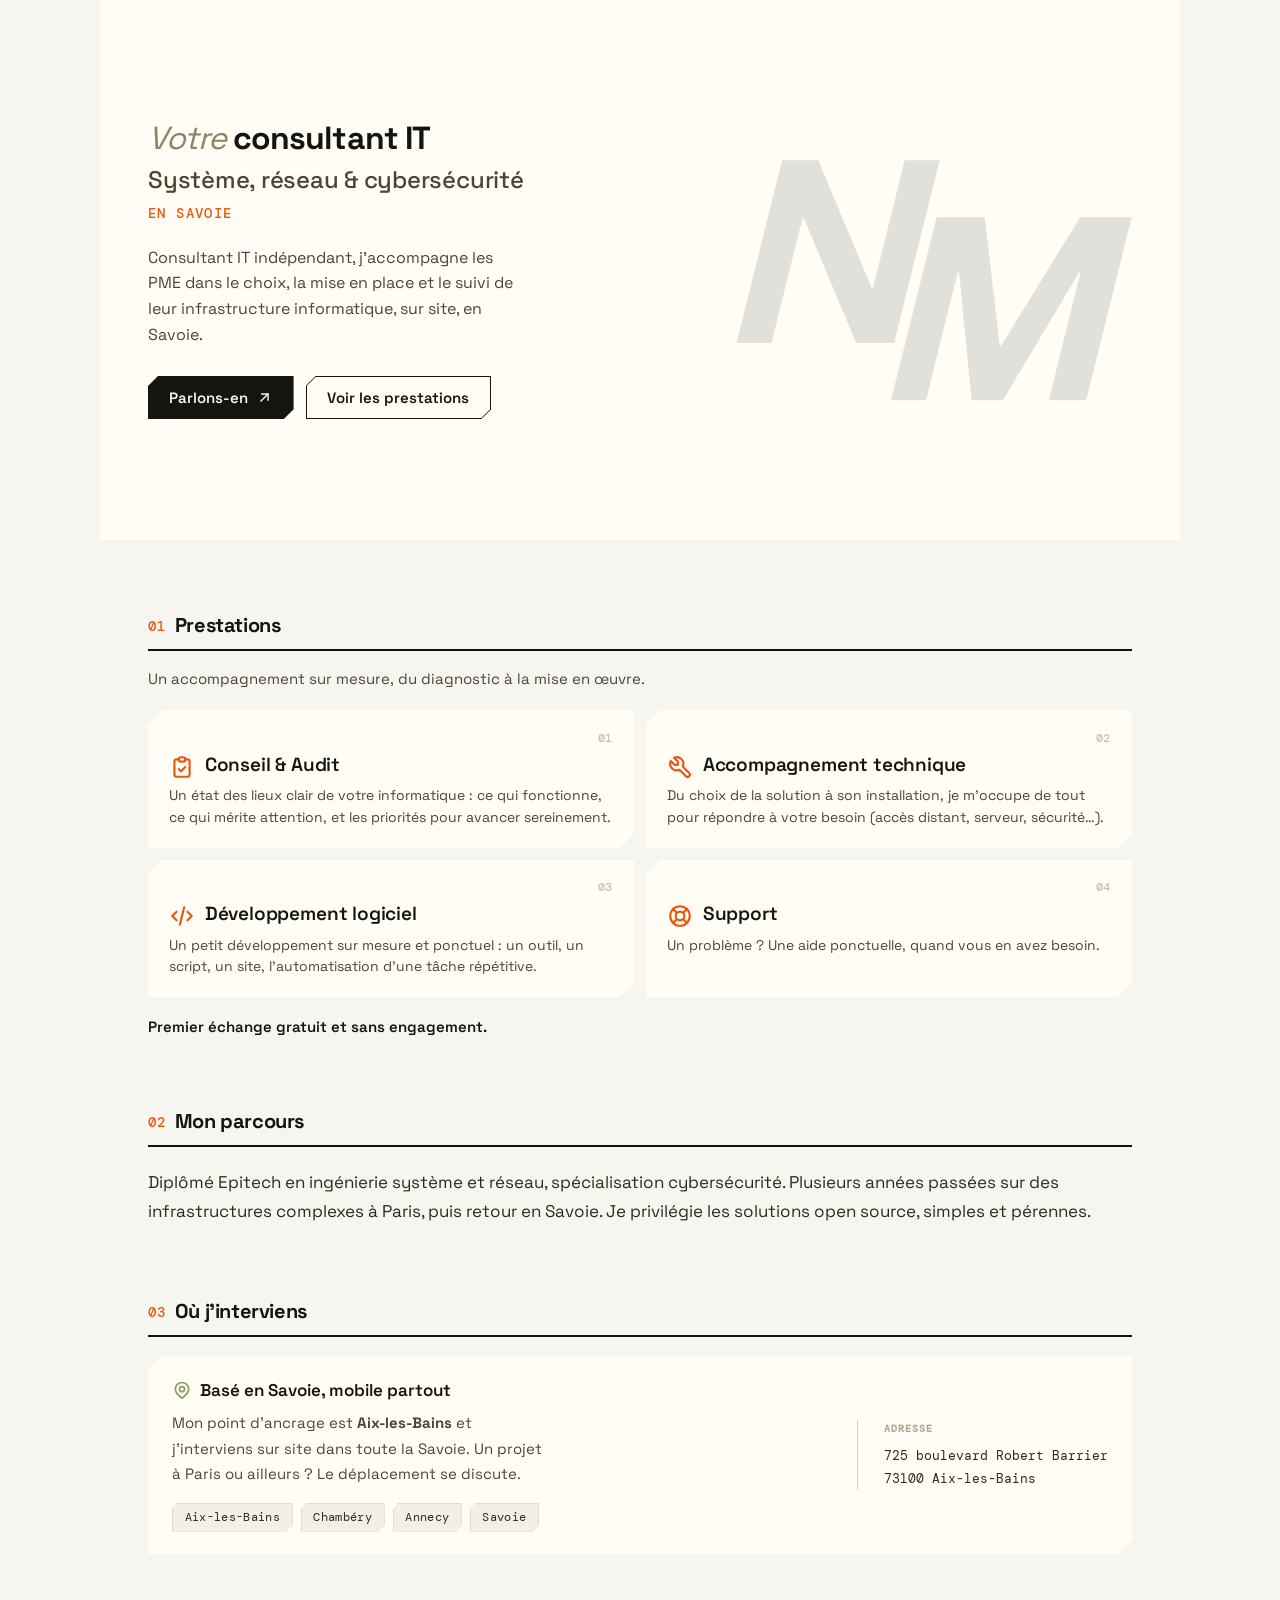
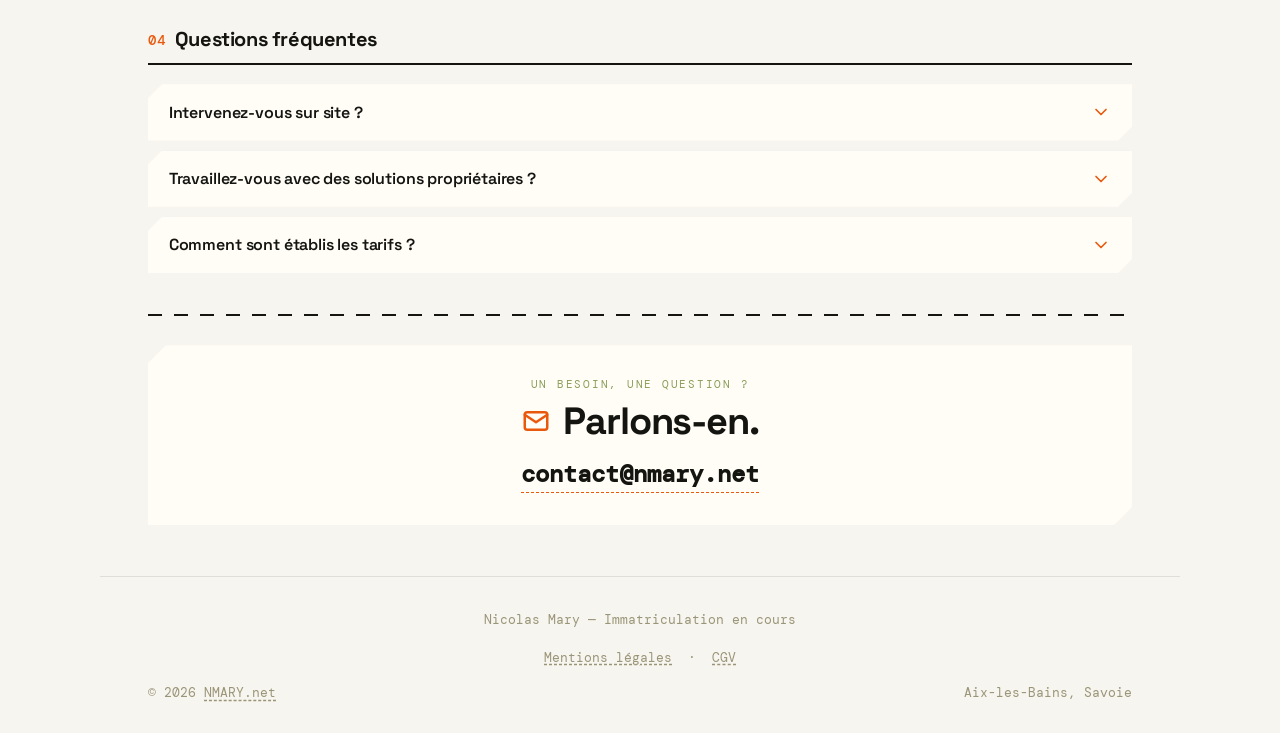
==== index.html @ d972fff9 "design: inline tabler icons as svg, 2x2 prestations grid, align section numbers" ====
<!DOCTYPE html>
<html lang="fr">
<head>
<meta charset="utf-8">
<meta name="viewport" content="width=device-width, initial-scale=1">
<title>NMARY — Consultant IT en Savoie</title>
<link rel="icon" type="image/svg+xml" href="svg/NM.svg">
<meta name="description" content="Consultant IT indépendant à Aix-les-Bains, Savoie. Réseau, serveurs, cybersécurité pour PME.">
<link rel="preconnect" href="https://fonts.googleapis.com">
<link rel="preconnect" href="https://fonts.gstatic.com" crossorigin>
<link rel="stylesheet" href="style.css">
</head>
<body>
<svg width="0" height="0" style="position:absolute" aria-hidden="true" focusable="false">
  <symbol id="i-arrow-up-right" viewBox="0 0 24 24"><path d="M17 7l-10 10"/><path d="M8 7l9 0l0 9"/></symbol>
  <symbol id="i-clipboard-check" viewBox="0 0 24 24"><path d="M9 5h-2a2 2 0 0 0 -2 2v12a2 2 0 0 0 2 2h10a2 2 0 0 0 2 -2v-12a2 2 0 0 0 -2 -2h-2"/><path d="M9 3m0 2a2 2 0 0 1 2 -2h2a2 2 0 0 1 2 2v0a2 2 0 0 1 -2 2h-2a2 2 0 0 1 -2 -2z"/><path d="M9 14l2 2l4 -4"/></symbol>
  <symbol id="i-tool" viewBox="0 0 24 24"><path d="M7 10h3v-3l-3.5 -3.5a6 6 0 0 1 8 8l6 6a2 2 0 0 1 -3 3l-6 -6a6 6 0 0 1 -8 -8l3.5 3.5"/></symbol>
  <symbol id="i-code" viewBox="0 0 24 24"><path d="M7 8l-4 4l4 4"/><path d="M17 8l4 4l-4 4"/><path d="M14 4l-4 16"/></symbol>
  <symbol id="i-lifebuoy" viewBox="0 0 24 24"><path d="M12 12m-4 0a4 4 0 1 0 8 0a4 4 0 1 0 -8 0"/><path d="M12 12m-9 0a9 9 0 1 0 18 0a9 9 0 1 0 -18 0"/><path d="M15 15l3.35 3.35"/><path d="M9 15l-3.35 3.35"/><path d="M5.65 5.65l3.35 3.35"/><path d="M18.35 5.65l-3.35 3.35"/></symbol>
  <symbol id="i-map-pin" viewBox="0 0 24 24"><path d="M9 11a3 3 0 1 0 6 0a3 3 0 0 0 -6 0"/><path d="M17.657 16.657l-4.243 4.243a2 2 0 0 1 -2.827 0l-4.244 -4.243a8 8 0 1 1 11.314 0z"/></symbol>
  <symbol id="i-chevron-down" viewBox="0 0 24 24"><path d="M6 9l6 6l6 -6"/></symbol>
  <symbol id="i-mail" viewBox="0 0 24 24"><path d="M3 7a2 2 0 0 1 2 -2h14a2 2 0 0 1 2 2v10a2 2 0 0 1 -2 2h-14a2 2 0 0 1 -2 -2v-10z"/><path d="M3 7l9 6l9 -6"/></symbol>
</svg>
<div class="page">
  <div class="container">

    <!-- HERO -->
    <div class="hero">
      <div class="hero-text">
        <h1 class="hero-title">
          <span class="hero-line1"><em class="hero-you">Votre</em> <span class="hero-role">consultant IT</span></span>
          <span class="hero-line2">Système, réseau &amp; cybersécurité</span>
          <span class="hero-badge">EN SAVOIE</span>
        </h1>
        <p class="hero-desc">Consultant IT indépendant, j'accompagne les PME dans le choix, la mise en place et le suivi de leur infrastructure informatique, sur site, en Savoie.</p>
        <div class="hero-actions">
          <a class="cta" href="mailto:contact@nmary.net">Parlons-en<svg class="icon cta-arrow"><use href="#i-arrow-up-right"/></svg></a>
          <a class="cta-ghost" href="#prestations">
            <span class="cta-ghost-inner">Voir les prestations</span>
          </a>
        </div>
      </div>
      <div class="mark">
        <svg viewBox="0 0 189 187" aria-label="NMARY">
          <path class="wm" d="M76.5867 128H58.6667L33.8133 68.6933H33.3867L18.6667 128H2.13333L23.68 41.6H40.7467L66.1333 102.187H66.56L81.6 41.6H98.1333L76.5867 128Z"></path>
          <path class="wm" d="M75.1333 155L96.68 68.6H119.4L126.547 129.507H126.973L164.52 68.6H188.84L167.293 155H149.693L164.84 93.9867H164.413L128.04 155H113.213L107.24 93.9867H106.813L91.6667 155H75.1333Z"></path>
        </svg>
      </div>
    </div>

    <!-- PRESTATIONS -->
    <div id="prestations" class="section">
      <div class="section-header">
        <span class="section-title"><span class="section-index">01</span>Prestations</span>
      </div>
      <p class="section-intro">Un accompagnement sur mesure, du diagnostic à la mise en œuvre.</p>
      <div class="grid">
        <div class="card row">
          <span class="card-num">01</span>
          <div class="card-title">
            <svg class="icon card-icon"><use href="#i-clipboard-check"/></svg>
            <span>Conseil &amp; Audit</span>
          </div>
          <div class="card-desc">Un état des lieux clair de votre informatique : ce qui fonctionne, ce qui mérite attention, et les priorités pour avancer sereinement.</div>
        </div>
        <div class="card row">
          <span class="card-num">02</span>
          <div class="card-title">
            <svg class="icon card-icon"><use href="#i-tool"/></svg>
            <span>Accompagnement technique</span>
          </div>
          <div class="card-desc">Du choix de la solution à son installation, je m'occupe de tout pour répondre à votre besoin (accès distant, serveur, sécurité…).</div>
        </div>
        <div class="card row">
          <span class="card-num">03</span>
          <div class="card-title">
            <svg class="icon card-icon"><use href="#i-code"/></svg>
            <span>Développement logiciel</span>
          </div>
          <div class="card-desc">Un petit développement sur mesure et ponctuel : un outil, un script, un site, l'automatisation d'une tâche répétitive.</div>
        </div>
        <div class="card row">
          <span class="card-num">04</span>
          <div class="card-title">
            <svg class="icon card-icon"><use href="#i-lifebuoy"/></svg>
            <span>Support</span>
          </div>
          <div class="card-desc">Un problème ? Une aide ponctuelle, quand vous en avez besoin.</div>
        </div>
      </div>
      <p class="section-cta">Premier échange gratuit et sans engagement.</p>
    </div>

    <!-- PARCOURS -->
    <div id="parcours" class="section">
      <div class="section-header">
        <span class="section-title"><span class="section-index">02</span>Mon parcours</span>
      </div>
      <p class="parcours-text">Diplômé Epitech en ingénierie système et réseau, spécialisation cybersécurité. Plusieurs années passées sur des infrastructures complexes à Paris, puis retour en Savoie. Je privilégie les solutions <span>open source</span>, simples et pérennes.</p>
    </div>

    <!-- ZONE -->
    <div id="zone" class="section">
      <div class="section-header">
        <span class="section-title"><span class="section-index">03</span>Où j'interviens</span>
      </div>
      <div class="card zone-box">
        <div class="zone-info">
          <div class="zone-heading"><svg class="icon"><use href="#i-map-pin"/></svg><span>Basé en Savoie, mobile partout</span></div>
          <p class="zone-desc">Mon point d'ancrage est <strong>Aix-les-Bains</strong> et j'interviens sur site dans toute la Savoie. Un projet à Paris ou ailleurs ? Le déplacement se discute.</p>
          <div class="zone-areas">
            <span class="zone-chip">Aix-les-Bains</span>
            <span class="zone-chip">Chambéry</span>
            <span class="zone-chip">Annecy</span>
            <span class="zone-chip">Savoie</span>
          </div>
        </div>
        <div class="zone-address">
          <div class="zone-address-label"><b>Adresse</b></div>
          725 boulevard Robert Barrier<br>73100 Aix-les-Bains
        </div>
      </div>
    </div>

    <!-- FAQ -->
    <div class="section">
      <div class="section-header">
        <span class="section-title"><span class="section-index">04</span>Questions fréquentes</span>
      </div>
      <div class="faq-list">
        <details class="card faq-item">
          <summary class="faq-question">Intervenez-vous sur site ?<svg class="icon faq-chevron"><use href="#i-chevron-down"/></svg></summary>
          <div class="faq-answer">Oui, le déplacement sur site est ma manière de travailler, en Savoie comme ailleurs si le projet le demande.</div>
        </details>
        <details class="card faq-item">
          <summary class="faq-question">Travaillez-vous avec des solutions propriétaires ?<svg class="icon faq-chevron"><use href="#i-chevron-down"/></svg></summary>
          <div class="faq-answer">Je privilégie l'open source, mais je m'adapte à votre existant et à vos contraintes.</div>
        </details>
        <details class="card faq-item">
          <summary class="faq-question">Comment sont établis les tarifs ?<svg class="icon faq-chevron"><use href="#i-chevron-down"/></svg></summary>
          <div class="faq-answer">Au forfait ou à la journée selon la mission, après un premier échange gratuit.</div>
        </details>
      </div>
    </div>

    <!-- CONTACT -->
    <div id="contact" class="contact-wrap">
      <div class="contact-divider"></div>
      <a class="contact" href="mailto:contact@nmary.net">
        <div class="contact-inner">
          <div class="contact-label">UN BESOIN, UNE QUESTION ?</div>
          <div class="contact-heading">
            <svg class="icon mail-icon"><use href="#i-mail"/></svg>
            <span class="contact-title">Parlons-en.</span>
          </div>
          <div class="contact-footer">
            <span class="contact-email">contact@nmary.net</span>
          </div>
        </div>
      </a>
    </div>

    <!-- FOOTER -->
    <div class="footer">
      <div class="footer-legal">Nicolas Mary — Immatriculation en cours</div>
      <nav class="footer-nav">
        <a class="footer-link link-dashed" href="mentions-legales.html">Mentions légales</a>
        <span>·</span>
        <a class="footer-link link-dashed" href="cgv.html">CGV</a>
      </nav>
      <div class="footer-bottom">
        <span>© 2026 <a class="footer-brand" href="https://nmary.net">NMARY.net</a></span>
        <span>Aix-les-Bains, Savoie</span>
      </div>
    </div>

  </div>
</div>
</body>
</html>
---- style.css ----
@import url('https://fonts.googleapis.com/css2?family=DM+Mono:wght@400;500&family=Space+Grotesk:wght@400;500;600;700&display=swap');

html { scroll-behavior: smooth; }
body { margin: 0; }
.icon { display: inline-block; width: 1em; height: 1em; flex-shrink: 0; fill: none; stroke: currentColor; stroke-width: 2; stroke-linecap: round; stroke-linejoin: round; vertical-align: middle; }
a { color: #EA580C; text-decoration: none; }
a:hover { color: #F6A46B; }

@keyframes wiggle {
  0%, 100% { transform: rotate(0deg); }
  20% { transform: rotate(-14deg); }
  40% { transform: rotate(12deg); }
  60% { transform: rotate(-9deg); }
  80% { transform: rotate(7deg); }
}

/* ---- Page shell ---- */
.page { background: #F7F5EF; color: #141410; font-family: 'Space Grotesk', -apple-system, BlinkMacSystemFont, sans-serif; min-height: 100vh; }
.container, .legal-container { margin: 0 auto; }

/* ---- Card component (prestations, zone, faq) ---- */
.card { background: #FFFDF6; clip-path: polygon(14px 0,100% 0,100% calc(100% - 14px),calc(100% - 14px) 100%,0 100%,0 14px); filter: drop-shadow(0 1px 2px rgba(20,20,16,.06)); }
.card-title { font-weight: 600; font-size: 19px; letter-spacing: -.01em; line-height: 1.2; display: flex; align-items: center; gap: 10px; }
.card-icon { font-size: 26px; color: #EA580C; flex-shrink: 0; }
.card-desc { font-size: 14px; color: #4A4632; line-height: 1.55; margin-top: .35rem; }

/* ---- Section header ---- */
.section-header { display: flex; align-items: baseline; justify-content: space-between; border-bottom: 2px solid #141410; padding-bottom: .7rem; }
.section-title { font-weight: 700; font-size: 20px; letter-spacing: -.02em; display: inline-flex; align-items: center; gap: .6rem; }
.section-index { font-family: 'DM Mono', monospace; font-size: 14px; font-weight: 500; color: #EA580C; letter-spacing: .04em; line-height: 1; position: relative; top: 1px; }
.section-intro { font-size: 15px; color: #4A4632; line-height: 1.6; margin: 1rem 0 0; }
.section-cta { font-size: 15px; font-weight: 600; color: #141410; margin: 1.25rem 0 0; }

/* ---- Hero ---- */
.hero-title { margin: 0; letter-spacing: -.03em; }
.hero-line1 { display: block; font-size: 32px; line-height: 1.1; color: #3A3728; }
.hero-you { font-style: italic; font-weight: 400; color: #8A8564; }
.hero-role { font-weight: 700; color: #141410; }
.hero-line2 { display: block; font-size: 24px; font-weight: 500; color: #4A4632; letter-spacing: -.01em; margin-top: .5rem; }
.hero-badge { display: block; font-family: 'DM Mono', monospace; font-size: 14px; font-weight: 500; letter-spacing: .1em; color: #EA580C; margin-top: .6rem; }
.hero-desc { font-size: 16px; color: #4A4632; line-height: 1.6; max-width: 380px; margin: 1.4rem 0 0; }
.hero-actions { display: flex; gap: 12px; flex-wrap: wrap; margin-top: 1.8rem; }

/* ---- CTA buttons ---- */
.cta { display: inline-flex; align-items: center; gap: 8px; background: #141410; color: #F7F5EF; font-weight: 600; font-size: 15px; padding: .7rem 1.3rem; clip-path: polygon(10px 0,100% 0,100% calc(100% - 10px),calc(100% - 10px) 100%,0 100%,0 10px); }
.cta-arrow { display: inline-flex; font-size: 17px; transition: transform .25s cubic-bezier(.34,1.56,.64,1); }
.cta:hover { background: #EA580C; color: #141410; }
.cta:hover .cta-arrow { transform: translate(3px,-3px); }
.cta-ghost { display: inline-block; background: #141410; padding: 1px; clip-path: polygon(10px 0,100% 0,100% calc(100% - 10px),calc(100% - 10px) 100%,0 100%,0 10px); }
.cta-ghost:hover { background: #EA580C; }
.cta-ghost-inner { display: flex; align-items: center; gap: 8px; background: #FFFDF6; color: #141410; font-weight: 600; font-size: 15px; padding: .7rem 1.3rem; clip-path: polygon(9px 0,100% 0,100% calc(100% - 9px),calc(100% - 9px) 100%,0 100%,0 9px); }

/* ---- Logo mark ---- */
.mark { color: #141410; }
.mark svg { width: 100%; height: 100%; pointer-events: none; }
.mark .wm { fill: currentColor; opacity: .12; }

/* ---- Prestations grid ---- */
.row { padding: 1.2rem 1.3rem; transition: background .18s ease, filter .18s ease; }
.row:hover { background: rgba(234,88,12,.06); filter: drop-shadow(0 3px 8px rgba(20,20,16,.1)); }
.card-num { display: block; text-align: right; font-family: 'DM Mono', monospace; font-size: 12px; font-weight: 500; letter-spacing: .06em; color: #C7C0AD; margin-bottom: .5rem; transition: color .18s ease; }
.row:hover .card-num { color: #EA580C; }

/* ---- Parcours ---- */
.parcours-text { font-size: 17px; color: #2E2B1E; line-height: 1.7; margin: 1.3rem 0 0; }

/* ---- Zone ---- */
.zone-box { padding: 1.4rem 1.5rem; margin-top: 1.2rem; display: flex; gap: 1.6rem; align-items: center; flex-wrap: wrap; justify-content: space-between; }
.zone-info { flex: 1; min-width: 240px; }
.zone-heading { display: flex; align-items: center; gap: 8px; margin-bottom: .6rem; }
.zone-heading .icon { font-size: 20px; color: #8A9E5A; }
.zone-heading span { font-weight: 600; font-size: 17px; }
.zone-desc { font-size: 15px; color: #4A4632; line-height: 1.7; margin: 0; max-width: 380px; }
.zone-areas { display: flex; flex-wrap: wrap; gap: 8px; margin-top: 1rem; }
.zone-chip { font-family: 'DM Mono', monospace; font-size: 12px; letter-spacing: .03em; color: #2E2B1E; background: #F2EFE6; border: 1px solid #E2DCCC; padding: .34rem .72rem; clip-path: polygon(6px 0,100% 0,100% calc(100% - 6px),calc(100% - 6px) 100%,0 100%,0 6px); }
.zone-address { font-family: 'DM Mono', monospace; font-size: 13px; color: #2E2B1E; line-height: 1.7; white-space: nowrap; border-left: 1px solid #D8D2C4; padding-left: 1.6rem; }
.zone-address-label { color: #B0A98F; text-transform: uppercase; letter-spacing: .1em; font-size: 10px; margin-bottom: .5rem; }

/* ---- FAQ ---- */
.faq-list { display: flex; flex-direction: column; gap: 10px; margin-top: 1.2rem; }
.faq-item { padding: 1.1rem 1.3rem; }
.faq-question { font-weight: 600; font-size: 16px; letter-spacing: -.01em; display: flex; align-items: center; justify-content: space-between; gap: 14px; cursor: pointer; list-style: none; }
.faq-question::-webkit-details-marker { display: none; }
.faq-chevron { font-size: 20px; color: #EA580C; flex-shrink: 0; transition: transform .22s ease; }
.faq-item[open] .faq-chevron { transform: rotate(180deg); }
.faq-answer { font-size: 14px; color: #4A4632; line-height: 1.6; margin-top: .7rem; max-width: 520px; }

/* ---- Contact ---- */
.contact-divider { height: 2px; background-image: repeating-linear-gradient(to right, #141410 0 14px, transparent 14px 26px); margin-bottom: 1.8rem; }
.contact { position: relative; display: block; padding: 2rem 1.6rem; overflow: hidden; clip-path: polygon(18px 0,100% 0,100% calc(100% - 18px),calc(100% - 18px) 100%,0 100%,0 18px); background-color: #FFFDF6; cursor: pointer; transition: background .18s ease, filter .18s ease; }
.contact:hover { background: #FBFAF5; filter: drop-shadow(0 8px 20px rgba(20,20,16,.16)); }
.contact-inner { display: flex; flex-direction: column; align-items: center; text-align: center; }
.contact-label { font-family: 'DM Mono', monospace; font-size: 11px; letter-spacing: .16em; color: #8A9E5A; transition: color .18s; }
.contact:hover .contact-label { color: #C2762E; }
.contact-heading { display: flex; align-items: center; justify-content: center; gap: 12px; margin: .7rem 0 1.1rem; }
.mail-icon { font-size: 30px; color: #EA580C; display: inline-block; }
.contact:hover .mail-icon { animation: wiggle .5s ease; }
.contact-title { font-size: 38px; font-weight: 700; letter-spacing: -.03em; line-height: 1; color: #141410; transition: color .18s; }
.contact:hover .contact-title { color: #141410; }
.contact-footer { display: flex; flex-direction: column; align-items: center; gap: 6px; }
.contact-email { font-family: 'DM Mono', monospace; font-size: 24px; font-weight: 600; color: #141410; border-bottom: 1px dashed #EA580C; padding-bottom: 3px; background-image: linear-gradient(#EA580C,#EA580C); background-repeat: no-repeat; background-position: left bottom; background-size: 0% 2px; transition: color .18s, background-size .4s cubic-bezier(.65,0,.35,1), border-color .18s; }
.contact:hover .contact-email { border-color: transparent; background-size: 100% 2px; }

/* ---- Footer ---- */
.footer { display: flex; flex-direction: column; align-items: center; gap: 1.1rem; font-family: 'DM Mono', monospace; font-size: 13px; color: #9A9578; border-top: 1px solid rgba(20,20,16,.1); }
.footer-legal { text-align: center; max-width: 620px; line-height: 1.7; }
.footer-nav { display: flex; gap: 16px; flex-wrap: wrap; justify-content: center; }
.link-dashed { text-decoration: underline; text-decoration-style: dashed; text-underline-offset: 2px; }
.footer-link { color: #9A9578; transition: color .15s ease; }
.footer-link:hover { color: #EA580C; }
.footer-bottom { display: flex; align-items: center; justify-content: space-between; width: 100%; gap: 12px; flex-wrap: wrap; }
.footer-brand { color: #9A9578; text-decoration: underline; text-decoration-style: dashed; text-underline-offset: 3px; transition: color .15s ease; }
.footer-brand:hover { color: #141410; }

.container { max-width: 720px; }
.hero { position: relative; color: #141410; overflow: hidden; background-color: #FFFDF6; padding: 2.6rem 1.5rem 3rem; scroll-margin-top: 64px; }
.hero-text { position: relative; z-index: 1; max-width: none; }
.mark { position: absolute; top: 2.5rem; right: 1.2rem; width: 340px; height: 337px; }
.grid { display: grid; grid-template-columns: 1fr; gap: 12px; margin-top: 1.2rem; }
.grid > .card { min-width: 0; }
.grid .card-title { align-items: flex-start; }
.grid .card-icon { line-height: 1.2; }
.section { padding: 3rem 1.5rem 0; }
#prestations, #zone { scroll-margin-top: 64px; }
.contact-wrap { margin: 2rem 1.5rem 2.4rem; scroll-margin-top: 64px; }
.footer { padding: 1.6rem 1.5rem; }

@media (min-width: 560px) {
  .grid { grid-template-columns: 1fr 1fr; }
}
@media (min-width: 560px) and (max-width: 859px) {
  .grid .card-title { min-height: 2.4em; }
}

@media (min-width: 860px) {
  .container { max-width: 1080px; }
  .hero { display: flex; align-items: center; justify-content: space-between; gap: 2.5rem; padding: 4.5rem 3rem; }
  .hero-text { max-width: 520px; }
  .mark { position: static; width: 400px; height: 396px; flex-shrink: 0; }
  .section { padding: 4.5rem 3rem 0; }
  .contact-wrap { margin: 2.6rem 3rem 3.2rem; }
  .footer { padding: 2rem 3rem; }
}

/* ---- Legal pages (mentions-legales.html, cgv.html) ---- */
.legal-container { max-width: 720px; }
.legal-wrap { padding: 2.4rem 1.5rem 4rem; }
.back-link { display: inline-flex; align-items: center; gap: 6px; font-family: 'DM Mono', monospace; font-size: 14px; font-weight: 500; letter-spacing: .05em; color: #141410; }
.legal-title { font-size: 30px; font-weight: 700; letter-spacing: -.02em; margin: 1.4rem 0 0; }
.legal-updated { font-family: 'DM Mono', monospace; font-size: 13px; color: #4A4632; letter-spacing: .06em; margin: .6rem 0 0; text-transform: uppercase; }
.legal-sections { display: flex; flex-direction: column; gap: 2.2rem; margin-top: 2.4rem; }
.legal-section-title { font-weight: 700; font-size: 17px; border-bottom: 2px solid #141410; padding-bottom: .5rem; }
.legal-section-text { font-size: 15px; color: #4A4632; line-height: 1.7; margin: 1rem 0 0; }
@media (min-width: 860px) {
  .legal-container { max-width: 840px; }
  .legal-wrap { padding: 4rem 3rem 5rem; }
}
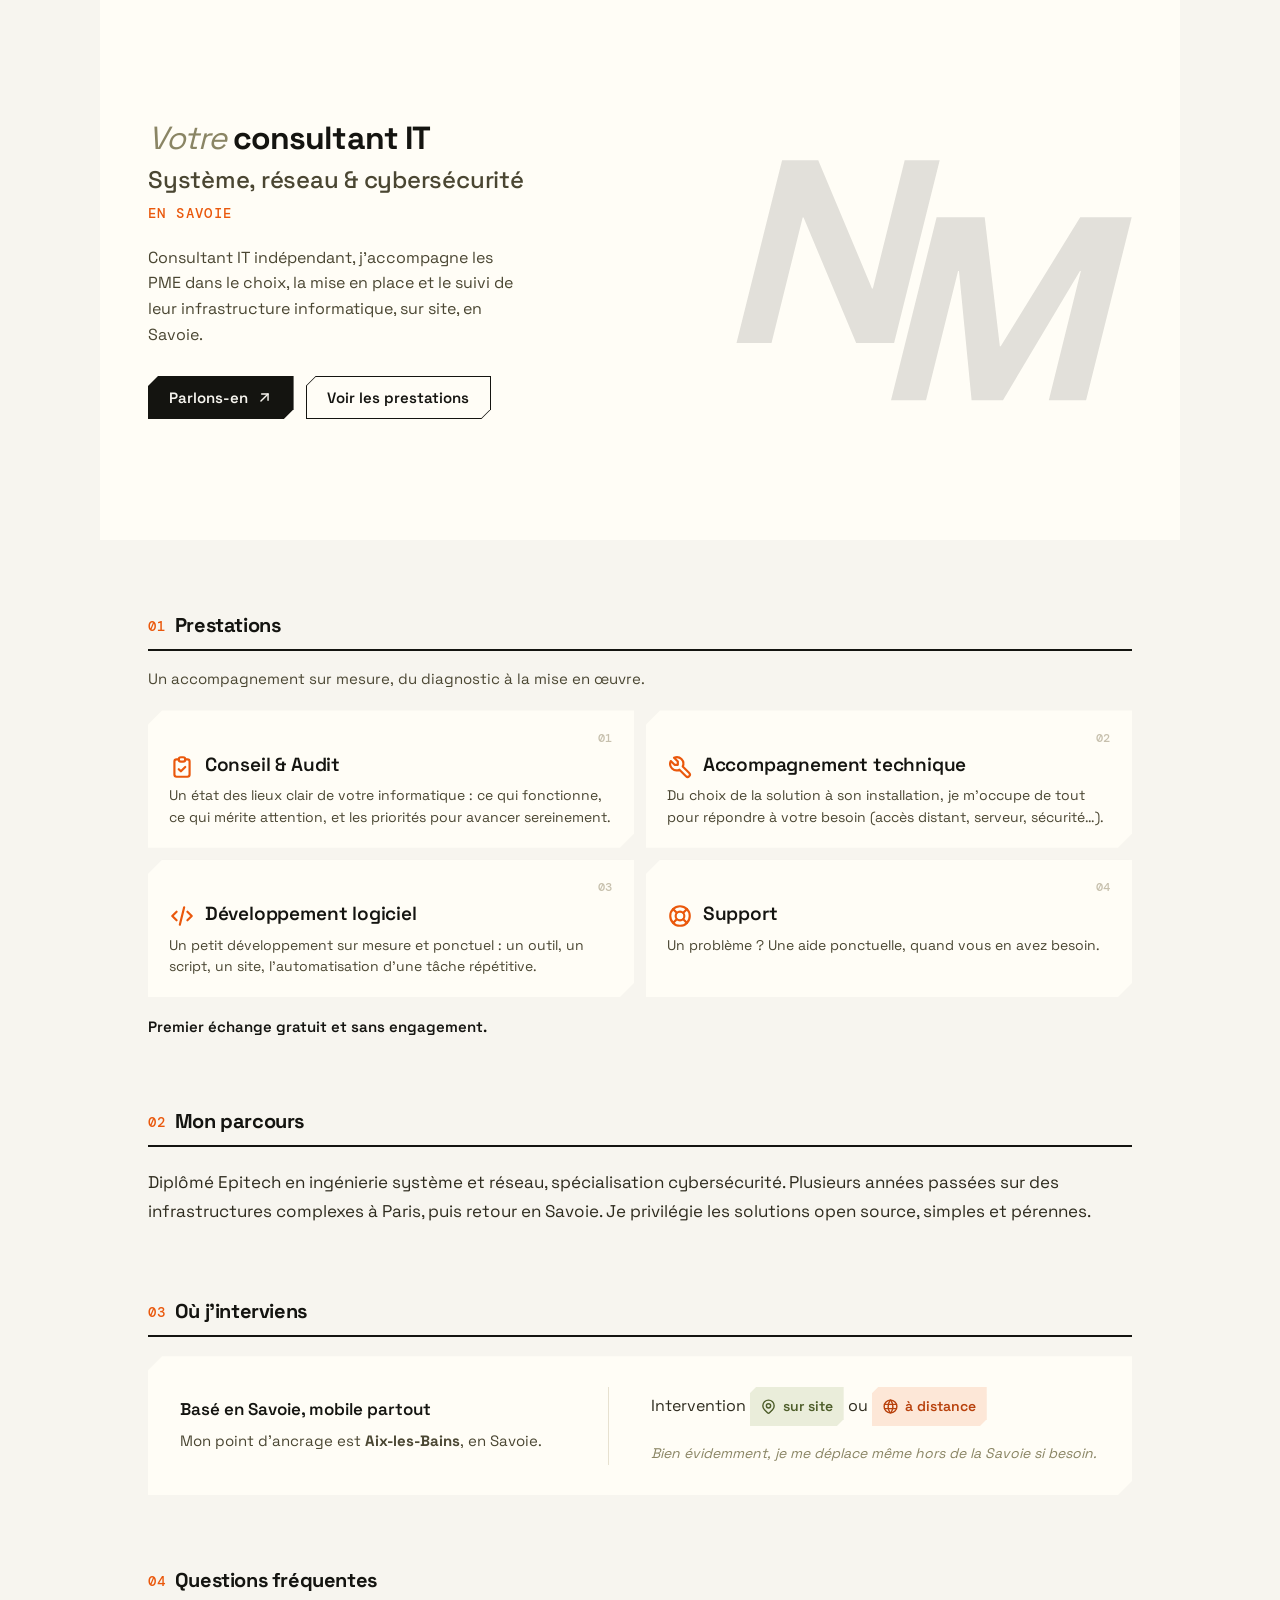
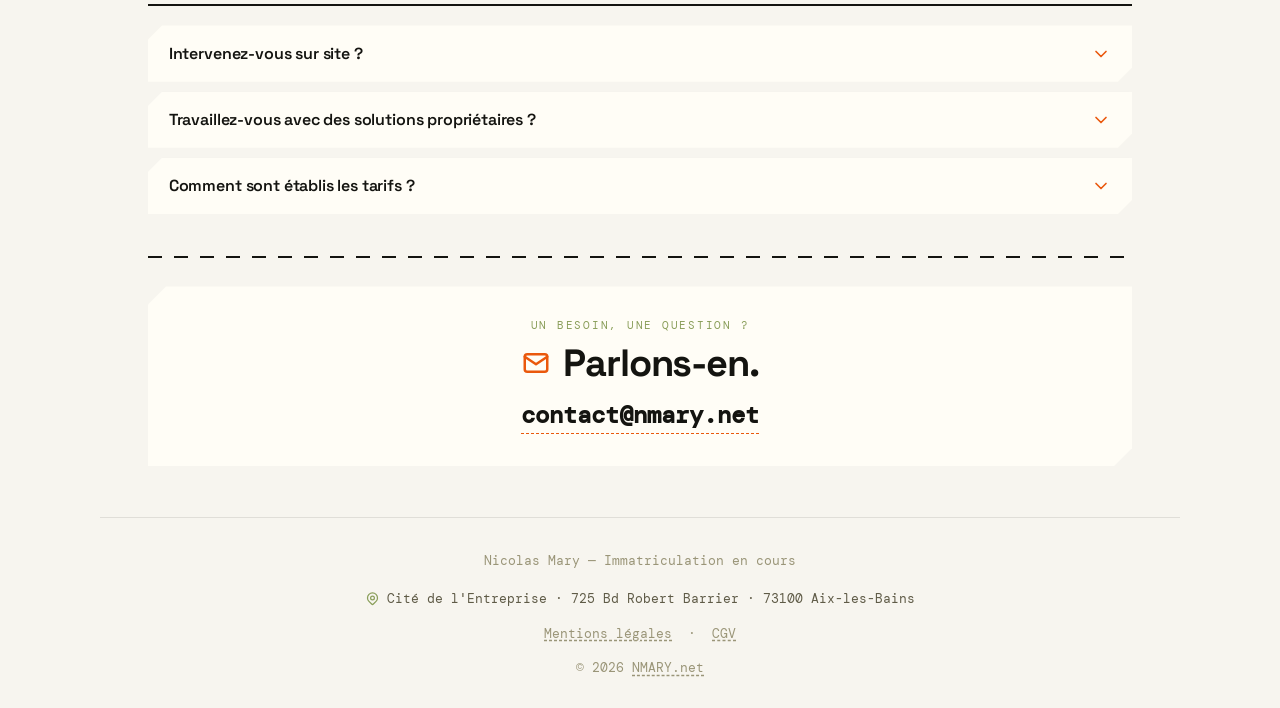
==== commit f21b6846: "design: rework zone into two-column layout with inline mode tags, move address to footer" ====
--- a/index.html
+++ b/index.html
@@ -6,8 +6,7 @@
 <title>NMARY — Consultant IT en Savoie</title>
 <link rel="icon" type="image/svg+xml" href="svg/NM.svg">
 <meta name="description" content="Consultant IT indépendant à Aix-les-Bains, Savoie. Réseau, serveurs, cybersécurité pour PME.">
-<link rel="preconnect" href="https://fonts.googleapis.com">
-<link rel="preconnect" href="https://fonts.gstatic.com" crossorigin>
+<link rel="preload" href="fonts/space-grotesk-latin.woff2" as="font" type="font/woff2" crossorigin>
 <link rel="stylesheet" href="style.css">
 </head>
 <body>
@@ -20,6 +19,7 @@
   <symbol id="i-map-pin" viewBox="0 0 24 24"><path d="M9 11a3 3 0 1 0 6 0a3 3 0 0 0 -6 0"/><path d="M17.657 16.657l-4.243 4.243a2 2 0 0 1 -2.827 0l-4.244 -4.243a8 8 0 1 1 11.314 0z"/></symbol>
   <symbol id="i-chevron-down" viewBox="0 0 24 24"><path d="M6 9l6 6l6 -6"/></symbol>
   <symbol id="i-mail" viewBox="0 0 24 24"><path d="M3 7a2 2 0 0 1 2 -2h14a2 2 0 0 1 2 2v10a2 2 0 0 1 -2 2h-14a2 2 0 0 1 -2 -2v-10z"/><path d="M3 7l9 6l9 -6"/></symbol>
+  <symbol id="i-world" viewBox="0 0 24 24"><path d="M3 12a9 9 0 1 0 18 0a9 9 0 0 0 -18 0"/><path d="M3.6 9h16.8"/><path d="M3.6 15h16.8"/><path d="M11.5 3a17 17 0 0 0 0 18"/><path d="M12.5 3a17 17 0 0 1 0 18"/></symbol>
 </svg>
 <div class="page">
   <div class="container">
@@ -105,19 +105,13 @@
         <span class="section-title"><span class="section-index">03</span>Où j'interviens</span>
       </div>
       <div class="card zone-box">
-        <div class="zone-info">
-          <div class="zone-heading"><svg class="icon"><use href="#i-map-pin"/></svg><span>Basé en Savoie, mobile partout</span></div>
-          <p class="zone-desc">Mon point d'ancrage est <strong>Aix-les-Bains</strong> et j'interviens sur site dans toute la Savoie. Un projet à Paris ou ailleurs ? Le déplacement se discute.</p>
-          <div class="zone-areas">
-            <span class="zone-chip">Aix-les-Bains</span>
-            <span class="zone-chip">Chambéry</span>
-            <span class="zone-chip">Annecy</span>
-            <span class="zone-chip">Savoie</span>
-          </div>
+        <div class="zone-col zone-col-left">
+          <div class="zone-heading"><span>Basé en Savoie, mobile partout</span></div>
+          <p class="zone-desc">Mon point d'ancrage est <strong>Aix-les-Bains</strong>, en Savoie.</p>
         </div>
-        <div class="zone-address">
-          <div class="zone-address-label"><b>Adresse</b></div>
-          725 boulevard Robert Barrier<br>73100 Aix-les-Bains
+        <div class="zone-col zone-col-right">
+          <p class="zone-line">Intervention <span class="zone-tag olive"><svg class="icon"><use href="#i-map-pin"/></svg>sur site</span> ou <span class="zone-tag orange"><svg class="icon"><use href="#i-world"/></svg>à distance</span></p>
+          <p class="zone-note">Bien évidemment, je me déplace même hors de la Savoie si besoin.</p>
         </div>
       </div>
     </div>
@@ -163,6 +157,7 @@
     <!-- FOOTER -->
     <div class="footer">
       <div class="footer-legal">Nicolas Mary — Immatriculation en cours</div>
+      <div class="footer-address"><svg class="icon"><use href="#i-map-pin"/></svg><span>Cité de l'Entreprise · 725 Bd Robert Barrier · 73100 Aix-les-Bains</span></div>
       <nav class="footer-nav">
         <a class="footer-link link-dashed" href="mentions-legales.html">Mentions légales</a>
         <span>·</span>
@@ -170,7 +165,6 @@
       </nav>
       <div class="footer-bottom">
         <span>© 2026 <a class="footer-brand" href="https://nmary.net">NMARY.net</a></span>
-        <span>Aix-les-Bains, Savoie</span>
       </div>
     </div>
 
--- a/style.css
+++ b/style.css
@@ -1,4 +1,36 @@
-@import url('https://fonts.googleapis.com/css2?family=DM+Mono:wght@400;500&family=Space+Grotesk:wght@400;500;600;700&display=swap');
+/* ---- Self-hosted fonts ---- */
+/* Space Grotesk (variable, weights 400–700) */
+@font-face {
+  font-family: 'Space Grotesk'; font-style: normal; font-weight: 400 700; font-display: swap;
+  src: url('fonts/space-grotesk-latin.woff2') format('woff2');
+  unicode-range: U+0000-00FF, U+0131, U+0152-0153, U+02BB-02BC, U+02C6, U+02DA, U+02DC, U+0304, U+0308, U+0329, U+2000-206F, U+20AC, U+2122, U+2191, U+2193, U+2212, U+2215, U+FEFF, U+FFFD;
+}
+@font-face {
+  font-family: 'Space Grotesk'; font-style: normal; font-weight: 400 700; font-display: swap;
+  src: url('fonts/space-grotesk-latin-ext.woff2') format('woff2');
+  unicode-range: U+0100-02BA, U+02BD-02C5, U+02C7-02CC, U+02CE-02D7, U+02DD-02FF, U+0304, U+0308, U+0329, U+1D00-1DBF, U+1E00-1E9F, U+1EF2-1EFF, U+2020, U+20A0-20AB, U+20AD-20C0, U+2113, U+2C60-2C7F, U+A720-A7FF;
+}
+/* DM Mono */
+@font-face {
+  font-family: 'DM Mono'; font-style: normal; font-weight: 400; font-display: swap;
+  src: url('fonts/dm-mono-400-latin.woff2') format('woff2');
+  unicode-range: U+0000-00FF, U+0131, U+0152-0153, U+02BB-02BC, U+02C6, U+02DA, U+02DC, U+0304, U+0308, U+0329, U+2000-206F, U+20AC, U+2122, U+2191, U+2193, U+2212, U+2215, U+FEFF, U+FFFD;
+}
+@font-face {
+  font-family: 'DM Mono'; font-style: normal; font-weight: 400; font-display: swap;
+  src: url('fonts/dm-mono-400-latin-ext.woff2') format('woff2');
+  unicode-range: U+0100-02BA, U+02BD-02C5, U+02C7-02CC, U+02CE-02D7, U+02DD-02FF, U+0304, U+0308, U+0329, U+1D00-1DBF, U+1E00-1E9F, U+1EF2-1EFF, U+2020, U+20A0-20AB, U+20AD-20C0, U+2113, U+2C60-2C7F, U+A720-A7FF;
+}
+@font-face {
+  font-family: 'DM Mono'; font-style: normal; font-weight: 500; font-display: swap;
+  src: url('fonts/dm-mono-500-latin.woff2') format('woff2');
+  unicode-range: U+0000-00FF, U+0131, U+0152-0153, U+02BB-02BC, U+02C6, U+02DA, U+02DC, U+0304, U+0308, U+0329, U+2000-206F, U+20AC, U+2122, U+2191, U+2193, U+2212, U+2215, U+FEFF, U+FFFD;
+}
+@font-face {
+  font-family: 'DM Mono'; font-style: normal; font-weight: 500; font-display: swap;
+  src: url('fonts/dm-mono-500-latin-ext.woff2') format('woff2');
+  unicode-range: U+0100-02BA, U+02BD-02C5, U+02C7-02CC, U+02CE-02D7, U+02DD-02FF, U+0304, U+0308, U+0329, U+1D00-1DBF, U+1E00-1E9F, U+1EF2-1EFF, U+2020, U+20A0-20AB, U+20AD-20C0, U+2113, U+2C60-2C7F, U+A720-A7FF;
+}
 
 html { scroll-behavior: smooth; }
 body { margin: 0; }
@@ -65,16 +97,19 @@
 .parcours-text { font-size: 17px; color: #2E2B1E; line-height: 1.7; margin: 1.3rem 0 0; }
 
 /* ---- Zone ---- */
-.zone-box { padding: 1.4rem 1.5rem; margin-top: 1.2rem; display: flex; gap: 1.6rem; align-items: center; flex-wrap: wrap; justify-content: space-between; }
-.zone-info { flex: 1; min-width: 240px; }
-.zone-heading { display: flex; align-items: center; gap: 8px; margin-bottom: .6rem; }
-.zone-heading .icon { font-size: 20px; color: #8A9E5A; }
+.zone-box { display: flex; align-items: center; padding: 1.9rem 2rem; margin-top: 1.2rem; }
+.zone-col { flex: 1; min-width: 0; }
+.zone-col-left { flex: 0 0 42%; padding-right: 2.6rem; }
+.zone-col-right { padding-left: 2.6rem; border-left: 1px solid #E7E1D0; }
+.zone-heading { margin-bottom: .5rem; }
 .zone-heading span { font-weight: 600; font-size: 17px; }
-.zone-desc { font-size: 15px; color: #4A4632; line-height: 1.7; margin: 0; max-width: 380px; }
-.zone-areas { display: flex; flex-wrap: wrap; gap: 8px; margin-top: 1rem; }
-.zone-chip { font-family: 'DM Mono', monospace; font-size: 12px; letter-spacing: .03em; color: #2E2B1E; background: #F2EFE6; border: 1px solid #E2DCCC; padding: .34rem .72rem; clip-path: polygon(6px 0,100% 0,100% calc(100% - 6px),calc(100% - 6px) 100%,0 100%,0 6px); }
-.zone-address { font-family: 'DM Mono', monospace; font-size: 13px; color: #2E2B1E; line-height: 1.7; white-space: nowrap; border-left: 1px solid #D8D2C4; padding-left: 1.6rem; }
-.zone-address-label { color: #B0A98F; text-transform: uppercase; letter-spacing: .1em; font-size: 10px; margin-bottom: .5rem; }
+.zone-desc { font-size: 15px; color: #4A4632; line-height: 1.7; margin: 0; }
+.zone-line { font-size: 16px; color: #2E2B1E; line-height: 2.2; margin: 0; }
+.zone-tag { display: inline-flex; align-items: center; gap: 6px; padding: .28rem .66rem; font-weight: 600; font-size: 14px; vertical-align: middle; clip-path: polygon(7px 0,100% 0,100% calc(100% - 7px),calc(100% - 7px) 100%,0 100%,0 7px); }
+.zone-tag .icon { font-size: 17px; }
+.zone-tag.olive { background: rgba(138,158,90,.18); color: #4E5E2A; }
+.zone-tag.orange { background: rgba(234,88,12,.13); color: #B8410C; }
+.zone-note { font-style: italic; font-size: 14px; color: #8A8564; line-height: 1.6; margin: 1rem 0 0; }
 
 /* ---- FAQ ---- */
 .faq-list { display: flex; flex-direction: column; gap: 10px; margin-top: 1.2rem; }
@@ -104,11 +139,13 @@
 /* ---- Footer ---- */
 .footer { display: flex; flex-direction: column; align-items: center; gap: 1.1rem; font-family: 'DM Mono', monospace; font-size: 13px; color: #9A9578; border-top: 1px solid rgba(20,20,16,.1); }
 .footer-legal { text-align: center; max-width: 620px; line-height: 1.7; }
+.footer-address { display: flex; align-items: center; justify-content: center; gap: 7px; color: #5F5B47; font-size: 13px; }
+.footer-address .icon { font-size: 15px; color: #8A9E5A; flex-shrink: 0; }
 .footer-nav { display: flex; gap: 16px; flex-wrap: wrap; justify-content: center; }
 .link-dashed { text-decoration: underline; text-decoration-style: dashed; text-underline-offset: 2px; }
 .footer-link { color: #9A9578; transition: color .15s ease; }
 .footer-link:hover { color: #EA580C; }
-.footer-bottom { display: flex; align-items: center; justify-content: space-between; width: 100%; gap: 12px; flex-wrap: wrap; }
+.footer-bottom { display: flex; align-items: center; justify-content: center; width: 100%; gap: 12px; flex-wrap: wrap; }
 .footer-brand { color: #9A9578; text-decoration: underline; text-decoration-style: dashed; text-underline-offset: 3px; transition: color .15s ease; }
 .footer-brand:hover { color: #141410; }
 
@@ -125,6 +162,12 @@
 .contact-wrap { margin: 2rem 1.5rem 2.4rem; scroll-margin-top: 64px; }
 .footer { padding: 1.6rem 1.5rem; }
 
+@media (max-width: 639px) {
+  .zone-box { flex-direction: column; align-items: stretch; }
+  .zone-col-left { flex-basis: auto; padding-right: 0; }
+  .zone-col-right { padding-left: 0; border-left: 0; border-top: 1px solid #E7E1D0; margin-top: 1.3rem; padding-top: 1.3rem; }
+}
+
 @media (min-width: 560px) {
   .grid { grid-template-columns: 1fr 1fr; }
 }
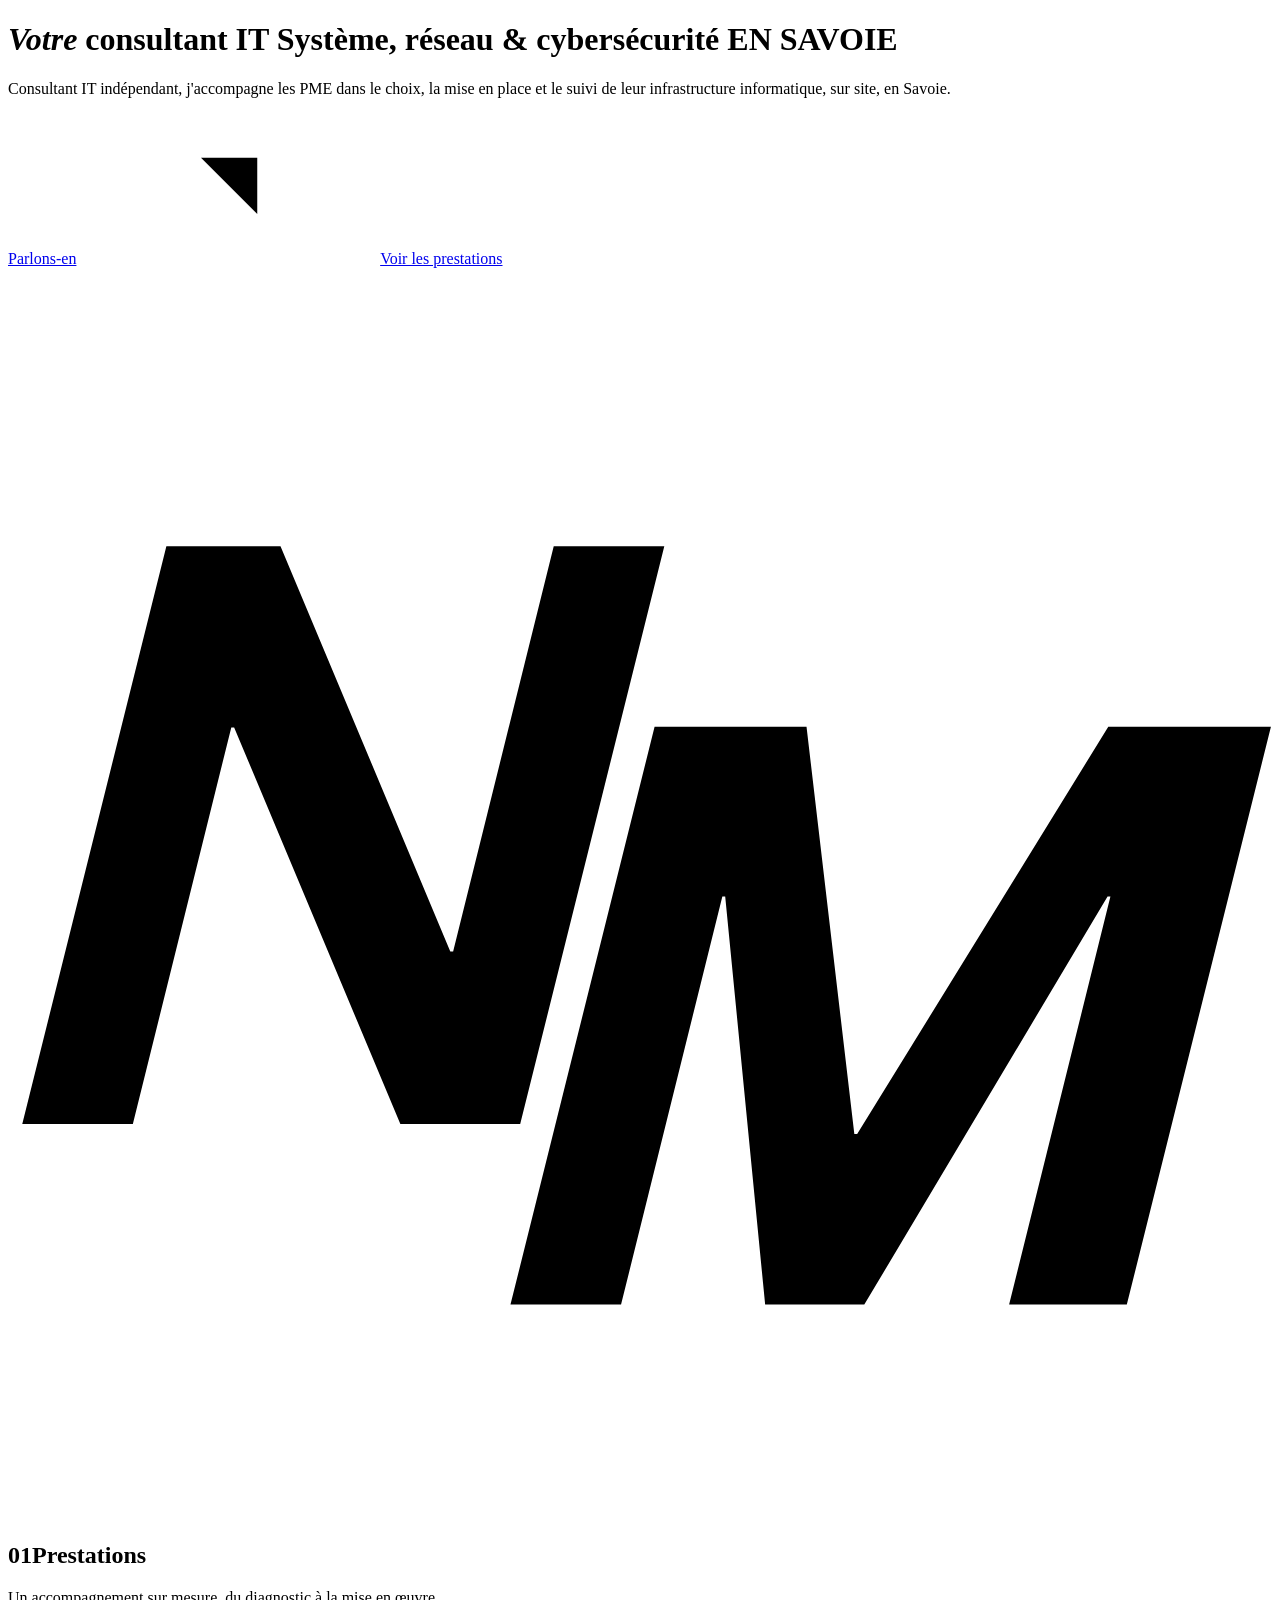
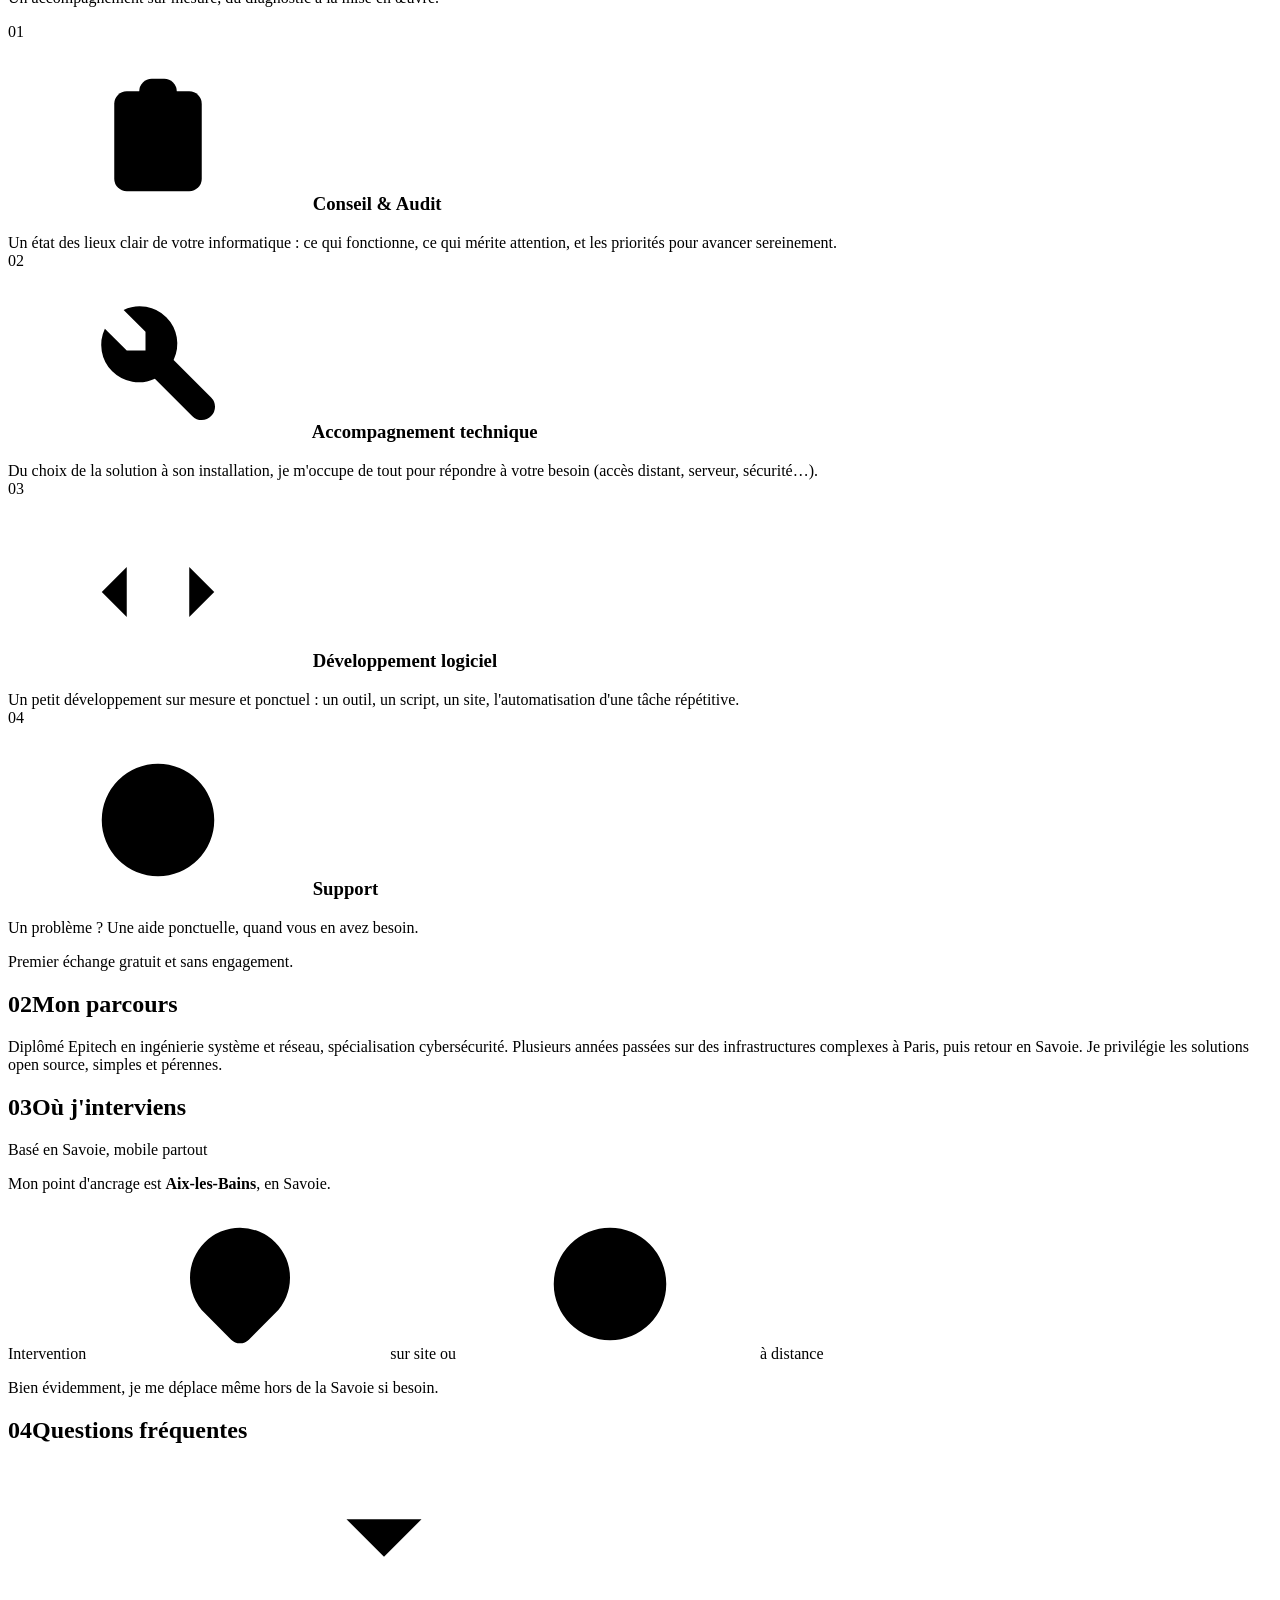
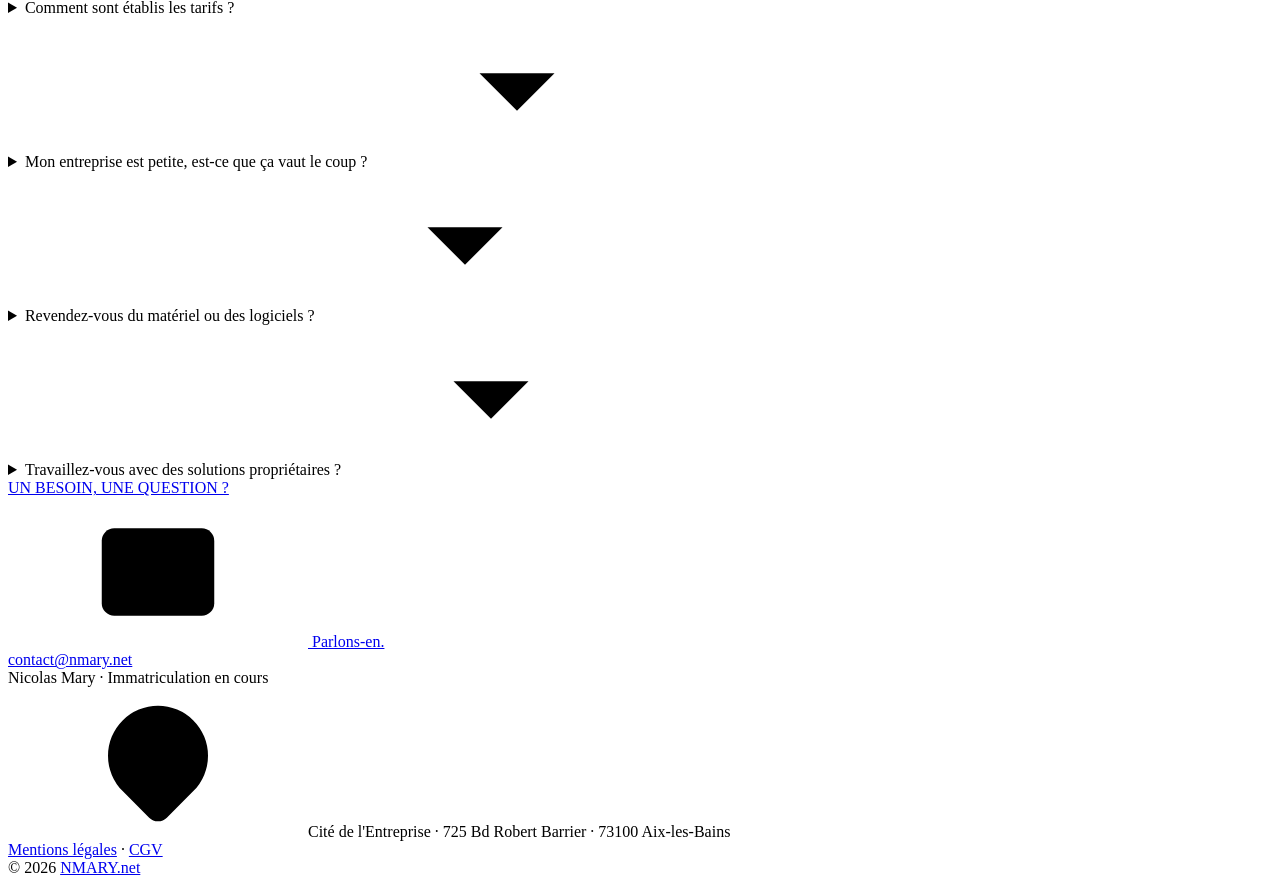
==== commit b47eb88f: "seo: add page metadata, semantic headings, rework faq, drop em-dashes" ====
--- a/index.html
+++ b/index.html
@@ -3,11 +3,48 @@
 <head>
 <meta charset="utf-8">
 <meta name="viewport" content="width=device-width, initial-scale=1">
-<title>NMARY — Consultant IT en Savoie</title>
-<link rel="icon" type="image/svg+xml" href="svg/NM.svg">
+<title>NMARY · Consultant IT en Savoie</title>
+<link rel="icon" type="image/svg+xml" href="assets/svg/NM.svg">
 <meta name="description" content="Consultant IT indépendant à Aix-les-Bains, Savoie. Réseau, serveurs, cybersécurité pour PME.">
-<link rel="preload" href="fonts/space-grotesk-latin.woff2" as="font" type="font/woff2" crossorigin>
-<link rel="stylesheet" href="style.css">
+<link rel="canonical" href="https://www.nmary.net/">
+<meta property="og:type" content="website">
+<meta property="og:site_name" content="NMARY">
+<meta property="og:locale" content="fr_FR">
+<meta property="og:url" content="https://www.nmary.net/">
+<meta property="og:title" content="NMARY · Consultant IT en Savoie">
+<meta property="og:description" content="Consultant IT indépendant à Aix-les-Bains, Savoie. Réseau, serveurs, cybersécurité pour PME.">
+<meta property="og:image" content="https://www.nmary.net/assets/og.png">
+<meta property="og:image:width" content="1200">
+<meta property="og:image:height" content="630">
+<meta property="og:image:alt" content="NMARY · Votre consultant IT en Savoie">
+<meta name="twitter:card" content="summary_large_image">
+<meta name="twitter:title" content="NMARY · Consultant IT en Savoie">
+<meta name="twitter:description" content="Consultant IT indépendant à Aix-les-Bains, Savoie. Réseau, serveurs, cybersécurité pour PME.">
+<meta name="twitter:image" content="https://www.nmary.net/assets/og.png">
+<link rel="preload" href="assets/fonts/space-grotesk-latin.woff2" as="font" type="font/woff2" crossorigin>
+<link rel="stylesheet" href="assets/style.css">
+<script type="application/ld+json">
+{
+  "@context": "https://schema.org",
+  "@type": "ProfessionalService",
+  "name": "NMARY",
+  "description": "Consultant IT indépendant pour PME en Savoie : conseil et audit, accompagnement technique, développement logiciel et support.",
+  "url": "https://www.nmary.net",
+  "email": "contact@nmary.net",
+  "founder": "Nicolas Mary",
+  "image": "https://www.nmary.net/assets/svg/NM.svg",
+  "address": {
+    "@type": "PostalAddress",
+    "streetAddress": "Cité de l'Entreprise, 725 Bd Robert Barrier",
+    "postalCode": "73100",
+    "addressLocality": "Aix-les-Bains",
+    "addressRegion": "Savoie",
+    "addressCountry": "FR"
+  },
+  "areaServed": ["Aix-les-Bains", "Chambéry", "Annecy", "Yenne", "Savoie", "Haute-Savoie"],
+  "knowsAbout": ["Réseau", "Serveurs Linux", "Cybersécurité", "Développement logiciel"]
+}
+</script>
 </head>
 <body>
 <svg width="0" height="0" style="position:absolute" aria-hidden="true" focusable="false">
@@ -51,40 +88,40 @@
     <!-- PRESTATIONS -->
     <div id="prestations" class="section">
       <div class="section-header">
-        <span class="section-title"><span class="section-index">01</span>Prestations</span>
+        <h2 class="section-title"><span class="section-index">01</span>Prestations</h2>
       </div>
       <p class="section-intro">Un accompagnement sur mesure, du diagnostic à la mise en œuvre.</p>
       <div class="grid">
         <div class="card row">
           <span class="card-num">01</span>
-          <div class="card-title">
+          <h3 class="card-title">
             <svg class="icon card-icon"><use href="#i-clipboard-check"/></svg>
             <span>Conseil &amp; Audit</span>
-          </div>
+          </h3>
           <div class="card-desc">Un état des lieux clair de votre informatique : ce qui fonctionne, ce qui mérite attention, et les priorités pour avancer sereinement.</div>
         </div>
         <div class="card row">
           <span class="card-num">02</span>
-          <div class="card-title">
+          <h3 class="card-title">
             <svg class="icon card-icon"><use href="#i-tool"/></svg>
             <span>Accompagnement technique</span>
-          </div>
+          </h3>
           <div class="card-desc">Du choix de la solution à son installation, je m'occupe de tout pour répondre à votre besoin (accès distant, serveur, sécurité…).</div>
         </div>
         <div class="card row">
           <span class="card-num">03</span>
-          <div class="card-title">
+          <h3 class="card-title">
             <svg class="icon card-icon"><use href="#i-code"/></svg>
             <span>Développement logiciel</span>
-          </div>
+          </h3>
           <div class="card-desc">Un petit développement sur mesure et ponctuel : un outil, un script, un site, l'automatisation d'une tâche répétitive.</div>
         </div>
         <div class="card row">
           <span class="card-num">04</span>
-          <div class="card-title">
+          <h3 class="card-title">
             <svg class="icon card-icon"><use href="#i-lifebuoy"/></svg>
             <span>Support</span>
-          </div>
+          </h3>
           <div class="card-desc">Un problème ? Une aide ponctuelle, quand vous en avez besoin.</div>
         </div>
       </div>
@@ -94,7 +131,7 @@
     <!-- PARCOURS -->
     <div id="parcours" class="section">
       <div class="section-header">
-        <span class="section-title"><span class="section-index">02</span>Mon parcours</span>
+        <h2 class="section-title"><span class="section-index">02</span>Mon parcours</h2>
       </div>
       <p class="parcours-text">Diplômé Epitech en ingénierie système et réseau, spécialisation cybersécurité. Plusieurs années passées sur des infrastructures complexes à Paris, puis retour en Savoie. Je privilégie les solutions <span>open source</span>, simples et pérennes.</p>
     </div>
@@ -102,7 +139,7 @@
     <!-- ZONE -->
     <div id="zone" class="section">
       <div class="section-header">
-        <span class="section-title"><span class="section-index">03</span>Où j'interviens</span>
+        <h2 class="section-title"><span class="section-index">03</span>Où j'interviens</h2>
       </div>
       <div class="card zone-box">
         <div class="zone-col zone-col-left">
@@ -119,20 +156,24 @@
     <!-- FAQ -->
     <div class="section">
       <div class="section-header">
-        <span class="section-title"><span class="section-index">04</span>Questions fréquentes</span>
+        <h2 class="section-title"><span class="section-index">04</span>Questions fréquentes</h2>
       </div>
       <div class="faq-list">
         <details class="card faq-item">
-          <summary class="faq-question">Intervenez-vous sur site ?<svg class="icon faq-chevron"><use href="#i-chevron-down"/></svg></summary>
-          <div class="faq-answer">Oui, le déplacement sur site est ma manière de travailler, en Savoie comme ailleurs si le projet le demande.</div>
+          <summary class="faq-question">Comment sont établis les tarifs ?<svg class="icon faq-chevron"><use href="#i-chevron-down"/></svg></summary>
+          <div class="faq-answer">Prestation au forfait ou à la journée selon la mission, après un premier échange gratuit et sans engagement.</div>
+        </details>
+        <details class="card faq-item">
+          <summary class="faq-question">Mon entreprise est petite, est-ce que ça vaut le coup ?<svg class="icon faq-chevron"><use href="#i-chevron-down"/></svg></summary>
+          <div class="faq-answer">Oui. J'accompagne les TPE et PME, avec des solutions à la juste mesure de votre activité et de votre budget.</div>
+        </details>
+        <details class="card faq-item">
+          <summary class="faq-question">Revendez-vous du matériel ou des logiciels ?<svg class="icon faq-chevron"><use href="#i-chevron-down"/></svg></summary>
+          <div class="faq-answer">Non. Je suis indépendant de tout fournisseur, je vous conseille dans votre seul intérêt, sans commission sur ce que vous achetez.</div>
         </details>
         <details class="card faq-item">
           <summary class="faq-question">Travaillez-vous avec des solutions propriétaires ?<svg class="icon faq-chevron"><use href="#i-chevron-down"/></svg></summary>
-          <div class="faq-answer">Je privilégie l'open source, mais je m'adapte à votre existant et à vos contraintes.</div>
-        </details>
-        <details class="card faq-item">
-          <summary class="faq-question">Comment sont établis les tarifs ?<svg class="icon faq-chevron"><use href="#i-chevron-down"/></svg></summary>
-          <div class="faq-answer">Au forfait ou à la journée selon la mission, après un premier échange gratuit.</div>
+          <div class="faq-answer">Je privilégie l'open source pour des solutions simples et pérennes, mais je m'adapte à votre existant et à vos contraintes.</div>
         </details>
       </div>
     </div>
@@ -156,7 +197,7 @@
 
     <!-- FOOTER -->
     <div class="footer">
-      <div class="footer-legal">Nicolas Mary — Immatriculation en cours</div>
+      <div class="footer-legal">Nicolas Mary · Immatriculation en cours</div>
       <div class="footer-address"><svg class="icon"><use href="#i-map-pin"/></svg><span>Cité de l'Entreprise · 725 Bd Robert Barrier · 73100 Aix-les-Bains</span></div>
       <nav class="footer-nav">
         <a class="footer-link link-dashed" href="mentions-legales.html">Mentions légales</a>
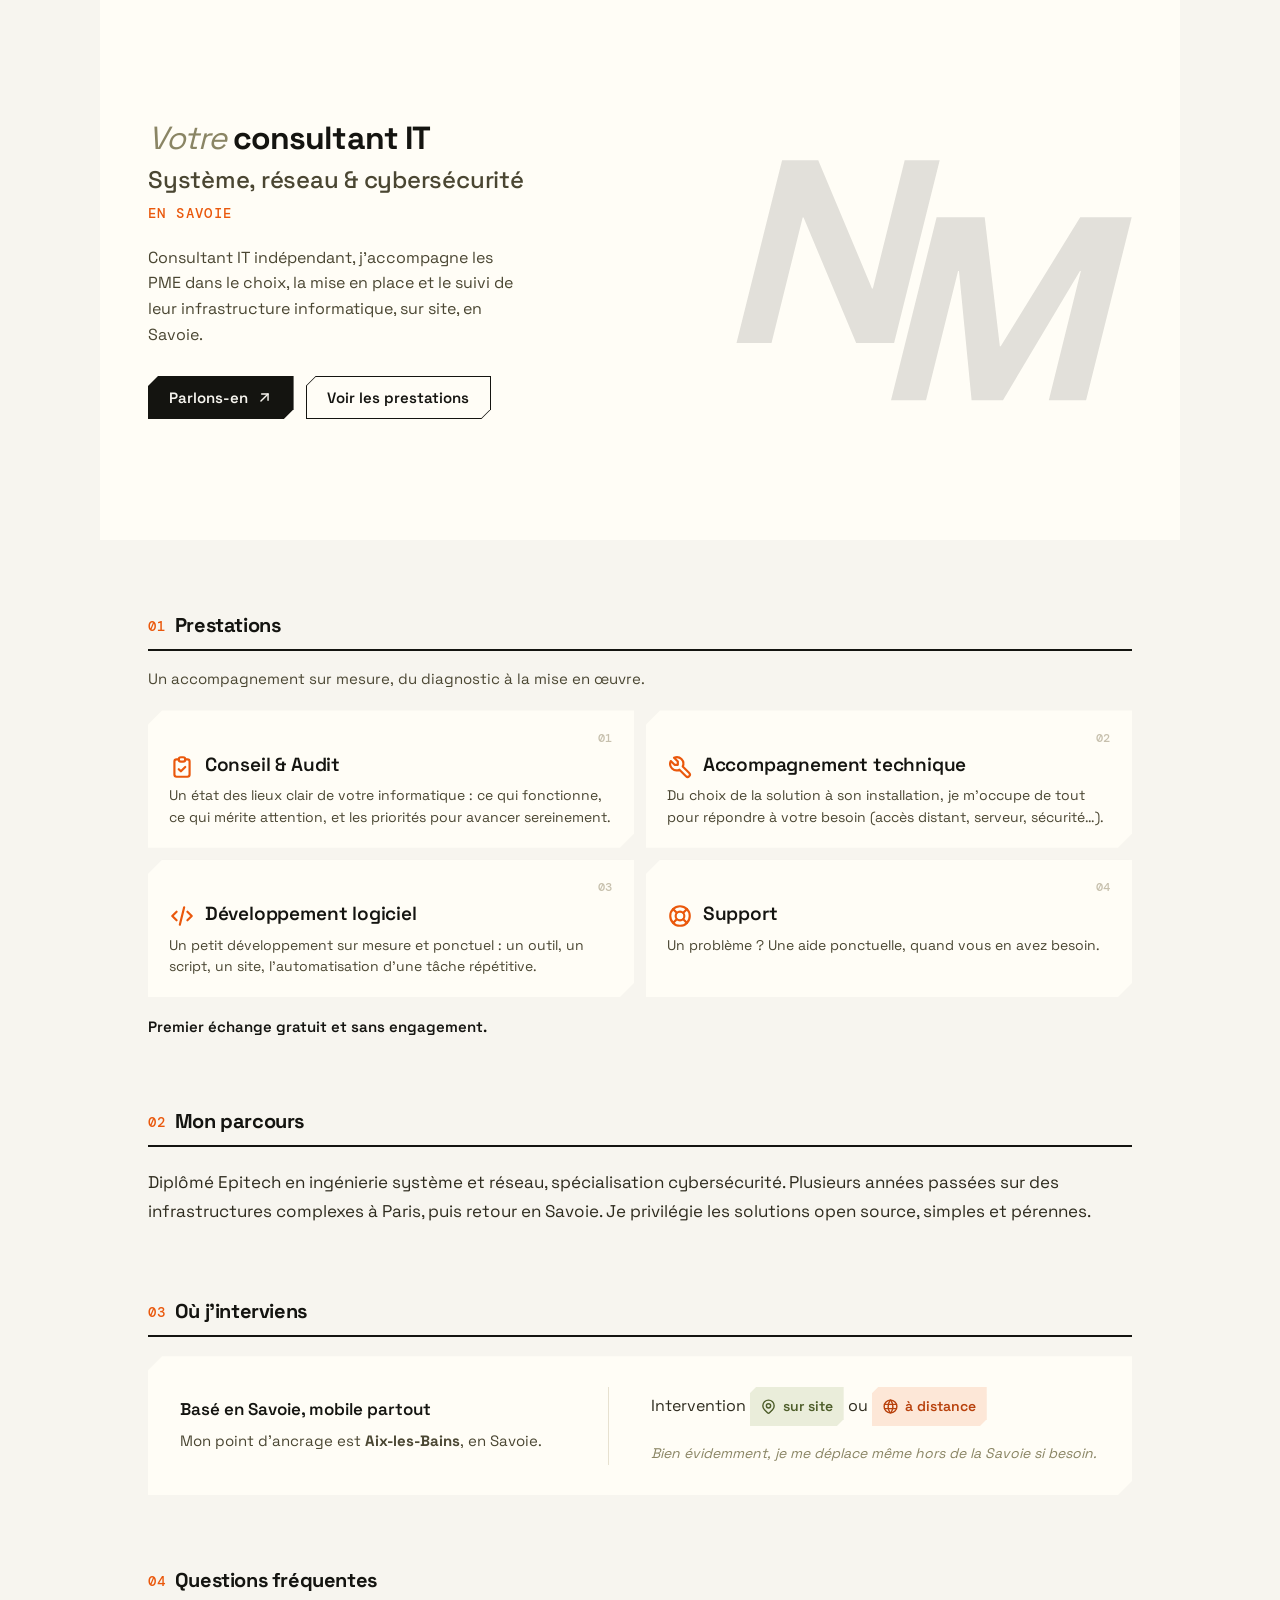
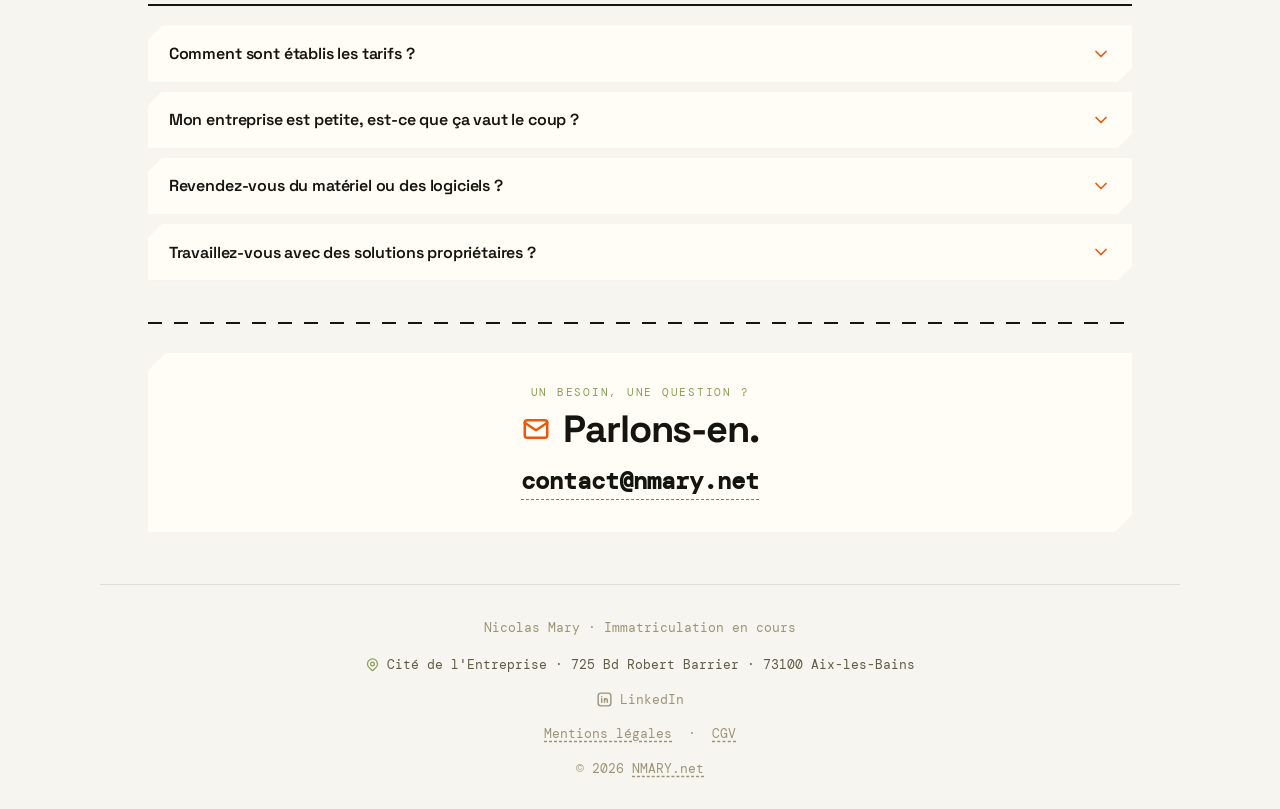
==== commit cb835e0f: "feat: add LinkedIn link to footer" ====
--- a/index.html
+++ b/index.html
@@ -57,6 +57,7 @@
   <symbol id="i-chevron-down" viewBox="0 0 24 24"><path d="M6 9l6 6l6 -6"/></symbol>
   <symbol id="i-mail" viewBox="0 0 24 24"><path d="M3 7a2 2 0 0 1 2 -2h14a2 2 0 0 1 2 2v10a2 2 0 0 1 -2 2h-14a2 2 0 0 1 -2 -2v-10z"/><path d="M3 7l9 6l9 -6"/></symbol>
   <symbol id="i-world" viewBox="0 0 24 24"><path d="M3 12a9 9 0 1 0 18 0a9 9 0 0 0 -18 0"/><path d="M3.6 9h16.8"/><path d="M3.6 15h16.8"/><path d="M11.5 3a17 17 0 0 0 0 18"/><path d="M12.5 3a17 17 0 0 1 0 18"/></symbol>
+  <symbol id="i-brand-linkedin" viewBox="0 0 24 24"><path d="M8 11v5"/><path d="M8 8v.01"/><path d="M12 16v-5"/><path d="M16 16v-3a2 2 0 0 0 -4 0"/><path d="M3 7a4 4 0 0 1 4 -4h10a4 4 0 0 1 4 4v10a4 4 0 0 1 -4 4h-10a4 4 0 0 1 -4 -4z"/></symbol>
 </svg>
 <div class="page">
   <div class="container">
@@ -199,6 +200,9 @@
     <div class="footer">
       <div class="footer-legal">Nicolas Mary · Immatriculation en cours</div>
       <div class="footer-address"><svg class="icon"><use href="#i-map-pin"/></svg><span>Cité de l'Entreprise · 725 Bd Robert Barrier · 73100 Aix-les-Bains</span></div>
+      <a class="footer-social" href="https://www.linkedin.com/in/nmary/" target="_blank" rel="noopener" aria-label="Profil LinkedIn de Nicolas Mary">
+        <svg class="icon"><use href="#i-brand-linkedin"/></svg><span>LinkedIn</span>
+      </a>
       <nav class="footer-nav">
         <a class="footer-link link-dashed" href="mentions-legales.html">Mentions légales</a>
         <span>·</span>
--- a/assets/style.css
+++ b/assets/style.css
@@ -0,0 +1,203 @@
+/* ---- Self-hosted fonts ---- */
+/* Space Grotesk (variable, weights 400–700) */
+@font-face {
+  font-family: 'Space Grotesk'; font-style: normal; font-weight: 400 700; font-display: swap;
+  src: url('fonts/space-grotesk-latin.woff2') format('woff2');
+  unicode-range: U+0000-00FF, U+0131, U+0152-0153, U+02BB-02BC, U+02C6, U+02DA, U+02DC, U+0304, U+0308, U+0329, U+2000-206F, U+20AC, U+2122, U+2191, U+2193, U+2212, U+2215, U+FEFF, U+FFFD;
+}
+@font-face {
+  font-family: 'Space Grotesk'; font-style: normal; font-weight: 400 700; font-display: swap;
+  src: url('fonts/space-grotesk-latin-ext.woff2') format('woff2');
+  unicode-range: U+0100-02BA, U+02BD-02C5, U+02C7-02CC, U+02CE-02D7, U+02DD-02FF, U+0304, U+0308, U+0329, U+1D00-1DBF, U+1E00-1E9F, U+1EF2-1EFF, U+2020, U+20A0-20AB, U+20AD-20C0, U+2113, U+2C60-2C7F, U+A720-A7FF;
+}
+/* DM Mono */
+@font-face {
+  font-family: 'DM Mono'; font-style: normal; font-weight: 400; font-display: swap;
+  src: url('fonts/dm-mono-400-latin.woff2') format('woff2');
+  unicode-range: U+0000-00FF, U+0131, U+0152-0153, U+02BB-02BC, U+02C6, U+02DA, U+02DC, U+0304, U+0308, U+0329, U+2000-206F, U+20AC, U+2122, U+2191, U+2193, U+2212, U+2215, U+FEFF, U+FFFD;
+}
+@font-face {
+  font-family: 'DM Mono'; font-style: normal; font-weight: 400; font-display: swap;
+  src: url('fonts/dm-mono-400-latin-ext.woff2') format('woff2');
+  unicode-range: U+0100-02BA, U+02BD-02C5, U+02C7-02CC, U+02CE-02D7, U+02DD-02FF, U+0304, U+0308, U+0329, U+1D00-1DBF, U+1E00-1E9F, U+1EF2-1EFF, U+2020, U+20A0-20AB, U+20AD-20C0, U+2113, U+2C60-2C7F, U+A720-A7FF;
+}
+@font-face {
+  font-family: 'DM Mono'; font-style: normal; font-weight: 500; font-display: swap;
+  src: url('fonts/dm-mono-500-latin.woff2') format('woff2');
+  unicode-range: U+0000-00FF, U+0131, U+0152-0153, U+02BB-02BC, U+02C6, U+02DA, U+02DC, U+0304, U+0308, U+0329, U+2000-206F, U+20AC, U+2122, U+2191, U+2193, U+2212, U+2215, U+FEFF, U+FFFD;
+}
+@font-face {
+  font-family: 'DM Mono'; font-style: normal; font-weight: 500; font-display: swap;
+  src: url('fonts/dm-mono-500-latin-ext.woff2') format('woff2');
+  unicode-range: U+0100-02BA, U+02BD-02C5, U+02C7-02CC, U+02CE-02D7, U+02DD-02FF, U+0304, U+0308, U+0329, U+1D00-1DBF, U+1E00-1E9F, U+1EF2-1EFF, U+2020, U+20A0-20AB, U+20AD-20C0, U+2113, U+2C60-2C7F, U+A720-A7FF;
+}
+
+html { scroll-behavior: smooth; }
+body { margin: 0; }
+.icon { display: inline-block; width: 1em; height: 1em; flex-shrink: 0; fill: none; stroke: currentColor; stroke-width: 2; stroke-linecap: round; stroke-linejoin: round; vertical-align: middle; }
+a { color: #EA580C; text-decoration: none; }
+a:hover { color: #F6A46B; }
+
+@keyframes wiggle {
+  0%, 100% { transform: rotate(0deg); }
+  20% { transform: rotate(-14deg); }
+  40% { transform: rotate(12deg); }
+  60% { transform: rotate(-9deg); }
+  80% { transform: rotate(7deg); }
+}
+
+/* ---- Page shell ---- */
+.page { background: #F7F5EF; color: #141410; font-family: 'Space Grotesk', -apple-system, BlinkMacSystemFont, sans-serif; min-height: 100vh; }
+.container, .legal-container { margin: 0 auto; }
+
+/* ---- Card component (prestations, zone, faq) ---- */
+.card { background: #FFFDF6; clip-path: polygon(14px 0,100% 0,100% calc(100% - 14px),calc(100% - 14px) 100%,0 100%,0 14px); filter: drop-shadow(0 1px 2px rgba(20,20,16,.06)); }
+.card-title { margin: 0; font-weight: 600; font-size: 19px; letter-spacing: -.01em; line-height: 1.2; display: flex; align-items: center; gap: 10px; }
+.card-icon { font-size: 26px; color: #EA580C; flex-shrink: 0; }
+.card-desc { font-size: 14px; color: #4A4632; line-height: 1.55; margin-top: .35rem; }
+
+/* ---- Section header ---- */
+.section-header { display: flex; align-items: baseline; justify-content: space-between; border-bottom: 2px solid #141410; padding-bottom: .7rem; }
+.section-title { margin: 0; font-weight: 700; font-size: 20px; letter-spacing: -.02em; display: inline-flex; align-items: center; gap: .6rem; }
+.section-index { font-family: 'DM Mono', monospace; font-size: 14px; font-weight: 500; color: #EA580C; letter-spacing: .04em; line-height: 1; position: relative; top: 1px; }
+.section-intro { font-size: 15px; color: #4A4632; line-height: 1.6; margin: 1rem 0 0; }
+.section-cta { font-size: 15px; font-weight: 600; color: #141410; margin: 1.25rem 0 0; }
+
+/* ---- Hero ---- */
+.hero-title { margin: 0; letter-spacing: -.03em; }
+.hero-line1 { display: block; font-size: 32px; line-height: 1.1; color: #3A3728; }
+.hero-you { font-style: italic; font-weight: 400; color: #8A8564; }
+.hero-role { font-weight: 700; color: #141410; }
+.hero-line2 { display: block; font-size: 24px; font-weight: 500; color: #4A4632; letter-spacing: -.01em; margin-top: .5rem; }
+.hero-badge { display: block; font-family: 'DM Mono', monospace; font-size: 14px; font-weight: 500; letter-spacing: .1em; color: #EA580C; margin-top: .6rem; }
+.hero-desc { font-size: 16px; color: #4A4632; line-height: 1.6; max-width: 380px; margin: 1.4rem 0 0; }
+.hero-actions { display: flex; gap: 12px; flex-wrap: wrap; margin-top: 1.8rem; }
+
+/* ---- CTA buttons ---- */
+.cta { display: inline-flex; align-items: center; gap: 8px; background: #141410; color: #F7F5EF; font-weight: 600; font-size: 15px; padding: .7rem 1.3rem; clip-path: polygon(10px 0,100% 0,100% calc(100% - 10px),calc(100% - 10px) 100%,0 100%,0 10px); }
+.cta-arrow { display: inline-flex; font-size: 17px; transition: transform .25s cubic-bezier(.34,1.56,.64,1); }
+.cta:hover { background: #EA580C; color: #141410; }
+.cta:hover .cta-arrow { transform: translate(3px,-3px); }
+.cta-ghost { display: inline-block; background: #141410; padding: 1px; clip-path: polygon(10px 0,100% 0,100% calc(100% - 10px),calc(100% - 10px) 100%,0 100%,0 10px); }
+.cta-ghost:hover { background: #EA580C; }
+.cta-ghost-inner { display: flex; align-items: center; gap: 8px; background: #FFFDF6; color: #141410; font-weight: 600; font-size: 15px; padding: .7rem 1.3rem; clip-path: polygon(9px 0,100% 0,100% calc(100% - 9px),calc(100% - 9px) 100%,0 100%,0 9px); }
+
+/* ---- Logo mark ---- */
+.mark { color: #141410; }
+.mark svg { width: 100%; height: 100%; pointer-events: none; }
+.mark .wm { fill: currentColor; opacity: .12; }
+
+/* ---- Prestations grid ---- */
+.row { padding: 1.2rem 1.3rem; transition: background .18s ease, filter .18s ease; }
+.row:hover { background: rgba(234,88,12,.06); filter: drop-shadow(0 3px 8px rgba(20,20,16,.1)); }
+.card-num { display: block; text-align: right; font-family: 'DM Mono', monospace; font-size: 12px; font-weight: 500; letter-spacing: .06em; color: #C7C0AD; margin-bottom: .5rem; transition: color .18s ease; }
+.row:hover .card-num { color: #EA580C; }
+
+/* ---- Parcours ---- */
+.parcours-text { font-size: 17px; color: #2E2B1E; line-height: 1.7; margin: 1.3rem 0 0; }
+
+/* ---- Zone ---- */
+.zone-box { display: flex; align-items: center; padding: 1.9rem 2rem; margin-top: 1.2rem; }
+.zone-col { flex: 1; min-width: 0; }
+.zone-col-left { flex: 0 0 42%; padding-right: 2.6rem; }
+.zone-col-right { padding-left: 2.6rem; border-left: 1px solid #E7E1D0; }
+.zone-heading { margin-bottom: .5rem; }
+.zone-heading span { font-weight: 600; font-size: 17px; }
+.zone-desc { font-size: 15px; color: #4A4632; line-height: 1.7; margin: 0; }
+.zone-line { font-size: 16px; color: #2E2B1E; line-height: 2.2; margin: 0; }
+.zone-tag { display: inline-flex; align-items: center; gap: 6px; padding: .28rem .66rem; font-weight: 600; font-size: 14px; vertical-align: middle; clip-path: polygon(7px 0,100% 0,100% calc(100% - 7px),calc(100% - 7px) 100%,0 100%,0 7px); }
+.zone-tag .icon { font-size: 17px; }
+.zone-tag.olive { background: rgba(138,158,90,.18); color: #4E5E2A; }
+.zone-tag.orange { background: rgba(234,88,12,.13); color: #B8410C; }
+.zone-note { font-style: italic; font-size: 14px; color: #8A8564; line-height: 1.6; margin: 1rem 0 0; }
+
+/* ---- FAQ ---- */
+.faq-list { display: flex; flex-direction: column; gap: 10px; margin-top: 1.2rem; }
+.faq-item { padding: 1.1rem 1.3rem; }
+.faq-question { font-weight: 600; font-size: 16px; letter-spacing: -.01em; display: flex; align-items: center; justify-content: space-between; gap: 14px; cursor: pointer; list-style: none; }
+.faq-question::-webkit-details-marker { display: none; }
+.faq-chevron { font-size: 20px; color: #EA580C; flex-shrink: 0; transition: transform .22s ease; }
+.faq-item[open] .faq-chevron { transform: rotate(180deg); }
+.faq-answer { font-size: 14px; color: #4A4632; line-height: 1.6; margin-top: .7rem; max-width: 520px; }
+
+/* ---- Contact ---- */
+.contact-divider { height: 2px; background-image: repeating-linear-gradient(to right, #141410 0 14px, transparent 14px 26px); margin-bottom: 1.8rem; }
+.contact { position: relative; display: block; padding: 2rem 1.6rem; overflow: hidden; clip-path: polygon(18px 0,100% 0,100% calc(100% - 18px),calc(100% - 18px) 100%,0 100%,0 18px); background-color: #FFFDF6; cursor: pointer; transition: background .18s ease, filter .18s ease; }
+.contact:hover { background: #FBFAF5; filter: drop-shadow(0 8px 20px rgba(20,20,16,.16)); }
+.contact-inner { display: flex; flex-direction: column; align-items: center; text-align: center; }
+.contact-label { font-family: 'DM Mono', monospace; font-size: 11px; letter-spacing: .16em; color: #8A9E5A; transition: color .18s; }
+.contact:hover .contact-label { color: #C2762E; }
+.contact-heading { display: flex; align-items: center; justify-content: center; gap: 12px; margin: .7rem 0 1.1rem; }
+.mail-icon { font-size: 30px; color: #EA580C; display: inline-block; }
+.contact:hover .mail-icon { animation: wiggle .5s ease; }
+.contact-title { font-size: 38px; font-weight: 700; letter-spacing: -.03em; line-height: 1; color: #141410; transition: color .18s; }
+.contact:hover .contact-title { color: #141410; }
+.contact-footer { display: flex; flex-direction: column; align-items: center; gap: 6px; }
+.contact-email { font-family: 'DM Mono', monospace; font-size: 24px; font-weight: 600; color: #141410; border-bottom: 1px dashed #EA580C; padding-bottom: 3px; background-image: linear-gradient(#EA580C,#EA580C); background-repeat: no-repeat; background-position: left bottom; background-size: 0% 2px; transition: color .18s, background-size .4s cubic-bezier(.65,0,.35,1), border-color .18s; }
+.contact:hover .contact-email { border-color: transparent; background-size: 100% 2px; }
+
+/* ---- Footer ---- */
+.footer { display: flex; flex-direction: column; align-items: center; gap: 1.1rem; font-family: 'DM Mono', monospace; font-size: 13px; color: #9A9578; border-top: 1px solid rgba(20,20,16,.1); }
+.footer-legal { text-align: center; max-width: 620px; line-height: 1.7; }
+.footer-address { display: flex; align-items: center; justify-content: center; gap: 7px; color: #5F5B47; font-size: 13px; }
+.footer-address .icon { font-size: 15px; color: #8A9E5A; flex-shrink: 0; }
+.footer-nav { display: flex; gap: 16px; flex-wrap: wrap; justify-content: center; }
+.link-dashed { text-decoration: underline; text-decoration-style: dashed; text-underline-offset: 2px; }
+.footer-link { color: #9A9578; transition: color .15s ease; }
+.footer-link:hover { color: #EA580C; }
+.footer-social { display: inline-flex; align-items: center; gap: 7px; color: #9A9578; transition: color .15s ease; }
+.footer-social .icon { font-size: 17px; }
+.footer-social:hover { color: #EA580C; }
+.footer-bottom { display: flex; align-items: center; justify-content: center; width: 100%; gap: 12px; flex-wrap: wrap; }
+.footer-brand { color: #9A9578; text-decoration: underline; text-decoration-style: dashed; text-underline-offset: 3px; transition: color .15s ease; }
+.footer-brand:hover { color: #141410; }
+
+.container { max-width: 720px; }
+.hero { position: relative; color: #141410; overflow: hidden; background-color: #FFFDF6; padding: 2.6rem 1.5rem 3rem; scroll-margin-top: 64px; }
+.hero-text { position: relative; z-index: 1; max-width: none; }
+.mark { position: absolute; top: 2.5rem; right: 1.2rem; width: 340px; height: 337px; }
+.grid { display: grid; grid-template-columns: 1fr; gap: 12px; margin-top: 1.2rem; }
+.grid > .card { min-width: 0; }
+.grid .card-title { align-items: flex-start; }
+.grid .card-icon { line-height: 1.2; }
+.section { padding: 3rem 1.5rem 0; }
+#prestations, #zone { scroll-margin-top: 64px; }
+.contact-wrap { margin: 2rem 1.5rem 2.4rem; scroll-margin-top: 64px; }
+.footer { padding: 1.6rem 1.5rem; }
+
+@media (max-width: 639px) {
+  .zone-box { flex-direction: column; align-items: stretch; }
+  .zone-col-left { flex-basis: auto; padding-right: 0; }
+  .zone-col-right { padding-left: 0; border-left: 0; border-top: 1px solid #E7E1D0; margin-top: 1.3rem; padding-top: 1.3rem; }
+}
+
+@media (min-width: 560px) {
+  .grid { grid-template-columns: 1fr 1fr; }
+}
+@media (min-width: 560px) and (max-width: 859px) {
+  .grid .card-title { min-height: 2.4em; }
+}
+
+@media (min-width: 860px) {
+  .container { max-width: 1080px; }
+  .hero { display: flex; align-items: center; justify-content: space-between; gap: 2.5rem; padding: 4.5rem 3rem; }
+  .hero-text { max-width: 520px; }
+  .mark { position: static; width: 400px; height: 396px; flex-shrink: 0; }
+  .section { padding: 4.5rem 3rem 0; }
+  .contact-wrap { margin: 2.6rem 3rem 3.2rem; }
+  .footer { padding: 2rem 3rem; }
+}
+
+/* ---- Legal pages (mentions-legales.html, cgv.html) ---- */
+.legal-container { max-width: 720px; }
+.legal-wrap { padding: 2.4rem 1.5rem 4rem; }
+.back-link { display: inline-flex; align-items: center; gap: 6px; font-family: 'DM Mono', monospace; font-size: 14px; font-weight: 500; letter-spacing: .05em; color: #141410; }
+.legal-title { font-size: 30px; font-weight: 700; letter-spacing: -.02em; margin: 1.4rem 0 0; }
+.legal-updated { font-family: 'DM Mono', monospace; font-size: 13px; color: #4A4632; letter-spacing: .06em; margin: .6rem 0 0; text-transform: uppercase; }
+.legal-sections { display: flex; flex-direction: column; gap: 2.2rem; margin-top: 2.4rem; }
+.legal-section-title { font-weight: 700; font-size: 17px; border-bottom: 2px solid #141410; padding-bottom: .5rem; }
+.legal-section-text { font-size: 15px; color: #4A4632; line-height: 1.7; margin: 1rem 0 0; }
+@media (min-width: 860px) {
+  .legal-container { max-width: 840px; }
+  .legal-wrap { padding: 4rem 3rem 5rem; }
+}
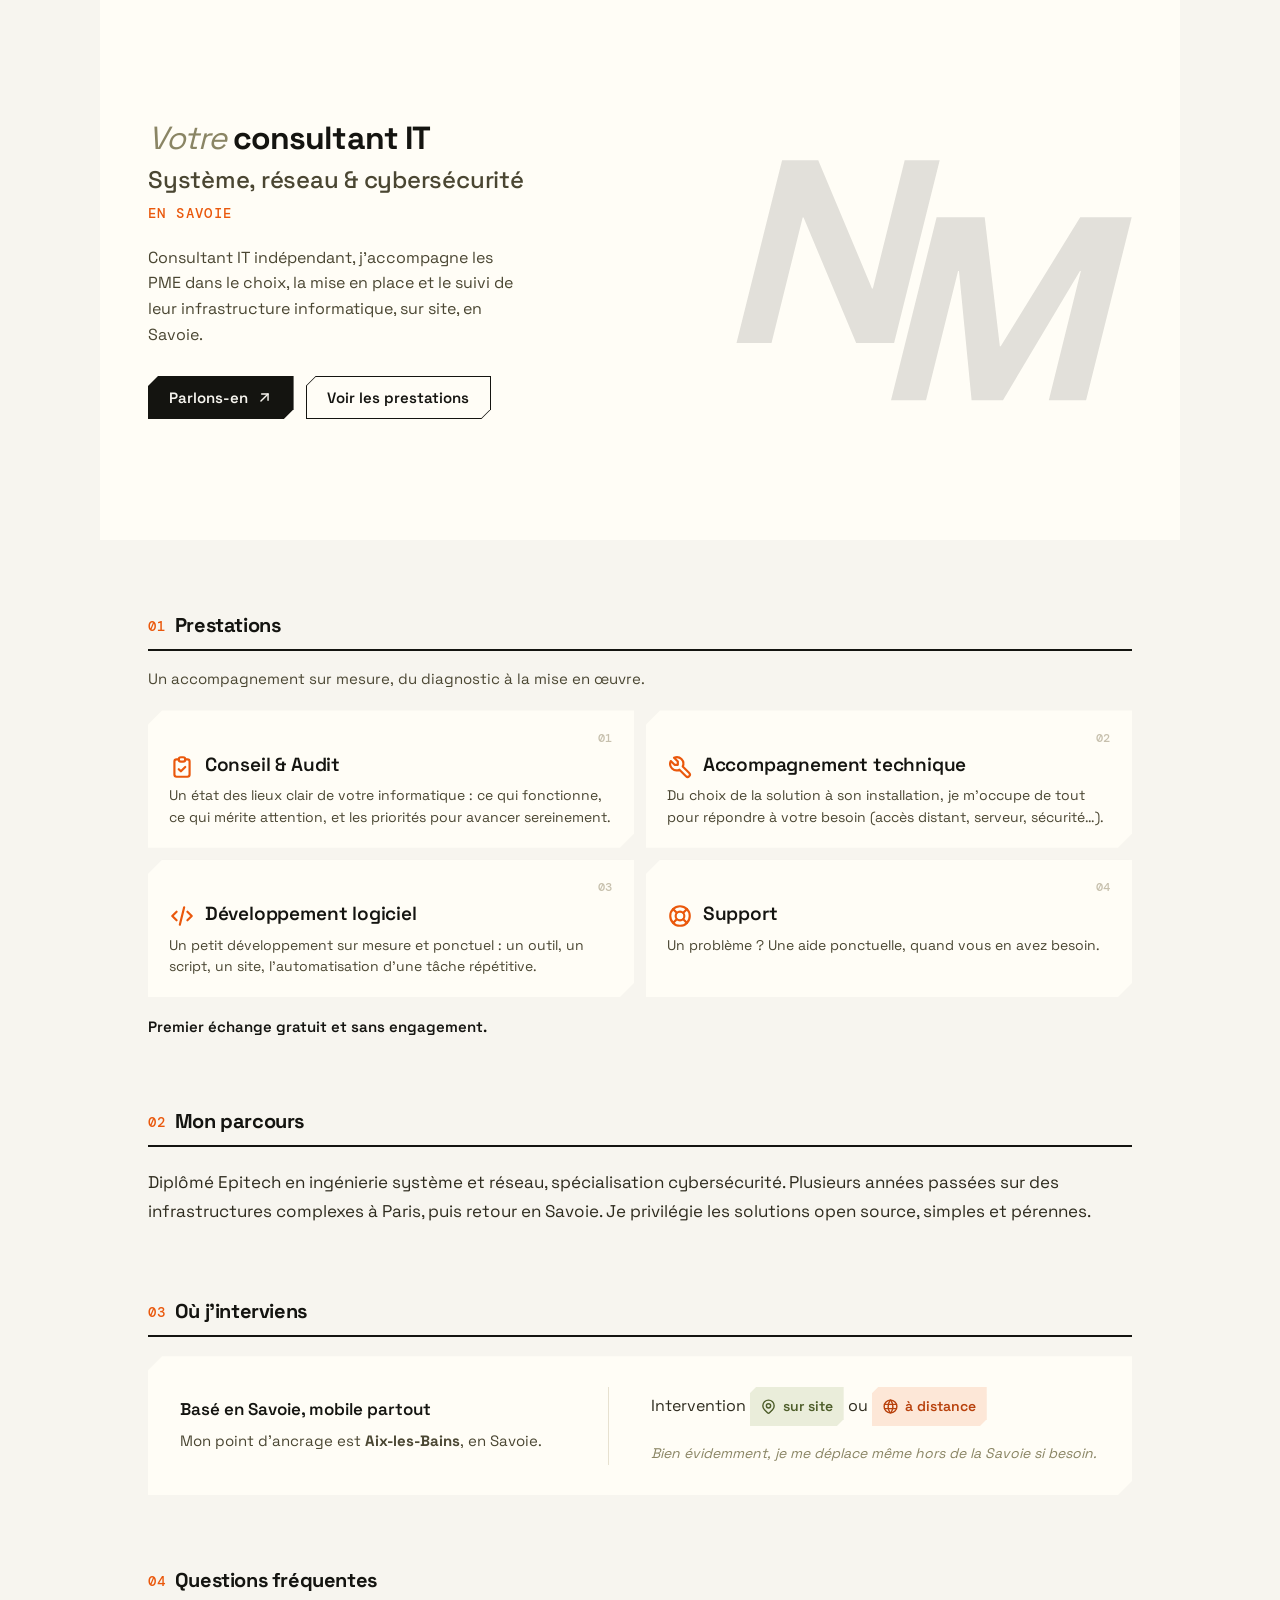
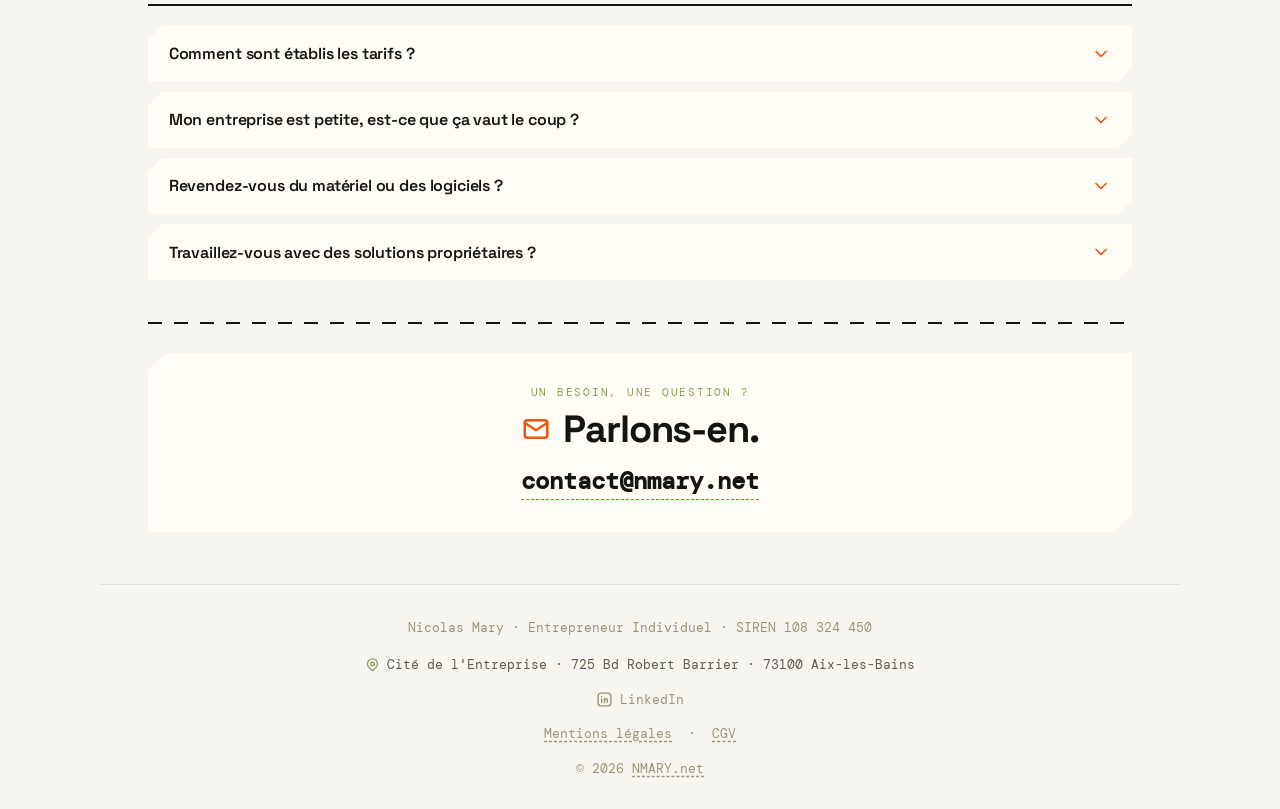
==== commit c2c2332f: "feat: add SIREN, phone, RGPD details and withdrawal clause to legal pages" ====
--- a/index.html
+++ b/index.html
@@ -28,6 +28,12 @@
   "@context": "https://schema.org",
   "@type": "ProfessionalService",
   "name": "NMARY",
+  "legalName": "Nicolas Mary",
+  "identifier": {
+    "@type": "PropertyValue",
+    "name": "SIRET",
+    "value": "10832445000015"
+  },
   "description": "Consultant IT indépendant pour PME en Savoie : conseil et audit, accompagnement technique, développement logiciel et support.",
   "url": "https://www.nmary.net",
   "email": "contact@nmary.net",
@@ -47,18 +53,6 @@
 </script>
 </head>
 <body>
-<svg width="0" height="0" style="position:absolute" aria-hidden="true" focusable="false">
-  <symbol id="i-arrow-up-right" viewBox="0 0 24 24"><path d="M17 7l-10 10"/><path d="M8 7l9 0l0 9"/></symbol>
-  <symbol id="i-clipboard-check" viewBox="0 0 24 24"><path d="M9 5h-2a2 2 0 0 0 -2 2v12a2 2 0 0 0 2 2h10a2 2 0 0 0 2 -2v-12a2 2 0 0 0 -2 -2h-2"/><path d="M9 3m0 2a2 2 0 0 1 2 -2h2a2 2 0 0 1 2 2v0a2 2 0 0 1 -2 2h-2a2 2 0 0 1 -2 -2z"/><path d="M9 14l2 2l4 -4"/></symbol>
-  <symbol id="i-tool" viewBox="0 0 24 24"><path d="M7 10h3v-3l-3.5 -3.5a6 6 0 0 1 8 8l6 6a2 2 0 0 1 -3 3l-6 -6a6 6 0 0 1 -8 -8l3.5 3.5"/></symbol>
-  <symbol id="i-code" viewBox="0 0 24 24"><path d="M7 8l-4 4l4 4"/><path d="M17 8l4 4l-4 4"/><path d="M14 4l-4 16"/></symbol>
-  <symbol id="i-lifebuoy" viewBox="0 0 24 24"><path d="M12 12m-4 0a4 4 0 1 0 8 0a4 4 0 1 0 -8 0"/><path d="M12 12m-9 0a9 9 0 1 0 18 0a9 9 0 1 0 -18 0"/><path d="M15 15l3.35 3.35"/><path d="M9 15l-3.35 3.35"/><path d="M5.65 5.65l3.35 3.35"/><path d="M18.35 5.65l-3.35 3.35"/></symbol>
-  <symbol id="i-map-pin" viewBox="0 0 24 24"><path d="M9 11a3 3 0 1 0 6 0a3 3 0 0 0 -6 0"/><path d="M17.657 16.657l-4.243 4.243a2 2 0 0 1 -2.827 0l-4.244 -4.243a8 8 0 1 1 11.314 0z"/></symbol>
-  <symbol id="i-chevron-down" viewBox="0 0 24 24"><path d="M6 9l6 6l6 -6"/></symbol>
-  <symbol id="i-mail" viewBox="0 0 24 24"><path d="M3 7a2 2 0 0 1 2 -2h14a2 2 0 0 1 2 2v10a2 2 0 0 1 -2 2h-14a2 2 0 0 1 -2 -2v-10z"/><path d="M3 7l9 6l9 -6"/></symbol>
-  <symbol id="i-world" viewBox="0 0 24 24"><path d="M3 12a9 9 0 1 0 18 0a9 9 0 0 0 -18 0"/><path d="M3.6 9h16.8"/><path d="M3.6 15h16.8"/><path d="M11.5 3a17 17 0 0 0 0 18"/><path d="M12.5 3a17 17 0 0 1 0 18"/></symbol>
-  <symbol id="i-brand-linkedin" viewBox="0 0 24 24"><path d="M8 11v5"/><path d="M8 8v.01"/><path d="M12 16v-5"/><path d="M16 16v-3a2 2 0 0 0 -4 0"/><path d="M3 7a4 4 0 0 1 4 -4h10a4 4 0 0 1 4 4v10a4 4 0 0 1 -4 4h-10a4 4 0 0 1 -4 -4z"/></symbol>
-</svg>
 <div class="page">
   <div class="container">
 
@@ -72,7 +66,7 @@
         </h1>
         <p class="hero-desc">Consultant IT indépendant, j'accompagne les PME dans le choix, la mise en place et le suivi de leur infrastructure informatique, sur site, en Savoie.</p>
         <div class="hero-actions">
-          <a class="cta" href="mailto:contact@nmary.net">Parlons-en<svg class="icon cta-arrow"><use href="#i-arrow-up-right"/></svg></a>
+          <a class="cta" href="mailto:contact@nmary.net">Parlons-en<svg class="icon cta-arrow"><use href="assets/icons.svg#i-arrow-up-right"/></svg></a>
           <a class="cta-ghost" href="#prestations">
             <span class="cta-ghost-inner">Voir les prestations</span>
           </a>
@@ -96,7 +90,7 @@
         <div class="card row">
           <span class="card-num">01</span>
           <h3 class="card-title">
-            <svg class="icon card-icon"><use href="#i-clipboard-check"/></svg>
+            <svg class="icon card-icon"><use href="assets/icons.svg#i-clipboard-check"/></svg>
             <span>Conseil &amp; Audit</span>
           </h3>
           <div class="card-desc">Un état des lieux clair de votre informatique : ce qui fonctionne, ce qui mérite attention, et les priorités pour avancer sereinement.</div>
@@ -104,7 +98,7 @@
         <div class="card row">
           <span class="card-num">02</span>
           <h3 class="card-title">
-            <svg class="icon card-icon"><use href="#i-tool"/></svg>
+            <svg class="icon card-icon"><use href="assets/icons.svg#i-tool"/></svg>
             <span>Accompagnement technique</span>
           </h3>
           <div class="card-desc">Du choix de la solution à son installation, je m'occupe de tout pour répondre à votre besoin (accès distant, serveur, sécurité…).</div>
@@ -112,7 +106,7 @@
         <div class="card row">
           <span class="card-num">03</span>
           <h3 class="card-title">
-            <svg class="icon card-icon"><use href="#i-code"/></svg>
+            <svg class="icon card-icon"><use href="assets/icons.svg#i-code"/></svg>
             <span>Développement logiciel</span>
           </h3>
           <div class="card-desc">Un petit développement sur mesure et ponctuel : un outil, un script, un site, l'automatisation d'une tâche répétitive.</div>
@@ -120,7 +114,7 @@
         <div class="card row">
           <span class="card-num">04</span>
           <h3 class="card-title">
-            <svg class="icon card-icon"><use href="#i-lifebuoy"/></svg>
+            <svg class="icon card-icon"><use href="assets/icons.svg#i-lifebuoy"/></svg>
             <span>Support</span>
           </h3>
           <div class="card-desc">Un problème ? Une aide ponctuelle, quand vous en avez besoin.</div>
@@ -148,7 +142,7 @@
           <p class="zone-desc">Mon point d'ancrage est <strong>Aix-les-Bains</strong>, en Savoie.</p>
         </div>
         <div class="zone-col zone-col-right">
-          <p class="zone-line">Intervention <span class="zone-tag olive"><svg class="icon"><use href="#i-map-pin"/></svg>sur site</span> ou <span class="zone-tag orange"><svg class="icon"><use href="#i-world"/></svg>à distance</span></p>
+          <p class="zone-line">Intervention <span class="zone-tag olive"><svg class="icon"><use href="assets/icons.svg#i-map-pin"/></svg>sur site</span> ou <span class="zone-tag orange"><svg class="icon"><use href="assets/icons.svg#i-world"/></svg>à distance</span></p>
           <p class="zone-note">Bien évidemment, je me déplace même hors de la Savoie si besoin.</p>
         </div>
       </div>
@@ -161,19 +155,19 @@
       </div>
       <div class="faq-list">
         <details class="card faq-item">
-          <summary class="faq-question">Comment sont établis les tarifs ?<svg class="icon faq-chevron"><use href="#i-chevron-down"/></svg></summary>
+          <summary class="faq-question">Comment sont établis les tarifs ?<svg class="icon faq-chevron"><use href="assets/icons.svg#i-chevron-down"/></svg></summary>
           <div class="faq-answer">Prestation au forfait ou à la journée selon la mission, après un premier échange gratuit et sans engagement.</div>
         </details>
         <details class="card faq-item">
-          <summary class="faq-question">Mon entreprise est petite, est-ce que ça vaut le coup ?<svg class="icon faq-chevron"><use href="#i-chevron-down"/></svg></summary>
+          <summary class="faq-question">Mon entreprise est petite, est-ce que ça vaut le coup ?<svg class="icon faq-chevron"><use href="assets/icons.svg#i-chevron-down"/></svg></summary>
           <div class="faq-answer">Oui. J'accompagne les TPE et PME, avec des solutions à la juste mesure de votre activité et de votre budget.</div>
         </details>
         <details class="card faq-item">
-          <summary class="faq-question">Revendez-vous du matériel ou des logiciels ?<svg class="icon faq-chevron"><use href="#i-chevron-down"/></svg></summary>
+          <summary class="faq-question">Revendez-vous du matériel ou des logiciels ?<svg class="icon faq-chevron"><use href="assets/icons.svg#i-chevron-down"/></svg></summary>
           <div class="faq-answer">Non. Je suis indépendant de tout fournisseur, je vous conseille dans votre seul intérêt, sans commission sur ce que vous achetez.</div>
         </details>
         <details class="card faq-item">
-          <summary class="faq-question">Travaillez-vous avec des solutions propriétaires ?<svg class="icon faq-chevron"><use href="#i-chevron-down"/></svg></summary>
+          <summary class="faq-question">Travaillez-vous avec des solutions propriétaires ?<svg class="icon faq-chevron"><use href="assets/icons.svg#i-chevron-down"/></svg></summary>
           <div class="faq-answer">Je privilégie l'open source pour des solutions simples et pérennes, mais je m'adapte à votre existant et à vos contraintes.</div>
         </details>
       </div>
@@ -186,7 +180,7 @@
         <div class="contact-inner">
           <div class="contact-label">UN BESOIN, UNE QUESTION ?</div>
           <div class="contact-heading">
-            <svg class="icon mail-icon"><use href="#i-mail"/></svg>
+            <svg class="icon mail-icon"><use href="assets/icons.svg#i-mail"/></svg>
             <span class="contact-title">Parlons-en.</span>
           </div>
           <div class="contact-footer">
@@ -198,10 +192,10 @@
 
     <!-- FOOTER -->
     <div class="footer">
-      <div class="footer-legal">Nicolas Mary · Immatriculation en cours</div>
-      <div class="footer-address"><svg class="icon"><use href="#i-map-pin"/></svg><span>Cité de l'Entreprise · 725 Bd Robert Barrier · 73100 Aix-les-Bains</span></div>
+      <div class="footer-legal">Nicolas Mary · Entrepreneur Individuel · SIREN 108 324 450</div>
+      <div class="footer-address"><svg class="icon"><use href="assets/icons.svg#i-map-pin"/></svg><span>Cité de l'Entreprise · 725 Bd Robert Barrier · 73100 Aix-les-Bains</span></div>
       <a class="footer-social" href="https://www.linkedin.com/in/nmary/" target="_blank" rel="noopener" aria-label="Profil LinkedIn de Nicolas Mary">
-        <svg class="icon"><use href="#i-brand-linkedin"/></svg><span>LinkedIn</span>
+        <svg class="icon"><use href="assets/icons.svg#i-brand-linkedin"/></svg><span>LinkedIn</span>
       </a>
       <nav class="footer-nav">
         <a class="footer-link link-dashed" href="mentions-legales.html">Mentions légales</a>
--- a/assets/style.css
+++ b/assets/style.css
@@ -190,7 +190,7 @@
 
 /* ---- Legal pages (mentions-legales.html, cgv.html) ---- */
 .legal-container { max-width: 720px; }
-.legal-wrap { padding: 2.4rem 1.5rem 4rem; }
+.legal-wrap { padding: 2.4rem 1.5rem 2.8rem; }
 .back-link { display: inline-flex; align-items: center; gap: 6px; font-family: 'DM Mono', monospace; font-size: 14px; font-weight: 500; letter-spacing: .05em; color: #141410; }
 .legal-title { font-size: 30px; font-weight: 700; letter-spacing: -.02em; margin: 1.4rem 0 0; }
 .legal-updated { font-family: 'DM Mono', monospace; font-size: 13px; color: #4A4632; letter-spacing: .06em; margin: .6rem 0 0; text-transform: uppercase; }
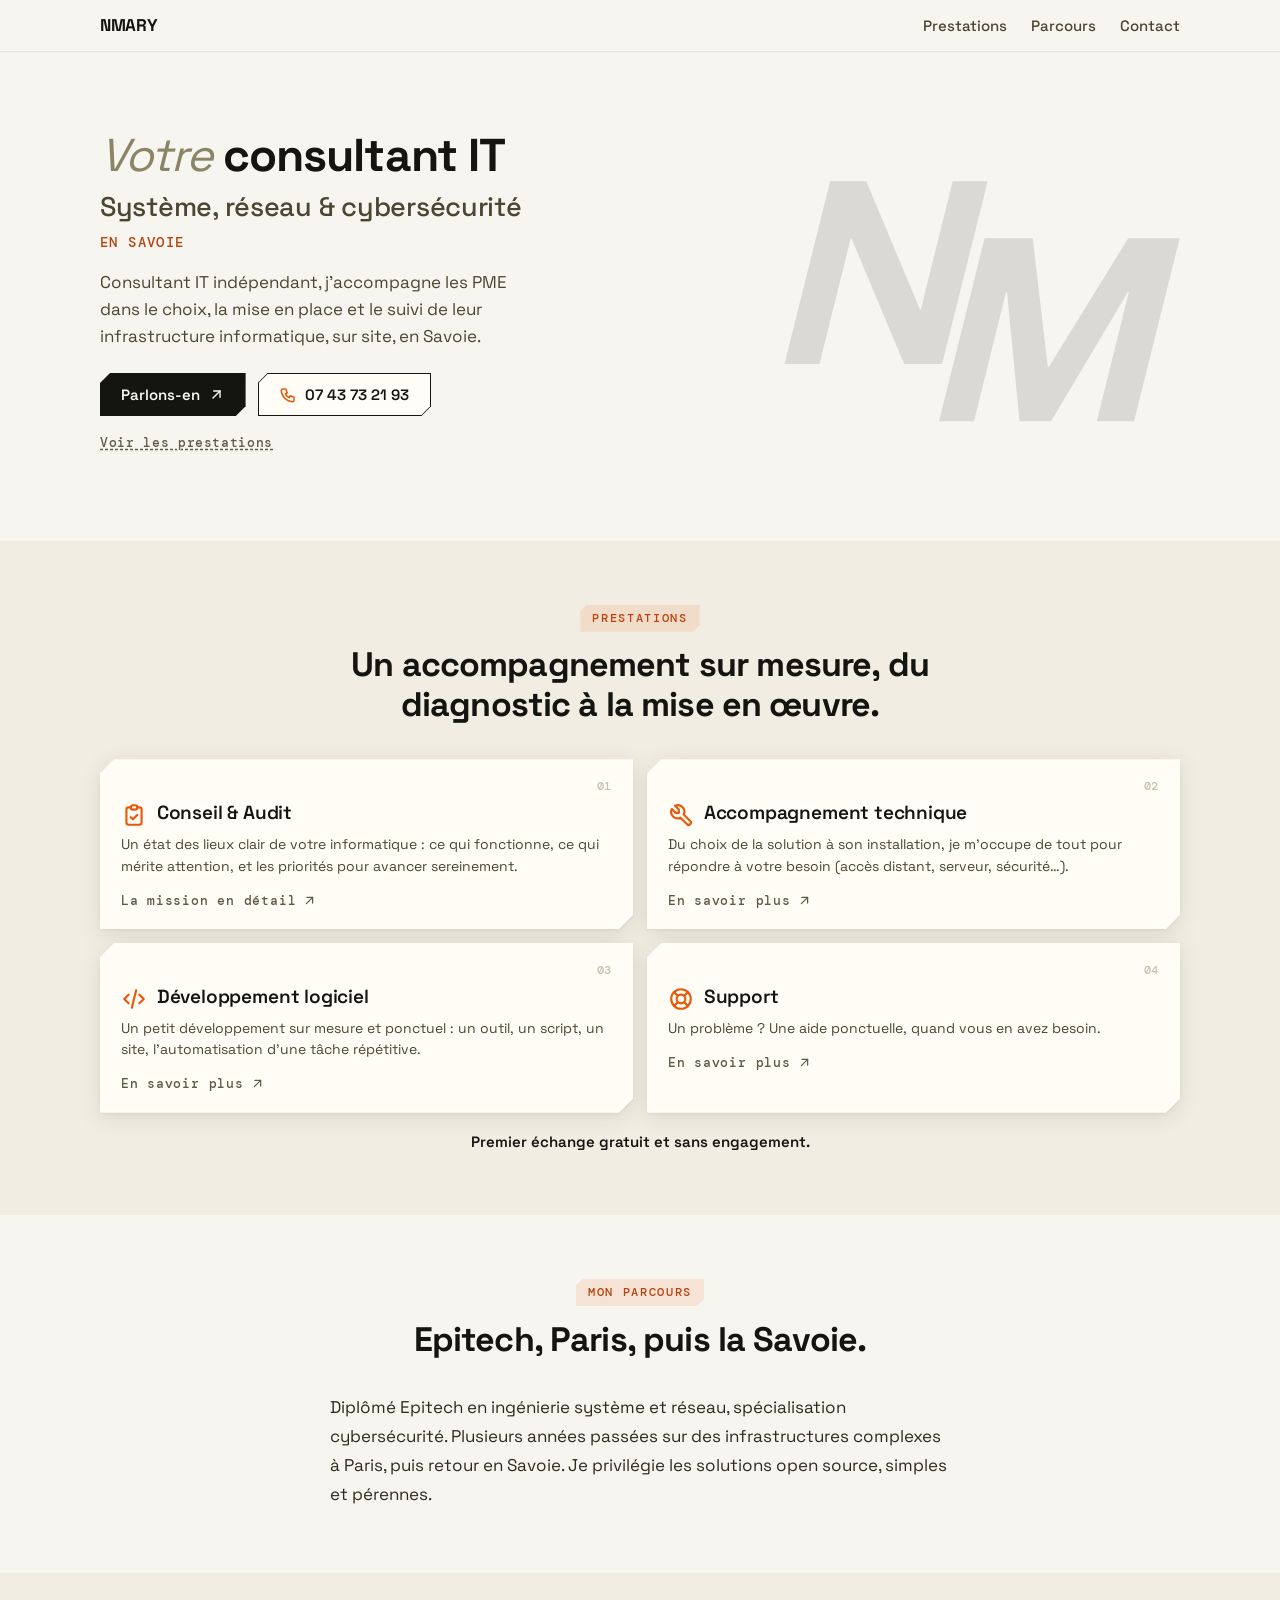
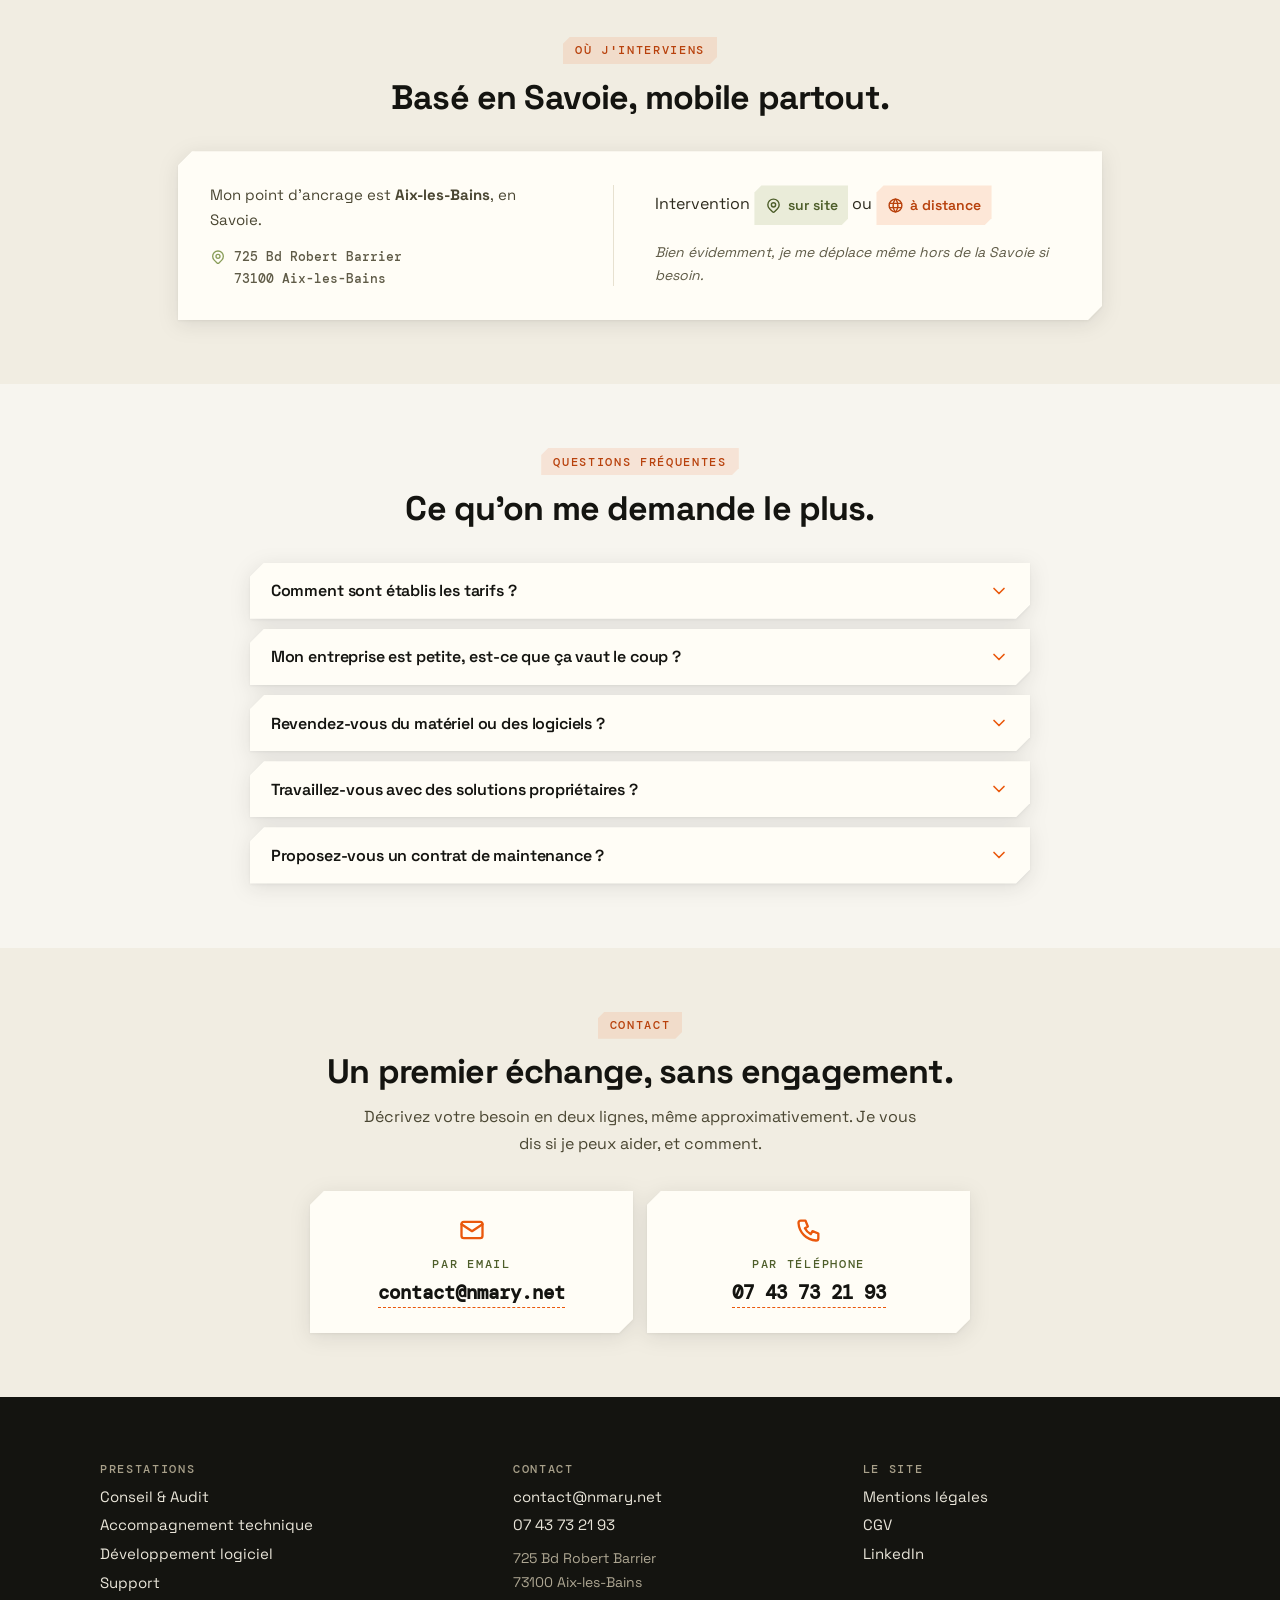
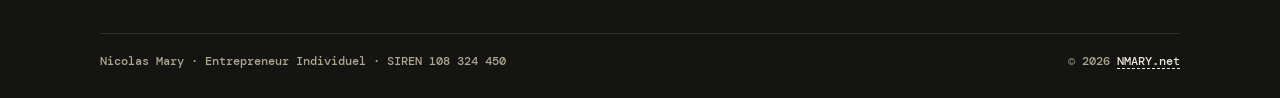
==== commit cc626b86: "feat(ui): rework layout with sticky nav, banded sections and dark footer" ====
--- a/index.html
+++ b/index.html
@@ -37,177 +37,318 @@
   "description": "Consultant IT indépendant pour PME en Savoie : conseil et audit, accompagnement technique, développement logiciel et support.",
   "url": "https://www.nmary.net",
   "email": "contact@nmary.net",
+  "telephone": "+33743732193",
   "founder": "Nicolas Mary",
+  "sameAs": ["https://www.linkedin.com/in/nmary/"],
   "image": "https://www.nmary.net/assets/svg/NM.svg",
   "address": {
     "@type": "PostalAddress",
-    "streetAddress": "Cité de l'Entreprise, 725 Bd Robert Barrier",
+    "streetAddress": "725 Bd Robert Barrier",
     "postalCode": "73100",
     "addressLocality": "Aix-les-Bains",
     "addressRegion": "Savoie",
     "addressCountry": "FR"
   },
   "areaServed": ["Aix-les-Bains", "Chambéry", "Annecy", "Yenne", "Savoie", "Haute-Savoie"],
-  "knowsAbout": ["Réseau", "Serveurs Linux", "Cybersécurité", "Développement logiciel"]
+  "knowsAbout": ["Réseau", "Serveurs Linux", "Cybersécurité", "Développement logiciel"],
+  "hasOfferCatalog": {
+    "@type": "OfferCatalog",
+    "name": "Prestations",
+    "itemListElement": [
+      {
+        "@type": "Offer",
+        "itemOffered": {
+          "@type": "Service",
+          "name": "Conseil & Audit : système, réseau & cybersécurité",
+          "url": "https://www.nmary.net/conseil-audit.html"
+        }
+      },
+      {
+        "@type": "Offer",
+        "itemOffered": {
+          "@type": "Service",
+          "name": "Accompagnement technique",
+          "url": "https://www.nmary.net/accompagnement-technique.html"
+        }
+      },
+      {
+        "@type": "Offer",
+        "itemOffered": {
+          "@type": "Service",
+          "name": "Développement logiciel sur mesure",
+          "url": "https://www.nmary.net/developpement-logiciel.html"
+        }
+      },
+      {
+        "@type": "Offer",
+        "itemOffered": {
+          "@type": "Service",
+          "name": "Support informatique ponctuel",
+          "url": "https://www.nmary.net/support.html"
+        }
+      }
+    ]
+  }
+}
+</script>
+<script type="application/ld+json">
+{
+  "@context": "https://schema.org",
+  "@type": "FAQPage",
+  "mainEntity": [
+    {
+      "@type": "Question",
+      "name": "Comment sont établis les tarifs ?",
+      "acceptedAnswer": {
+        "@type": "Answer",
+        "text": "Je travaille à la journée, et le nombre de jours est estimé et annoncé avant de commencer : vous validez un montant, pas un compteur qui tourne. Sur les missions longues, on réajuste en cours de route, d'un commun accord. Le premier échange est gratuit et sans engagement."
+      }
+    },
+    {
+      "@type": "Question",
+      "name": "Mon entreprise est petite, est-ce que ça vaut le coup ?",
+      "acceptedAnswer": {
+        "@type": "Answer",
+        "text": "Oui. J'accompagne les TPE et PME, avec des solutions à la juste mesure de votre activité et de votre budget."
+      }
+    },
+    {
+      "@type": "Question",
+      "name": "Revendez-vous du matériel ou des logiciels ?",
+      "acceptedAnswer": {
+        "@type": "Answer",
+        "text": "Non. Je suis indépendant de tout fournisseur, je vous conseille dans votre seul intérêt, sans commission sur ce que vous achetez."
+      }
+    },
+    {
+      "@type": "Question",
+      "name": "Travaillez-vous avec des solutions propriétaires ?",
+      "acceptedAnswer": {
+        "@type": "Answer",
+        "text": "Je privilégie l'open source pour des solutions simples et pérennes, mais je m'adapte à votre existant et à vos contraintes."
+      }
+    },
+    {
+      "@type": "Question",
+      "name": "Proposez-vous un contrat de maintenance ?",
+      "acceptedAnswer": {
+        "@type": "Answer",
+        "text": "Pas à ce jour. J'interviens en mission et en support ponctuel, sans contrat récurrent ni abonnement."
+      }
+    }
+  ]
 }
 </script>
 </head>
 <body>
 <div class="page">
-  <div class="container">
-
-    <!-- HERO -->
-    <div class="hero">
-      <div class="hero-text">
-        <h1 class="hero-title">
-          <span class="hero-line1"><em class="hero-you">Votre</em> <span class="hero-role">consultant IT</span></span>
-          <span class="hero-line2">Système, réseau &amp; cybersécurité</span>
-          <span class="hero-badge">EN SAVOIE</span>
-        </h1>
-        <p class="hero-desc">Consultant IT indépendant, j'accompagne les PME dans le choix, la mise en place et le suivi de leur infrastructure informatique, sur site, en Savoie.</p>
-        <div class="hero-actions">
-          <a class="cta" href="mailto:contact@nmary.net">Parlons-en<svg class="icon cta-arrow"><use href="assets/icons.svg#i-arrow-up-right"/></svg></a>
-          <a class="cta-ghost" href="#prestations">
-            <span class="cta-ghost-inner">Voir les prestations</span>
-          </a>
-        </div>
-      </div>
-      <div class="mark">
-        <svg viewBox="0 0 189 187" aria-label="NMARY">
-          <path class="wm" d="M76.5867 128H58.6667L33.8133 68.6933H33.3867L18.6667 128H2.13333L23.68 41.6H40.7467L66.1333 102.187H66.56L81.6 41.6H98.1333L76.5867 128Z"></path>
-          <path class="wm" d="M75.1333 155L96.68 68.6H119.4L126.547 129.507H126.973L164.52 68.6H188.84L167.293 155H149.693L164.84 93.9867H164.413L128.04 155H113.213L107.24 93.9867H106.813L91.6667 155H75.1333Z"></path>
-        </svg>
-      </div>
+<nav class="nav">
+  <div class="nav-inner">
+    <a class="nav-logo" href="index.html">NMARY</a>
+    <div class="nav-links">
+      <a href="#prestations">Prestations</a>
+      <a href="#parcours">Parcours</a>
+      <a href="#contact">Contact</a>
     </div>
-
-    <!-- PRESTATIONS -->
-    <div id="prestations" class="section">
-      <div class="section-header">
-        <h2 class="section-title"><span class="section-index">01</span>Prestations</h2>
-      </div>
-      <p class="section-intro">Un accompagnement sur mesure, du diagnostic à la mise en œuvre.</p>
-      <div class="grid">
-        <div class="card row">
+  </div>
+</nav>
+  <main>
+
+    <div class="band presta-hero">
+      <div class="band-inner">
+        <div class="hero">
+          <div class="hero-text">
+            <h1 class="hero-title">
+              <span class="hero-line1"><em class="hero-you">Votre</em> <span class="hero-role">consultant IT</span></span>
+              <span class="hero-line2">Système, réseau &amp; cybersécurité</span>
+              <span class="hero-badge">EN SAVOIE</span>
+            </h1>
+            <p class="hero-desc">Consultant IT indépendant, j'accompagne les PME dans le choix, la mise en place et le suivi de leur infrastructure informatique, sur site, en Savoie.</p>
+            <div class="hero-actions">
+              <a class="cta" href="mailto:contact@nmary.net">Parlons-en<svg class="icon cta-arrow"><use href="assets/icons.svg#i-arrow-up-right"/></svg></a>
+              <a class="cta-ghost" href="tel:+33743732193">
+                <span class="cta-ghost-inner"><svg class="icon cta-phone"><use href="assets/icons.svg#i-phone"/></svg>07 43 73 21 93</span>
+              </a>
+            </div>
+            <div class="hero-sub-actions">
+              <a class="hero-jump link-dashed" href="#prestations">Voir les prestations</a>
+            </div>
+          </div>
+          <div class="mark">
+            <svg viewBox="0 0 189 187" aria-label="NMARY">
+              <path class="wm" d="M76.5867 128H58.6667L33.8133 68.6933H33.3867L18.6667 128H2.13333L23.68 41.6H40.7467L66.1333 102.187H66.56L81.6 41.6H98.1333L76.5867 128Z"></path>
+              <path class="wm" d="M75.1333 155L96.68 68.6H119.4L126.547 129.507H126.973L164.52 68.6H188.84L167.293 155H149.693L164.84 93.9867H164.413L128.04 155H113.213L107.24 93.9867H106.813L91.6667 155H75.1333Z"></path>
+            </svg>
+          </div>
+        </div>
+      </div>
+    </div>
+
+    <section class="band band-alt" id="prestations">
+      <div class="band-inner">
+        <div class="sec-head">
+          <span class="sec-pill">Prestations</span>
+          <h2 class="sec-title">Un accompagnement sur mesure, du diagnostic à la mise en œuvre.</h2>
+        </div>
+        <div class="grid">
+        <a class="card row" href="conseil-audit.html">
           <span class="card-num">01</span>
           <h3 class="card-title">
             <svg class="icon card-icon"><use href="assets/icons.svg#i-clipboard-check"/></svg>
             <span>Conseil &amp; Audit</span>
           </h3>
-          <div class="card-desc">Un état des lieux clair de votre informatique : ce qui fonctionne, ce qui mérite attention, et les priorités pour avancer sereinement.</div>
-        </div>
-        <div class="card row">
+          <div class="card-desc">Un état des lieux clair de votre informatique : ce qui fonctionne, ce qui mérite attention, et les priorités pour avancer sereinement.</div>
+          <span class="card-more">La mission en détail<svg class="icon"><use href="assets/icons.svg#i-arrow-up-right"/></svg></span>
+        </a>
+        <a class="card row" href="accompagnement-technique.html">
           <span class="card-num">02</span>
           <h3 class="card-title">
             <svg class="icon card-icon"><use href="assets/icons.svg#i-tool"/></svg>
             <span>Accompagnement technique</span>
           </h3>
           <div class="card-desc">Du choix de la solution à son installation, je m'occupe de tout pour répondre à votre besoin (accès distant, serveur, sécurité…).</div>
-        </div>
-        <div class="card row">
+          <span class="card-more">En savoir plus<svg class="icon"><use href="assets/icons.svg#i-arrow-up-right"/></svg></span>
+        </a>
+        <a class="card row" href="developpement-logiciel.html">
           <span class="card-num">03</span>
           <h3 class="card-title">
             <svg class="icon card-icon"><use href="assets/icons.svg#i-code"/></svg>
             <span>Développement logiciel</span>
           </h3>
-          <div class="card-desc">Un petit développement sur mesure et ponctuel : un outil, un script, un site, l'automatisation d'une tâche répétitive.</div>
-        </div>
-        <div class="card row">
+          <div class="card-desc">Un petit développement sur mesure et ponctuel : un outil, un script, un site, l'automatisation d'une tâche répétitive.</div>
+          <span class="card-more">En savoir plus<svg class="icon"><use href="assets/icons.svg#i-arrow-up-right"/></svg></span>
+        </a>
+        <a class="card row" href="support.html">
           <span class="card-num">04</span>
           <h3 class="card-title">
             <svg class="icon card-icon"><use href="assets/icons.svg#i-lifebuoy"/></svg>
             <span>Support</span>
           </h3>
-          <div class="card-desc">Un problème ? Une aide ponctuelle, quand vous en avez besoin.</div>
-        </div>
-      </div>
-      <p class="section-cta">Premier échange gratuit et sans engagement.</p>
+          <div class="card-desc">Un problème ? Une aide ponctuelle, quand vous en avez besoin.</div>
+          <span class="card-more">En savoir plus<svg class="icon"><use href="assets/icons.svg#i-arrow-up-right"/></svg></span>
+        </a>
+        </div>
+        <p class="section-cta">Premier échange gratuit et sans engagement.</p>
+      </div>
+    </section>
+
+    <section class="band" id="parcours">
+      <div class="band-inner">
+        <div class="sec-head">
+          <span class="sec-pill">Mon parcours</span>
+          <h2 class="sec-title">Epitech, Paris, puis la Savoie.</h2>
+        </div>
+        <div class="prose">
+          <p class="parcours-text">Diplômé Epitech en ingénierie système et réseau, spécialisation cybersécurité. Plusieurs années passées sur des infrastructures complexes à Paris, puis retour en Savoie. Je privilégie les solutions <span>open source</span>, simples et pérennes.</p>
+        </div>
+      </div>
+    </section>
+
+    <section class="band band-alt" id="zone">
+      <div class="band-inner">
+        <div class="sec-head">
+          <span class="sec-pill">Où j'interviens</span>
+          <h2 class="sec-title">Basé en Savoie, mobile partout.</h2>
+        </div>
+        <div class="card-shell">
+        <div class="card zone-box">
+          <div class="zone-col zone-col-left">
+            <p class="zone-desc">Mon point d'ancrage est <strong>Aix-les-Bains</strong>, en Savoie.</p>
+            <p class="zone-address"><svg class="icon"><use href="assets/icons.svg#i-map-pin"/></svg><span>725 Bd Robert Barrier<br>73100 Aix-les-Bains</span></p>
+          </div>
+          <div class="zone-col zone-col-right">
+            <p class="zone-line">Intervention <span class="zone-tag olive"><svg class="icon"><use href="assets/icons.svg#i-map-pin"/></svg>sur site</span> ou <span class="zone-tag orange"><svg class="icon"><use href="assets/icons.svg#i-world"/></svg>à distance</span></p>
+            <p class="zone-note">Bien évidemment, je me déplace même hors de la Savoie si besoin.</p>
+          </div>
+        </div>
+        </div>
+      </div>
+    </section>
+
+    <section class="band" id="faq">
+      <div class="band-inner">
+        <div class="sec-head">
+          <span class="sec-pill">Questions fréquentes</span>
+          <h2 class="sec-title">Ce qu'on me demande le plus.</h2>
+        </div>
+        <div class="faq-list">
+        <details class="card faq-item">
+          <summary class="faq-question">Comment sont établis les tarifs ?<svg class="icon faq-chevron"><use href="assets/icons.svg#i-chevron-down"/></svg></summary>
+          <div class="faq-answer">Je travaille à la journée, et le nombre de jours est estimé et annoncé avant de commencer : vous validez un montant, pas un compteur qui tourne. Sur les missions longues, on réajuste en cours de route, d'un commun accord. Le premier échange est gratuit et sans engagement.</div>
+        </details>
+        <details class="card faq-item">
+          <summary class="faq-question">Mon entreprise est petite, est-ce que ça vaut le coup ?<svg class="icon faq-chevron"><use href="assets/icons.svg#i-chevron-down"/></svg></summary>
+          <div class="faq-answer">Oui. J'accompagne les TPE et PME, avec des solutions à la juste mesure de votre activité et de votre budget.</div>
+        </details>
+        <details class="card faq-item">
+          <summary class="faq-question">Revendez-vous du matériel ou des logiciels ?<svg class="icon faq-chevron"><use href="assets/icons.svg#i-chevron-down"/></svg></summary>
+          <div class="faq-answer">Non. Je suis indépendant de tout fournisseur, je vous conseille dans votre seul intérêt, sans commission sur ce que vous achetez.</div>
+        </details>
+        <details class="card faq-item">
+          <summary class="faq-question">Travaillez-vous avec des solutions propriétaires ?<svg class="icon faq-chevron"><use href="assets/icons.svg#i-chevron-down"/></svg></summary>
+          <div class="faq-answer">Je privilégie l'open source pour des solutions simples et pérennes, mais je m'adapte à votre existant et à vos contraintes.</div>
+        </details>
+        <details class="card faq-item">
+          <summary class="faq-question">Proposez-vous un contrat de maintenance ?<svg class="icon faq-chevron"><use href="assets/icons.svg#i-chevron-down"/></svg></summary>
+          <div class="faq-answer">Pas à ce jour. J'interviens en mission et en <a href="support.html">support ponctuel</a>, sans contrat récurrent ni abonnement.</div>
+        </details>
+        </div>
+      </div>
+    </section>
+
+    <section class="band band-alt" id="contact">
+      <div class="band-inner">
+        <div class="sec-head">
+          <span class="sec-pill">Contact</span>
+          <h2 class="sec-title">Un premier échange, sans engagement.</h2>
+          <p class="sec-lead">Décrivez votre besoin en deux lignes, même approximativement. Je vous dis si je peux aider, et comment.</p>
+        </div>
+        <div class="contact-grid">
+          <a class="card contact-card" href="mailto:contact@nmary.net">
+            <svg class="icon contact-card-icon"><use href="assets/icons.svg#i-mail"/></svg>
+            <span class="contact-card-label">Par email</span>
+            <span class="contact-card-value">contact@nmary.net</span>
+          </a>
+          <a class="card contact-card" href="tel:+33743732193">
+            <svg class="icon contact-card-icon"><use href="assets/icons.svg#i-phone"/></svg>
+            <span class="contact-card-label">Par téléphone</span>
+            <span class="contact-card-value">07 43 73 21 93</span>
+          </a>
+        </div>
+      </div>
+    </section>
+
+  </main>
+
+  <footer class="footer">
+    <div class="footer-inner">
+      <div class="footer-cols">
+        <div class="footer-col">
+          <div class="footer-col-title">Prestations</div>
+          <a href="conseil-audit.html">Conseil &amp; Audit</a>
+          <a href="accompagnement-technique.html">Accompagnement technique</a>
+          <a href="developpement-logiciel.html">Développement logiciel</a>
+          <a href="support.html">Support</a>
+        </div>
+        <div class="footer-col">
+          <div class="footer-col-title">Contact</div>
+          <a href="mailto:contact@nmary.net">contact@nmary.net</a>
+          <a href="tel:+33743732193">07 43 73 21 93</a>
+          <p class="footer-addr">725 Bd Robert Barrier<br>73100 Aix-les-Bains</p>
+        </div>
+        <div class="footer-col">
+          <div class="footer-col-title">Le site</div>
+          <a href="mentions-legales.html">Mentions légales</a>
+          <a href="cgv.html">CGV</a>
+          <a href="https://www.linkedin.com/in/nmary/" target="_blank" rel="noopener">LinkedIn</a>
+        </div>
+      </div>
+      <div class="footer-bottom">
+        <span>Nicolas Mary · Entrepreneur Individuel · SIREN 108 324 450</span>
+        <span>© 2026 <a class="footer-brand" href="https://nmary.net">NMARY.net</a></span>
+      </div>
     </div>
-
-    <!-- PARCOURS -->
-    <div id="parcours" class="section">
-      <div class="section-header">
-        <h2 class="section-title"><span class="section-index">02</span>Mon parcours</h2>
-      </div>
-      <p class="parcours-text">Diplômé Epitech en ingénierie système et réseau, spécialisation cybersécurité. Plusieurs années passées sur des infrastructures complexes à Paris, puis retour en Savoie. Je privilégie les solutions <span>open source</span>, simples et pérennes.</p>
-    </div>
-
-    <!-- ZONE -->
-    <div id="zone" class="section">
-      <div class="section-header">
-        <h2 class="section-title"><span class="section-index">03</span>Où j'interviens</h2>
-      </div>
-      <div class="card zone-box">
-        <div class="zone-col zone-col-left">
-          <div class="zone-heading"><span>Basé en Savoie, mobile partout</span></div>
-          <p class="zone-desc">Mon point d'ancrage est <strong>Aix-les-Bains</strong>, en Savoie.</p>
-        </div>
-        <div class="zone-col zone-col-right">
-          <p class="zone-line">Intervention <span class="zone-tag olive"><svg class="icon"><use href="assets/icons.svg#i-map-pin"/></svg>sur site</span> ou <span class="zone-tag orange"><svg class="icon"><use href="assets/icons.svg#i-world"/></svg>à distance</span></p>
-          <p class="zone-note">Bien évidemment, je me déplace même hors de la Savoie si besoin.</p>
-        </div>
-      </div>
-    </div>
-
-    <!-- FAQ -->
-    <div class="section">
-      <div class="section-header">
-        <h2 class="section-title"><span class="section-index">04</span>Questions fréquentes</h2>
-      </div>
-      <div class="faq-list">
-        <details class="card faq-item">
-          <summary class="faq-question">Comment sont établis les tarifs ?<svg class="icon faq-chevron"><use href="assets/icons.svg#i-chevron-down"/></svg></summary>
-          <div class="faq-answer">Prestation au forfait ou à la journée selon la mission, après un premier échange gratuit et sans engagement.</div>
-        </details>
-        <details class="card faq-item">
-          <summary class="faq-question">Mon entreprise est petite, est-ce que ça vaut le coup ?<svg class="icon faq-chevron"><use href="assets/icons.svg#i-chevron-down"/></svg></summary>
-          <div class="faq-answer">Oui. J'accompagne les TPE et PME, avec des solutions à la juste mesure de votre activité et de votre budget.</div>
-        </details>
-        <details class="card faq-item">
-          <summary class="faq-question">Revendez-vous du matériel ou des logiciels ?<svg class="icon faq-chevron"><use href="assets/icons.svg#i-chevron-down"/></svg></summary>
-          <div class="faq-answer">Non. Je suis indépendant de tout fournisseur, je vous conseille dans votre seul intérêt, sans commission sur ce que vous achetez.</div>
-        </details>
-        <details class="card faq-item">
-          <summary class="faq-question">Travaillez-vous avec des solutions propriétaires ?<svg class="icon faq-chevron"><use href="assets/icons.svg#i-chevron-down"/></svg></summary>
-          <div class="faq-answer">Je privilégie l'open source pour des solutions simples et pérennes, mais je m'adapte à votre existant et à vos contraintes.</div>
-        </details>
-      </div>
-    </div>
-
-    <!-- CONTACT -->
-    <div id="contact" class="contact-wrap">
-      <div class="contact-divider"></div>
-      <a class="contact" href="mailto:contact@nmary.net">
-        <div class="contact-inner">
-          <div class="contact-label">UN BESOIN, UNE QUESTION ?</div>
-          <div class="contact-heading">
-            <svg class="icon mail-icon"><use href="assets/icons.svg#i-mail"/></svg>
-            <span class="contact-title">Parlons-en.</span>
-          </div>
-          <div class="contact-footer">
-            <span class="contact-email">contact@nmary.net</span>
-          </div>
-        </div>
-      </a>
-    </div>
-
-    <!-- FOOTER -->
-    <div class="footer">
-      <div class="footer-legal">Nicolas Mary · Entrepreneur Individuel · SIREN 108 324 450</div>
-      <div class="footer-address"><svg class="icon"><use href="assets/icons.svg#i-map-pin"/></svg><span>Cité de l'Entreprise · 725 Bd Robert Barrier · 73100 Aix-les-Bains</span></div>
-      <a class="footer-social" href="https://www.linkedin.com/in/nmary/" target="_blank" rel="noopener" aria-label="Profil LinkedIn de Nicolas Mary">
-        <svg class="icon"><use href="assets/icons.svg#i-brand-linkedin"/></svg><span>LinkedIn</span>
-      </a>
-      <nav class="footer-nav">
-        <a class="footer-link link-dashed" href="mentions-legales.html">Mentions légales</a>
-        <span>·</span>
-        <a class="footer-link link-dashed" href="cgv.html">CGV</a>
-      </nav>
-      <div class="footer-bottom">
-        <span>© 2026 <a class="footer-brand" href="https://nmary.net">NMARY.net</a></span>
-      </div>
-    </div>
-
-  </div>
+  </footer>
 </div>
 </body>
 </html>
--- a/assets/style.css
+++ b/assets/style.css
@@ -34,9 +34,11 @@
 
 html { scroll-behavior: smooth; }
 body { margin: 0; }
+
 .icon { display: inline-block; width: 1em; height: 1em; flex-shrink: 0; fill: none; stroke: currentColor; stroke-width: 2; stroke-linecap: round; stroke-linejoin: round; vertical-align: middle; }
-a { color: #EA580C; text-decoration: none; }
-a:hover { color: #F6A46B; }
+a { color: #B8410C; text-decoration: none; }
+a:hover { color: #EA580C; }
+.link-dashed { text-decoration: underline; text-decoration-style: dashed; text-underline-offset: 2px; }
 
 @keyframes wiggle {
   0%, 100% { transform: rotate(0deg); }
@@ -48,30 +50,59 @@
 
 /* ---- Page shell ---- */
 .page { background: #F7F5EF; color: #141410; font-family: 'Space Grotesk', -apple-system, BlinkMacSystemFont, sans-serif; min-height: 100vh; }
-.container, .legal-container { margin: 0 auto; }
+.legal-container { margin: 0 auto; }
+
+/* ---- Top navigation ---- */
+.nav { position: sticky; top: 0; z-index: 20; background: rgba(247,245,239,.92); backdrop-filter: saturate(140%) blur(8px); border-bottom: 1px solid rgba(20,20,16,.08); }
+.nav-inner { max-width: 1080px; margin: 0 auto; padding: .8rem 1.5rem; display: flex; align-items: center; gap: 1.2rem; }
+.nav-logo { display: inline-flex; align-items: center; font-weight: 700; font-size: 17px; letter-spacing: -.02em; color: #141410; }
+.nav-logo:hover { color: #B8410C; }
+.nav-links { display: flex; margin-left: auto; gap: 1.5rem; }
+.nav-links a { font-size: 15px; font-weight: 500; color: #4A4632; }
+.nav-links a:hover { color: #B8410C; }
+@media (max-width: 460px) {
+  .nav-links { gap: 1rem; }
+  .nav-links a { font-size: 14px; }
+}
 
 /* ---- Card component (prestations, zone, faq) ---- */
-.card { background: #FFFDF6; clip-path: polygon(14px 0,100% 0,100% calc(100% - 14px),calc(100% - 14px) 100%,0 100%,0 14px); filter: drop-shadow(0 1px 2px rgba(20,20,16,.06)); }
+/* clip-path decoupe la sortie du filtre applique au MEME element : une
+   drop-shadow pose sur .card est donc supprimee par sa propre silhouette.
+   L'ombre est portée par le conteneur, dont l'alpha composite est l'union
+   des cartes. .card-shell enveloppe les cartes isolees. */
+.card { background: #FFFDF6; clip-path: polygon(14px 0,100% 0,100% calc(100% - 14px),calc(100% - 14px) 100%,0 100%,0 14px); }
+.grid, .presta-more, .faq-list, .contact-grid, .card-shell {
+  filter: drop-shadow(0 1px 1px rgba(20,20,16,.05)) drop-shadow(0 4px 10px rgba(20,20,16,.10));
+}
 .card-title { margin: 0; font-weight: 600; font-size: 19px; letter-spacing: -.01em; line-height: 1.2; display: flex; align-items: center; gap: 10px; }
 .card-icon { font-size: 26px; color: #EA580C; flex-shrink: 0; }
 .card-desc { font-size: 14px; color: #4A4632; line-height: 1.55; margin-top: .35rem; }
 
-/* ---- Section header ---- */
-.section-header { display: flex; align-items: baseline; justify-content: space-between; border-bottom: 2px solid #141410; padding-bottom: .7rem; }
-.section-title { margin: 0; font-weight: 700; font-size: 20px; letter-spacing: -.02em; display: inline-flex; align-items: center; gap: .6rem; }
-.section-index { font-family: 'DM Mono', monospace; font-size: 14px; font-weight: 500; color: #EA580C; letter-spacing: .04em; line-height: 1; position: relative; top: 1px; }
-.section-intro { font-size: 15px; color: #4A4632; line-height: 1.6; margin: 1rem 0 0; }
-.section-cta { font-size: 15px; font-weight: 600; color: #141410; margin: 1.25rem 0 0; }
+/* ---- Alternating section bands ---- */
+.band { padding: 2.75rem 0; }
+.band-alt { background: #F1EDE2; }
+.band-inner { max-width: 1080px; margin: 0 auto; padding: 0 1.5rem; }
+
+/* ---- Centered section header (pill + statement) ---- */
+.sec-head { text-align: center; max-width: 640px; margin: 0 auto 1.6rem; }
+.sec-pill { display: inline-block; font-family: 'DM Mono', monospace; font-weight: 500; font-size: 12px; letter-spacing: .14em; text-transform: uppercase; color: #B8410C; background: rgba(234,88,12,.11); padding: .35rem .75rem; clip-path: polygon(7px 0,100% 0,100% calc(100% - 7px),calc(100% - 7px) 100%,0 100%,0 7px); }
+.sec-title { margin: .85rem 0 0; font-weight: 700; font-size: 27px; line-height: 1.18; letter-spacing: -.025em; color: #141410; }
+.sec-lead { font-size: 16px; color: #4A4632; line-height: 1.65; margin: .75rem auto 0; max-width: 560px; }
+.section-cta { font-size: 15px; font-weight: 600; color: #141410; margin: 1.2rem 0 0; text-align: center; }
 
 /* ---- Hero ---- */
 .hero-title { margin: 0; letter-spacing: -.03em; }
-.hero-line1 { display: block; font-size: 32px; line-height: 1.1; color: #3A3728; }
+.hero-line1 { display: block; font-size: 34px; line-height: 1.08; color: #3A3728; }
 .hero-you { font-style: italic; font-weight: 400; color: #8A8564; }
 .hero-role { font-weight: 700; color: #141410; }
 .hero-line2 { display: block; font-size: 24px; font-weight: 500; color: #4A4632; letter-spacing: -.01em; margin-top: .5rem; }
-.hero-badge { display: block; font-family: 'DM Mono', monospace; font-size: 14px; font-weight: 500; letter-spacing: .1em; color: #EA580C; margin-top: .6rem; }
-.hero-desc { font-size: 16px; color: #4A4632; line-height: 1.6; max-width: 380px; margin: 1.4rem 0 0; }
-.hero-actions { display: flex; gap: 12px; flex-wrap: wrap; margin-top: 1.8rem; }
+.hero-badge { display: block; font-family: 'DM Mono', monospace; font-size: 14px; font-weight: 500; letter-spacing: .1em; color: #B8410C; margin-top: .6rem; }
+.hero-desc { font-size: 17px; color: #4A4632; line-height: 1.6; max-width: 440px; margin: 1.1rem 0 0; }
+.hero-actions { display: flex; gap: 12px; flex-wrap: wrap; margin-top: 1.4rem; }
+.cta-phone { font-size: 18px; color: #EA580C; }
+.hero-sub-actions { margin-top: .9rem; }
+.hero-jump { font-family: 'DM Mono', monospace; font-size: 13px; font-weight: 500; letter-spacing: .05em; color: #5F5B47; }
+.hero-jump:hover { color: #EA580C; }
 
 /* ---- CTA buttons ---- */
 .cta { display: inline-flex; align-items: center; gap: 8px; background: #141410; color: #F7F5EF; font-weight: 600; font-size: 15px; padding: .7rem 1.3rem; clip-path: polygon(10px 0,100% 0,100% calc(100% - 10px),calc(100% - 10px) 100%,0 100%,0 10px); }
@@ -88,8 +119,13 @@
 .mark .wm { fill: currentColor; opacity: .12; }
 
 /* ---- Prestations grid ---- */
-.row { padding: 1.2rem 1.3rem; transition: background .18s ease, filter .18s ease; }
-.row:hover { background: rgba(234,88,12,.06); filter: drop-shadow(0 3px 8px rgba(20,20,16,.1)); }
+.row { padding: 1.2rem 1.3rem; transition: background .18s ease, transform .18s ease; }
+.row:hover { background: rgba(234,88,12,.06); transform: translateY(-2px); }
+.grid a.card { display: block; color: #141410; }
+.card-more { display: inline-flex; align-items: center; gap: 6px; margin-top: .9rem; font-family: 'DM Mono', monospace; font-size: 13px; font-weight: 500; letter-spacing: .06em; color: #5F5B47; transition: color .18s ease; }
+.card-more .icon { font-size: 15px; transition: transform .25s cubic-bezier(.34,1.56,.64,1); }
+.row:hover .card-more { color: #EA580C; }
+.row:hover .card-more .icon { transform: translate(2px,-2px); }
 .card-num { display: block; text-align: right; font-family: 'DM Mono', monospace; font-size: 12px; font-weight: 500; letter-spacing: .06em; color: #C7C0AD; margin-bottom: .5rem; transition: color .18s ease; }
 .row:hover .card-num { color: #EA580C; }
 
@@ -97,73 +133,74 @@
 .parcours-text { font-size: 17px; color: #2E2B1E; line-height: 1.7; margin: 1.3rem 0 0; }
 
 /* ---- Zone ---- */
-.zone-box { display: flex; align-items: center; padding: 1.9rem 2rem; margin-top: 1.2rem; }
+.zone-box { display: flex; align-items: center; padding: 1.9rem 2rem; max-width: 860px; margin: 0 auto; }
 .zone-col { flex: 1; min-width: 0; }
 .zone-col-left { flex: 0 0 42%; padding-right: 2.6rem; }
 .zone-col-right { padding-left: 2.6rem; border-left: 1px solid #E7E1D0; }
-.zone-heading { margin-bottom: .5rem; }
-.zone-heading span { font-weight: 600; font-size: 17px; }
 .zone-desc { font-size: 15px; color: #4A4632; line-height: 1.7; margin: 0; }
+.zone-address { display: flex; align-items: flex-start; gap: 8px; margin: .8rem 0 0; font-family: 'DM Mono', monospace; font-weight: 500; font-size: 13px; line-height: 1.7; color: #5F5B47; }
+.zone-address .icon { font-size: 16px; color: #8A9E5A; flex-shrink: 0; margin-top: 3px; }
 .zone-line { font-size: 16px; color: #2E2B1E; line-height: 2.2; margin: 0; }
 .zone-tag { display: inline-flex; align-items: center; gap: 6px; padding: .28rem .66rem; font-weight: 600; font-size: 14px; vertical-align: middle; clip-path: polygon(7px 0,100% 0,100% calc(100% - 7px),calc(100% - 7px) 100%,0 100%,0 7px); }
 .zone-tag .icon { font-size: 17px; }
 .zone-tag.olive { background: rgba(138,158,90,.18); color: #4E5E2A; }
 .zone-tag.orange { background: rgba(234,88,12,.13); color: #B8410C; }
-.zone-note { font-style: italic; font-size: 14px; color: #8A8564; line-height: 1.6; margin: 1rem 0 0; }
+.zone-note { font-style: italic; font-size: 14px; color: #5F5B47; line-height: 1.6; margin: 1rem 0 0; }
 
 /* ---- FAQ ---- */
-.faq-list { display: flex; flex-direction: column; gap: 10px; margin-top: 1.2rem; }
+.faq-list { display: flex; flex-direction: column; gap: 10px; max-width: 780px; margin: 0 auto; }
 .faq-item { padding: 1.1rem 1.3rem; }
 .faq-question { font-weight: 600; font-size: 16px; letter-spacing: -.01em; display: flex; align-items: center; justify-content: space-between; gap: 14px; cursor: pointer; list-style: none; }
 .faq-question::-webkit-details-marker { display: none; }
 .faq-chevron { font-size: 20px; color: #EA580C; flex-shrink: 0; transition: transform .22s ease; }
 .faq-item[open] .faq-chevron { transform: rotate(180deg); }
-.faq-answer { font-size: 14px; color: #4A4632; line-height: 1.6; margin-top: .7rem; max-width: 520px; }
+.faq-answer { font-size: 15px; color: #4A4632; line-height: 1.65; margin-top: .8rem; }
 
 /* ---- Contact ---- */
-.contact-divider { height: 2px; background-image: repeating-linear-gradient(to right, #141410 0 14px, transparent 14px 26px); margin-bottom: 1.8rem; }
-.contact { position: relative; display: block; padding: 2rem 1.6rem; overflow: hidden; clip-path: polygon(18px 0,100% 0,100% calc(100% - 18px),calc(100% - 18px) 100%,0 100%,0 18px); background-color: #FFFDF6; cursor: pointer; transition: background .18s ease, filter .18s ease; }
-.contact:hover { background: #FBFAF5; filter: drop-shadow(0 8px 20px rgba(20,20,16,.16)); }
-.contact-inner { display: flex; flex-direction: column; align-items: center; text-align: center; }
-.contact-label { font-family: 'DM Mono', monospace; font-size: 11px; letter-spacing: .16em; color: #8A9E5A; transition: color .18s; }
-.contact:hover .contact-label { color: #C2762E; }
-.contact-heading { display: flex; align-items: center; justify-content: center; gap: 12px; margin: .7rem 0 1.1rem; }
-.mail-icon { font-size: 30px; color: #EA580C; display: inline-block; }
-.contact:hover .mail-icon { animation: wiggle .5s ease; }
-.contact-title { font-size: 38px; font-weight: 700; letter-spacing: -.03em; line-height: 1; color: #141410; transition: color .18s; }
-.contact:hover .contact-title { color: #141410; }
-.contact-footer { display: flex; flex-direction: column; align-items: center; gap: 6px; }
-.contact-email { font-family: 'DM Mono', monospace; font-size: 24px; font-weight: 600; color: #141410; border-bottom: 1px dashed #EA580C; padding-bottom: 3px; background-image: linear-gradient(#EA580C,#EA580C); background-repeat: no-repeat; background-position: left bottom; background-size: 0% 2px; transition: color .18s, background-size .4s cubic-bezier(.65,0,.35,1), border-color .18s; }
-.contact:hover .contact-email { border-color: transparent; background-size: 100% 2px; }
-
-/* ---- Footer ---- */
-.footer { display: flex; flex-direction: column; align-items: center; gap: 1.1rem; font-family: 'DM Mono', monospace; font-size: 13px; color: #9A9578; border-top: 1px solid rgba(20,20,16,.1); }
-.footer-legal { text-align: center; max-width: 620px; line-height: 1.7; }
-.footer-address { display: flex; align-items: center; justify-content: center; gap: 7px; color: #5F5B47; font-size: 13px; }
-.footer-address .icon { font-size: 15px; color: #8A9E5A; flex-shrink: 0; }
-.footer-nav { display: flex; gap: 16px; flex-wrap: wrap; justify-content: center; }
-.link-dashed { text-decoration: underline; text-decoration-style: dashed; text-underline-offset: 2px; }
-.footer-link { color: #9A9578; transition: color .15s ease; }
-.footer-link:hover { color: #EA580C; }
-.footer-social { display: inline-flex; align-items: center; gap: 7px; color: #9A9578; transition: color .15s ease; }
-.footer-social .icon { font-size: 17px; }
-.footer-social:hover { color: #EA580C; }
-.footer-bottom { display: flex; align-items: center; justify-content: center; width: 100%; gap: 12px; flex-wrap: wrap; }
-.footer-brand { color: #9A9578; text-decoration: underline; text-decoration-style: dashed; text-underline-offset: 3px; transition: color .15s ease; }
-.footer-brand:hover { color: #141410; }
-
-.container { max-width: 720px; }
-.hero { position: relative; color: #141410; overflow: hidden; background-color: #FFFDF6; padding: 2.6rem 1.5rem 3rem; scroll-margin-top: 64px; }
+.contact-grid { display: grid; grid-template-columns: 1fr; gap: 14px; max-width: 660px; margin: 0 auto; }
+.contact-card { display: flex; flex-direction: column; align-items: center; text-align: center; padding: 1.6rem 1.3rem; color: #141410; transition: background .18s ease, transform .18s ease; }
+.contact-card:hover { background: rgba(234,88,12,.05); transform: translateY(-2px); }
+.contact-card-icon { font-size: 28px; color: #EA580C; }
+.contact-card:hover .contact-card-icon { animation: wiggle .5s ease; }
+.contact-card-label { font-family: 'DM Mono', monospace; font-weight: 500; font-size: 12px; letter-spacing: .14em; text-transform: uppercase; color: #4E5E2A; margin-top: .7rem; }
+.contact-card-value { font-family: 'DM Mono', monospace; font-weight: 600; font-size: 19px; color: #141410; margin-top: .5rem; border-bottom: 1px dashed #EA580C; padding-bottom: 2px; }
+.contact-card:hover .contact-card-value { color: #B8410C; }
+
+@media (min-width: 560px) {
+  .contact-grid { grid-template-columns: 1fr 1fr; }
+}
+
+/* ---- Footer (bande sombre, 3 colonnes, logotype de cloture) ---- */
+.footer { background: #141410; color: #C7C0AD; padding: 3rem 0 1.5rem; }
+.footer-inner { max-width: 1080px; margin: 0 auto; padding: 0 1.5rem; }
+.footer-cols { display: grid; grid-template-columns: 1fr; gap: 2.2rem; }
+.footer-col { display: flex; flex-direction: column; align-items: flex-start; gap: .6rem; }
+.footer-col-title { font-family: 'DM Mono', monospace; font-weight: 500; font-size: 12px; letter-spacing: .14em; text-transform: uppercase; color: #A8A08A; }
+.footer-col a { font-size: 15px; color: #E9E5D9; transition: color .15s ease; }
+.footer-col a:hover { color: #EA580C; }
+.footer-col .icon { font-size: 16px; margin-right: 7px; color: #8A9E5A; }
+.footer-addr { font-size: 14px; line-height: 1.7; color: #ADA692; margin: .2rem 0 0; }
+.footer-bottom { display: flex; flex-direction: column; align-items: center; text-align: center; gap: .5rem; margin-top: 2.4rem; font-family: 'DM Mono', monospace; font-weight: 500; font-size: 12px; color: #ADA692; border-top: 1px solid rgba(247,245,239,.12); padding-top: 1.2rem; }
+.footer-brand { color: #E9E5D9; text-decoration: underline; text-decoration-style: dashed; text-underline-offset: 3px; }
+.footer-brand:hover { color: #EA580C; }
+
+@media (min-width: 700px) {
+  .footer-cols { grid-template-columns: 1.2fr 1fr 1fr; gap: 2rem; }
+  .footer-bottom { flex-direction: row; justify-content: space-between; text-align: left; }
+}
+@media (min-width: 860px) {
+  .footer { padding: 4rem 0 1.8rem; }
+  .footer-inner { padding: 0 3rem; }
+}
+
+.hero { position: relative; color: #141410; }
 .hero-text { position: relative; z-index: 1; max-width: none; }
 .mark { position: absolute; top: 2.5rem; right: 1.2rem; width: 340px; height: 337px; }
-.grid { display: grid; grid-template-columns: 1fr; gap: 12px; margin-top: 1.2rem; }
+.grid { display: grid; grid-template-columns: 1fr; gap: 14px; }
 .grid > .card { min-width: 0; }
 .grid .card-title { align-items: flex-start; }
 .grid .card-icon { line-height: 1.2; }
-.section { padding: 3rem 1.5rem 0; }
-#prestations, #zone { scroll-margin-top: 64px; }
-.contact-wrap { margin: 2rem 1.5rem 2.4rem; scroll-margin-top: 64px; }
-.footer { padding: 1.6rem 1.5rem; }
+#prestations, #parcours, #zone, #faq, #contact { scroll-margin-top: 68px; }
 
 @media (max-width: 639px) {
   .zone-box { flex-direction: column; align-items: stretch; }
@@ -179,13 +216,78 @@
 }
 
 @media (min-width: 860px) {
-  .container { max-width: 1080px; }
-  .hero { display: flex; align-items: center; justify-content: space-between; gap: 2.5rem; padding: 4.5rem 3rem; }
-  .hero-text { max-width: 520px; }
+  .hero { display: flex; align-items: center; justify-content: space-between; gap: 2.5rem; }
+  .hero-text { max-width: 560px; }
+  .hero-line1 { font-size: 46px; }
+  .hero-line2 { font-size: 27px; }
   .mark { position: static; width: 400px; height: 396px; flex-shrink: 0; }
-  .section { padding: 4.5rem 3rem 0; }
-  .contact-wrap { margin: 2.6rem 3rem 3.2rem; }
-  .footer { padding: 2rem 3rem; }
+  .band { padding: 4rem 0; }
+  .band-inner { padding: 0 3rem; }
+  .nav-inner { padding: .9rem 3rem; }
+  .sec-head { margin-bottom: 2.1rem; }
+  .sec-title { font-size: 34px; }
+}
+
+/* ---- Prestation page header (hero, left-aligned like the home hero) ---- */
+.presta-hero { padding: 2rem 0 2.5rem; }
+.back-link .icon { font-size: 16px; }
+.back-link:hover { color: #EA580C; }
+
+.presta-header { margin-top: 1.3rem; max-width: 680px; }
+.presta-eyebrow { display: flex; align-items: center; gap: .6rem; font-family: 'DM Mono', monospace; font-size: 13px; font-weight: 500; letter-spacing: .1em; color: #B8410C; text-transform: uppercase; }
+.presta-eyebrow .icon { font-size: 20px; }
+.presta-title { font-size: 34px; font-weight: 700; letter-spacing: -.03em; line-height: 1.08; margin: .9rem 0 0; }
+.presta-sub { font-size: 19px; font-weight: 500; color: #4A4632; letter-spacing: -.01em; margin: .55rem 0 0; }
+.presta-lead { font-size: 17px; color: #2E2B1E; line-height: 1.65; margin: 1.1rem 0 0; max-width: 600px; }
+.presta-lead strong { font-weight: 600; color: #141410; }
+
+.presta-flag { display: inline-flex; align-items: center; gap: 7px; margin-top: 1.3rem; padding: .32rem .7rem; font-weight: 600; font-size: 13px; background: rgba(234,88,12,.13); color: #B8410C; clip-path: polygon(7px 0,100% 0,100% calc(100% - 7px),calc(100% - 7px) 100%,0 100%,0 7px); }
+.presta-flag .icon { font-size: 16px; }
+
+.presta-text { font-size: 16px; color: #4A4632; line-height: 1.75; margin: 0 0 1rem; }
+.presta-text:last-child { margin-bottom: 0; }
+.prose { max-width: 620px; margin: 0 auto; }
+.presta-aside { display: flex; align-items: flex-start; gap: .8rem; max-width: 620px; margin: 2.2rem auto 0; padding: 1rem 1.2rem; background: rgba(138,158,90,.14); font-size: 15px; line-height: 1.6; color: #3A3728; clip-path: polygon(10px 0,100% 0,100% calc(100% - 10px),calc(100% - 10px) 100%,0 100%,0 10px); }
+.presta-aside .icon { font-size: 18px; color: #4E5E2A; flex-shrink: 0; margin-top: 2px; }
+.presta-aside a { color: #4E5E2A; text-decoration: underline; text-decoration-style: dashed; text-underline-offset: 2px; }
+.presta-aside a:hover { color: #B8410C; }
+
+/* Check lists */
+.check-list { list-style: none; padding: 0; margin: 0; display: flex; flex-direction: column; gap: .8rem; max-width: 620px; margin-inline: auto; }
+.check-list li { display: flex; align-items: flex-start; gap: .8rem; font-size: 16px; color: #4A4632; line-height: 1.65; }
+.check-list .icon { font-size: 19px; color: #8A9E5A; flex-shrink: 0; margin-top: 1px; }
+.check-list strong { font-weight: 600; color: #141410; }
+
+/* Numbered flow : chronologie, pastille pleine reliee par un filet */
+.flow { list-style: none; counter-reset: flow; padding: 0; margin: 0 auto; max-width: 620px; }
+.flow li { counter-increment: flow; position: relative; padding: 0 0 1.6rem 48px; }
+.flow li:last-child { padding-bottom: 0; }
+.flow li::before { content: counter(flow, decimal-leading-zero); position: absolute; left: 0; top: 0; width: 30px; height: 30px; display: flex; align-items: center; justify-content: center; font-family: 'DM Mono', monospace; font-weight: 500; font-size: 12px; color: #141410; background: rgba(234,88,12,.16); clip-path: polygon(7px 0,100% 0,100% calc(100% - 7px),calc(100% - 7px) 100%,0 100%,0 7px); }
+.flow li:not(:last-child)::after { content: ""; position: absolute; left: 14px; top: 38px; bottom: 4px; width: 2px; background: #DCD5C3; }
+.flow-title { margin: 0; padding-top: 4px; font-weight: 600; font-size: 17px; letter-spacing: -.01em; line-height: 1.3; color: #141410; }
+.flow-desc { font-size: 15px; color: #4A4632; line-height: 1.65; margin: .4rem 0 0; }
+.flow-out { display: block; margin-top: .55rem; font-family: 'DM Mono', monospace; font-weight: 500; font-size: 13px; line-height: 1.6; letter-spacing: .02em; color: #5F5B47; }
+.flow-out b { font-weight: 500; color: #4E5E2A; }
+
+/* Billing block */
+.billing { padding: 1.6rem 1.6rem; max-width: 620px; margin: 0 auto; }
+.billing-lead { font-size: 19px; font-weight: 600; letter-spacing: -.01em; color: #141410; margin: 0; }
+.billing-note { font-size: 15px; color: #4A4632; line-height: 1.7; margin: .8rem 0 0; }
+.billing-note strong { font-weight: 600; color: #141410; }
+.billing-meta { font-family: 'DM Mono', monospace; font-weight: 500; font-size: 13px; letter-spacing: .04em; color: #5F5B47; line-height: 1.7; margin: 1.1rem 0 0; padding-top: .9rem; border-top: 1px solid #E7E1D0; }
+
+/* Related prestations */
+.presta-more { display: grid; grid-template-columns: 1fr; gap: 14px; max-width: 900px; margin: 0 auto; }
+.presta-more .card { padding: 1rem 1.2rem; display: block; color: #141410; }
+.presta-more a.card:hover .card-title { color: #B8410C; }
+.presta-more .card-title { font-size: 16px; }
+
+@media (min-width: 700px) {
+  .presta-more { grid-template-columns: repeat(3, 1fr); }
+}
+@media (min-width: 860px) {
+  .presta-hero { padding: 2.6rem 0 3.2rem; }
+  .presta-title { font-size: 44px; }
 }
 
 /* ---- Legal pages (mentions-legales.html, cgv.html) ---- */
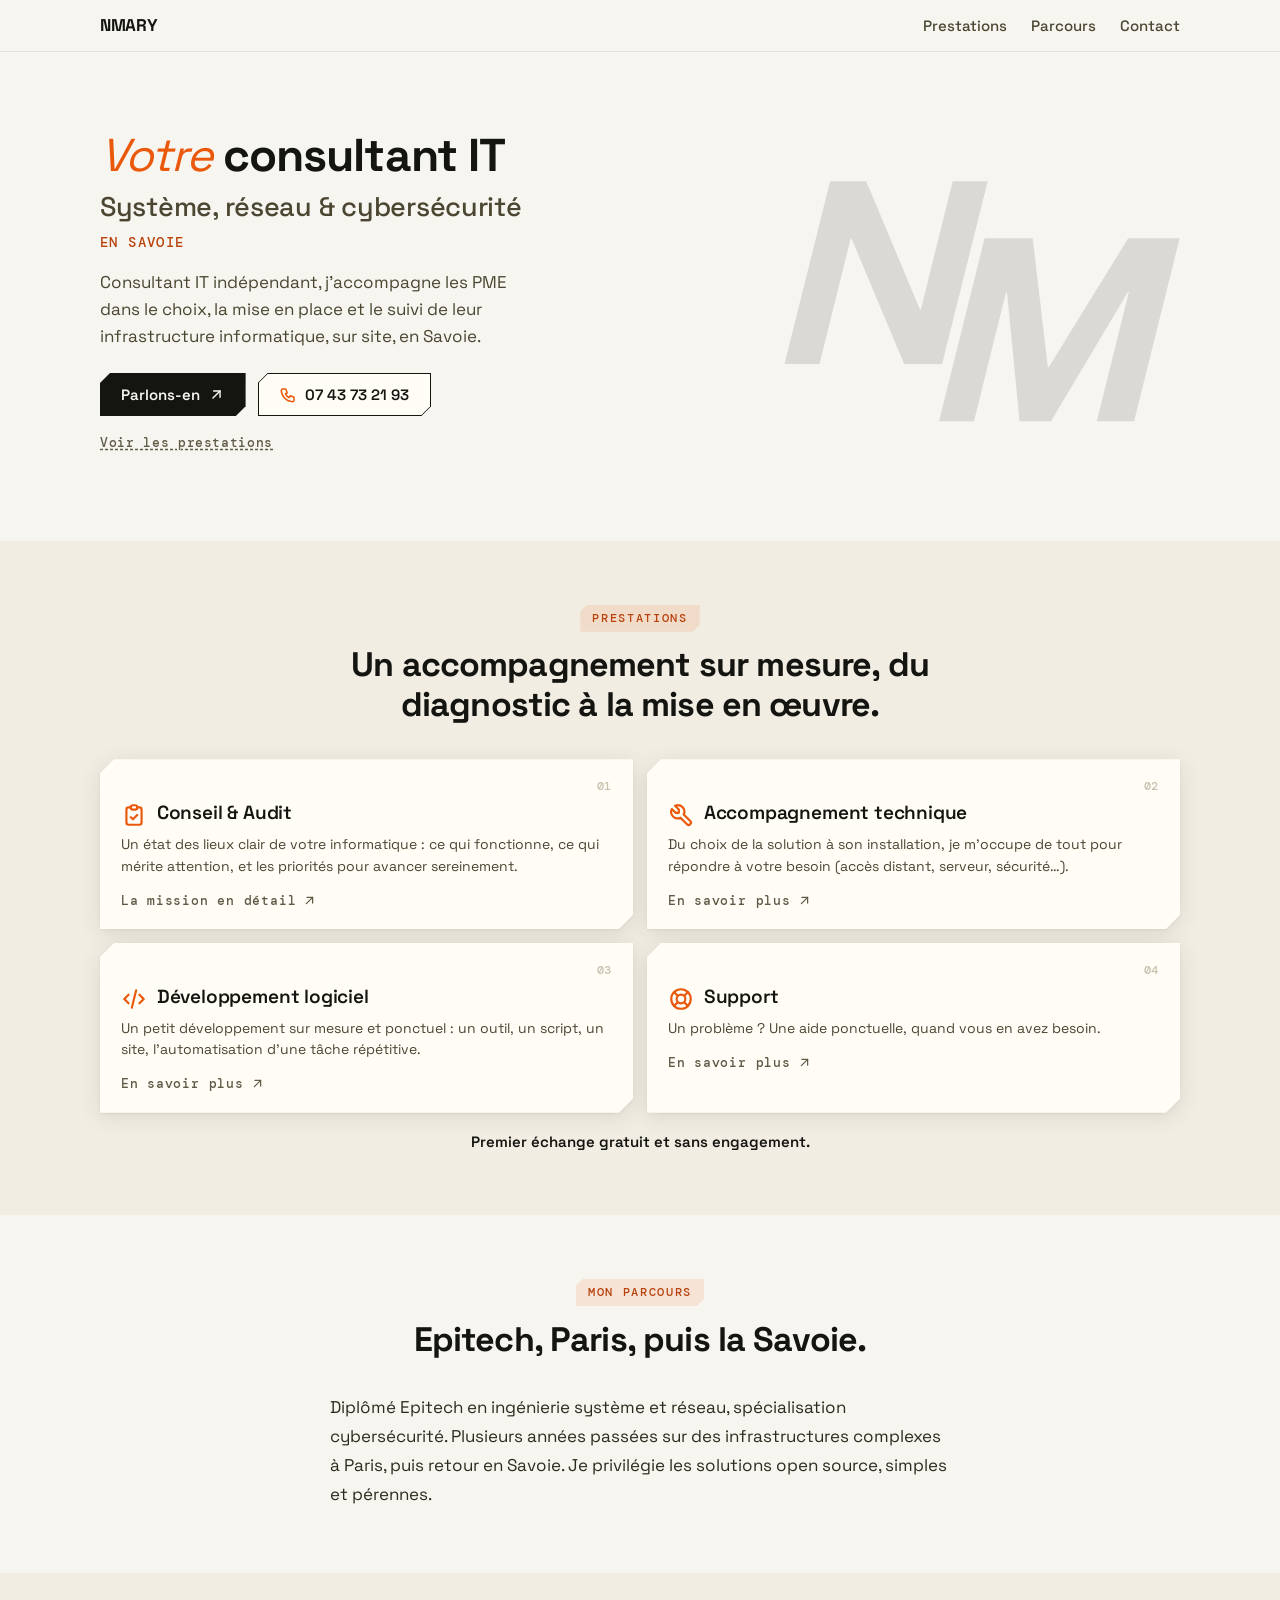
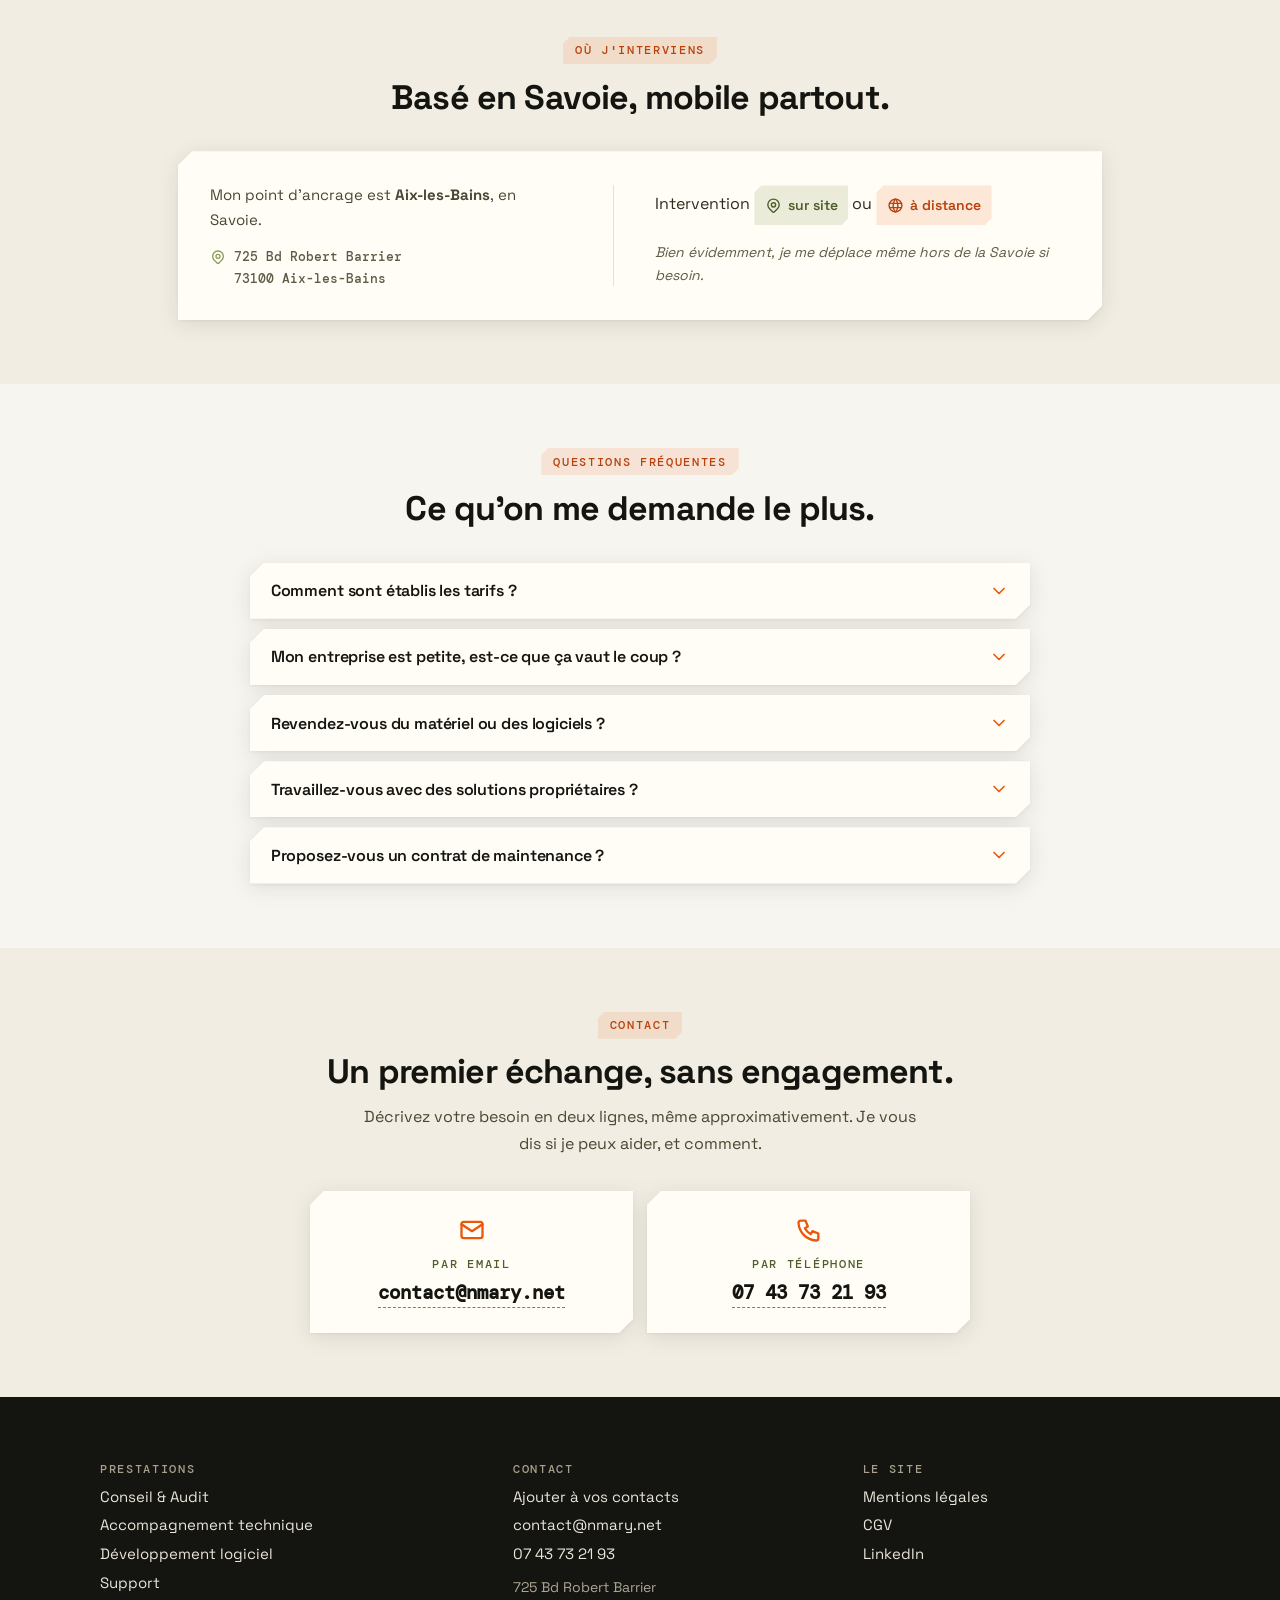
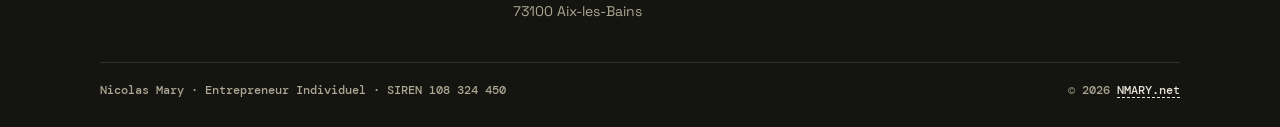
==== commit 7cfd44dc: "feat: add /contact page with vCard, linked from footer" ====
--- a/index.html
+++ b/index.html
@@ -332,6 +332,7 @@
         </div>
         <div class="footer-col">
           <div class="footer-col-title">Contact</div>
+          <a href="contact/">Ajouter à vos contacts</a>
           <a href="mailto:contact@nmary.net">contact@nmary.net</a>
           <a href="tel:+33743732193">07 43 73 21 93</a>
           <p class="footer-addr">725 Bd Robert Barrier<br>73100 Aix-les-Bains</p>
--- a/assets/style.css
+++ b/assets/style.css
@@ -93,13 +93,15 @@
 /* ---- Hero ---- */
 .hero-title { margin: 0; letter-spacing: -.03em; }
 .hero-line1 { display: block; font-size: 34px; line-height: 1.08; color: #3A3728; }
-.hero-you { font-style: italic; font-weight: 400; color: #8A8564; }
+.hero-you { font-style: italic; font-weight: 400; color: #EA580C; }
 .hero-role { font-weight: 700; color: #141410; }
 .hero-line2 { display: block; font-size: 24px; font-weight: 500; color: #4A4632; letter-spacing: -.01em; margin-top: .5rem; }
 .hero-badge { display: block; font-family: 'DM Mono', monospace; font-size: 14px; font-weight: 500; letter-spacing: .1em; color: #B8410C; margin-top: .6rem; }
 .hero-desc { font-size: 17px; color: #4A4632; line-height: 1.6; max-width: 440px; margin: 1.1rem 0 0; }
 .hero-actions { display: flex; gap: 12px; flex-wrap: wrap; margin-top: 1.4rem; }
-.cta-phone { font-size: 18px; color: #EA580C; }
+/* .cta-ghost-icon : meme reglage, nom neutre. Le bouton fantome ne porte pas toujours un
+   telephone (page contact : un globe), et une classe ne doit pas mentir sur son contenu. */
+.cta-phone, .cta-ghost-icon { font-size: 18px; color: #EA580C; }
 .hero-sub-actions { margin-top: .9rem; }
 .hero-jump { font-family: 'DM Mono', monospace; font-size: 13px; font-weight: 500; letter-spacing: .05em; color: #5F5B47; }
 .hero-jump:hover { color: #EA580C; }
@@ -158,7 +160,7 @@
 
 /* ---- Contact ---- */
 .contact-grid { display: grid; grid-template-columns: 1fr; gap: 14px; max-width: 660px; margin: 0 auto; }
-.contact-card { display: flex; flex-direction: column; align-items: center; text-align: center; padding: 1.6rem 1.3rem; color: #141410; transition: background .18s ease, transform .18s ease; }
+.contact-card { display: flex; flex-direction: column; align-items: center; justify-content: center; text-align: center; padding: 1.6rem 1.3rem; color: #141410; transition: background .18s ease, transform .18s ease; }
 .contact-card:hover { background: rgba(234,88,12,.05); transform: translateY(-2px); }
 .contact-card-icon { font-size: 28px; color: #EA580C; }
 .contact-card:hover .contact-card-icon { animation: wiggle .5s ease; }
@@ -303,3 +305,20 @@
   .legal-container { max-width: 840px; }
   .legal-wrap { padding: 4rem 3rem 5rem; }
 }
+
+/* ---- Contact page (contact/index.html) ---- */
+/* Cette page est la destination du QR imprime au verso de la carte de visite : elle arrive
+   presque toujours d'un telephone, et son premier travail est de faire enregistrer la fiche.
+   D'ou les actions centrees sous un .sec-head, la ou un hero les aligne a gauche. */
+.contact-actions { justify-content: center; margin-top: 0; margin-bottom: 1.6rem; }
+/* Seule la carte Adresse porte une deuxieme ligne : le code postal et la ville completent la
+   voie sans meriter le meme corps. Les trois autres cartes n'ont qu'une valeur, la .sub reste
+   donc l'exception et non un element de la grille. */
+.contact-card-sub { font-family: 'DM Mono', monospace; font-weight: 500; font-size: 13px;
+  letter-spacing: .04em; color: #5F5B47; margin-top: .45rem; }
+/* .presta-more passe a trois colonnes a 700px, ce qui laisse une carte seule sur la deuxieme
+   ligne quand il y en a quatre. Ici les quatre prestations sont listees, donc 2x2. */
+.presta-more-4 { max-width: 620px; }
+@media (min-width: 700px) {
+  .presta-more-4 { grid-template-columns: repeat(2, 1fr); }
+}
